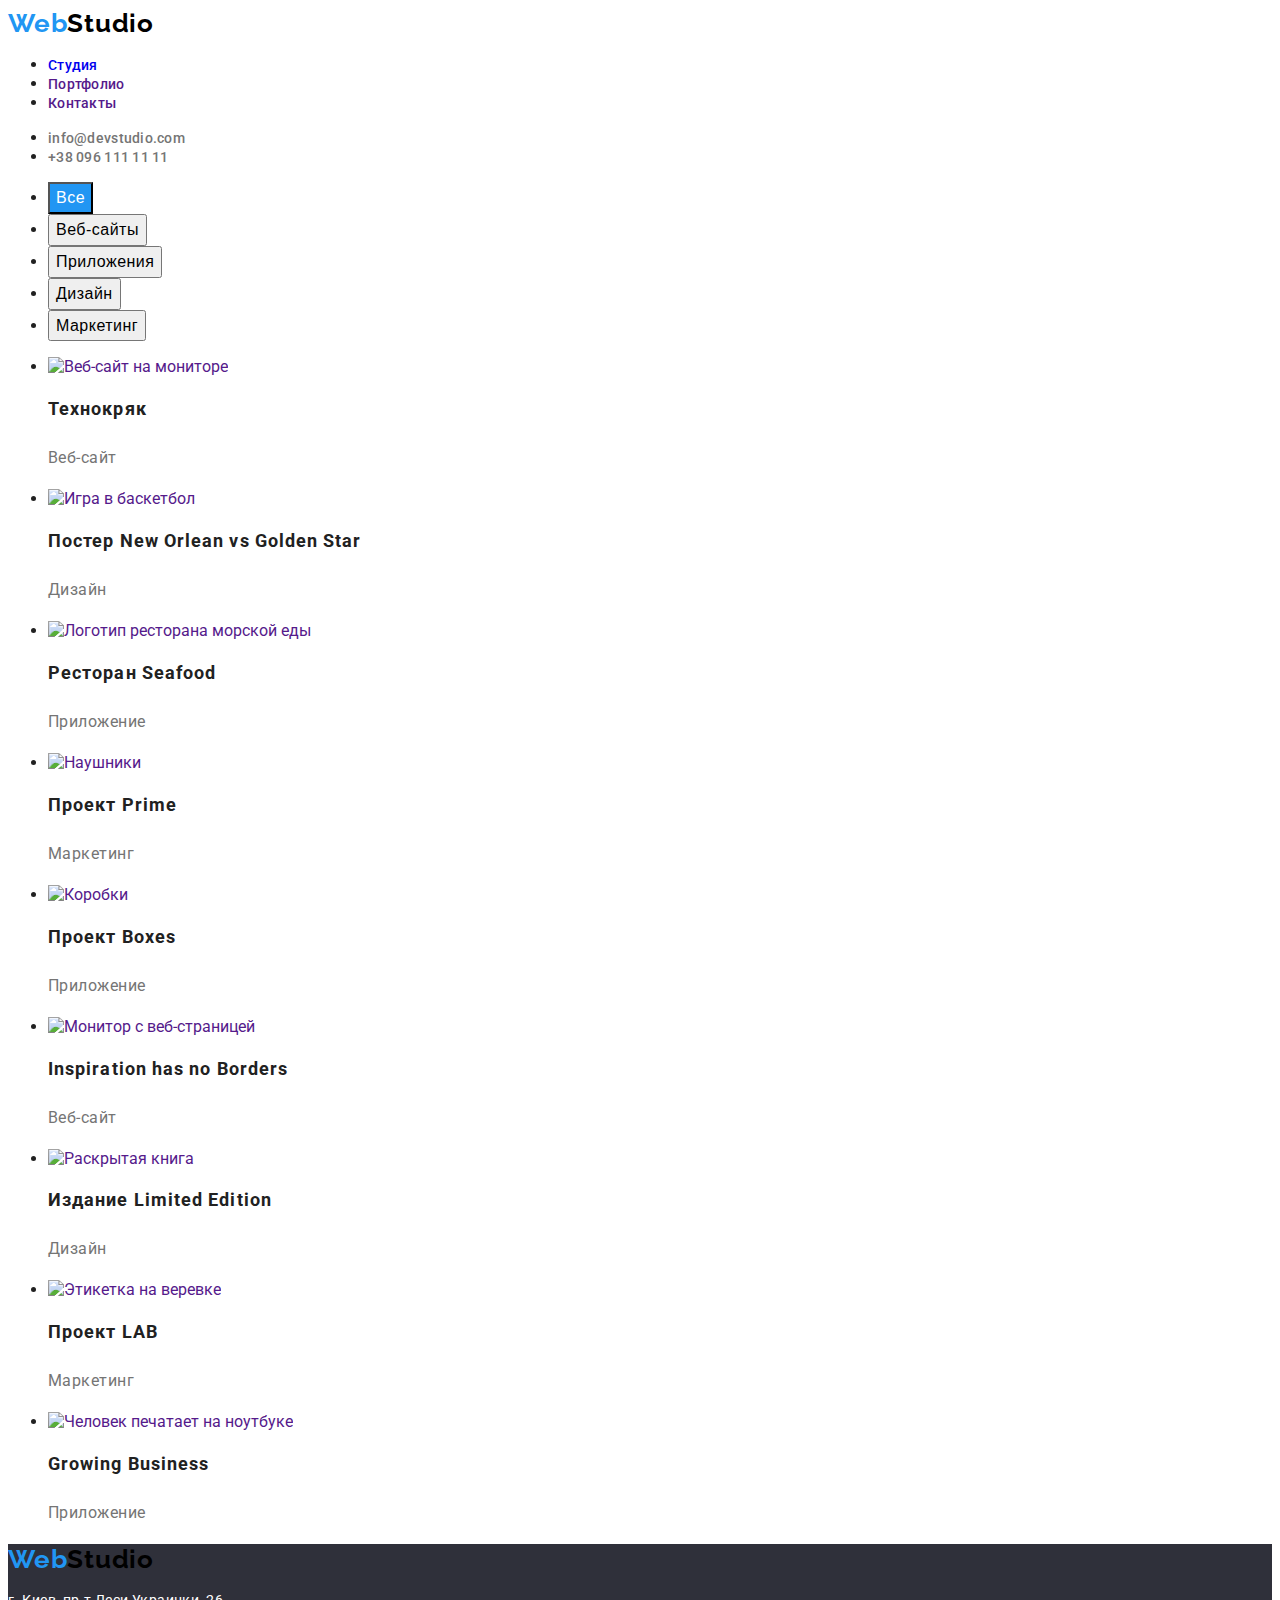
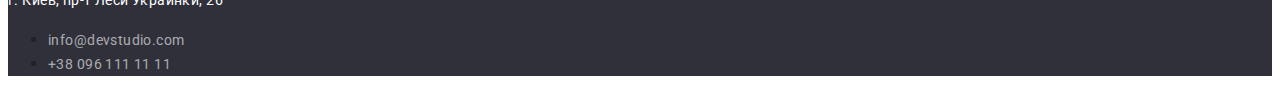
==== portfolio.html @ f1d62121 "all-good" ====
<!DOCTYPE html>
<html lang="ru">
<head>
    <meta charset="UTF-8">
    <meta http-equiv="X-UA-Compatible" content="IE=edge">
    <meta name="viewport" content="width=device-width, initial-scale=1.0">
    <link rel="stylesheet" href="./css/style.css">
    <link href="https://fonts.googleapis.com/css?family=Roboto:regular,500,700,900" rel="stylesheet" />
    <link href="https://fonts.googleapis.com/css?family=Raleway:700" rel="stylesheet" />
    <title>Portfolio</title>
</head>
<body>
    <header class="header">
        <a href="" class="header__logo logo">
            <span>Web</span>Studio
        </a>
        <nav class="header__menu menu">
            <ul class="menu__list">
                <li class="menu__item"><a href="./index.html" class="menu__link">Студия</a></li>
                <li class="menu__item"><a href="" class="menu__link">Портфолио</a></li>
                <li class="menu__item"><a href="" class="menu__link">Контакты</a></li>
            </ul>
        </nav>
    
        <ul class="header__contacts contacts-header">
            <li class="contacts-header__item"><a href="mailto:info@devstudio.com"
                    class="contacts-header__link">info@devstudio.com</a></li>
            <li class="contacts-header__item"><a href="tel:+380961111111" class="contacts-header__link">+38 096 111 11
                    11</a></li>
        </ul>
    </header>
    
    <main>
        <section class="portfolio">
            <nav class="portfolio__filter filter">
                <ul class="filter__list">
                    <li class="filter__item active">
                        <button type="button">Все</button>
                    </li>
                    <li class="filter__item">
                        <button type="button">Веб-сайты</button>
                    </li>
                    <li class="filter__item">
                        <button type="button">Приложения</button>
                    </li>
                    <li class="filter__item">
                        <button type="button">Дизайн</button>
                    </li>
                    <li class="filter__item">
                        <button type="button">Маркетинг</button>
                    </li>
                </ul>
            
            </nav>
            <ul class="portfolio__cards">
                <li class="portfolio__card card-portfolio">
                    <a href="" class="card-portfolio__link">
                        <img src="./img/portfolio/1.jpg" alt="Веб-сайт на мониторе" width="370" />
                        <h2 class="card-portfolio__title">Технокряк</h2>
                        <p class="card-portfolio__text">Веб-сайт</p>
                    </a>
                </li>
                <li class="portfolio__card card-portfolio">
                    <a href="" class="card-portfolio__link">
                        <img src="./img/portfolio/2.jpg" alt="Игра в баскетбол" width="370" />
                        <h2 class="card-portfolio__title">Постер New Orlean vs Golden Star</h2>
                        <p class="card-portfolio__text">Дизайн</p>
                    </a>
                </li>
                <li class="portfolio__card card-portfolio">
                    <a href="" class="card-portfolio__link">
                        <img src="./img/portfolio/3.jpg" alt="Логотип ресторана морской еды" width="370" />
                        <h2 class="card-portfolio__title">Ресторан Seafood</h2>
                        <p class="card-portfolio__text">Приложение</p>
                    </a>
                </li>
                <li class="portfolio__card card-portfolio">
                    <a href="" class="card-portfolio__link">
                        <img src="./img/portfolio/4.jpg" alt="Наушники" width="370" />
                        <h2 class="card-portfolio__title">Проект Prime</h2>
                        <p class="card-portfolio__text">Маркетинг</p>
                    </a>
                </li>
                <li class="portfolio__card card-portfolio">
                    <a href="" class="card-portfolio__link">
                        <img src="./img/portfolio/5.jpg" alt="Коробки" width="370" />
                        <h2 class="card-portfolio__title">Проект Boxes</h2>
                        <p class="card-portfolio__text">Приложение</p>
                    </a>
                </li>
                <li class="portfolio__card card-portfolio">
                    <a href="" class="card-portfolio__link">
                        <img src="./img/portfolio/6.jpg" alt="Монитор с веб-страницей" width="370" />
                        <h2 class="card-portfolio__title">Inspiration has no Borders</h2>
                        <p class="card-portfolio__text">Веб-сайт</p>
                    </a>
                </li>
                <li class="portfolio__card card-portfolio">
                    <a href="" class="card-portfolio__link">
                        <img src="./img/portfolio/7.jpg" alt="Раскрытая книга" width="370" />
                        <h2 class="card-portfolio__title">Издание Limited Edition</h2>
                        <p class="card-portfolio__text">Дизайн</p>
                    </a>
                </li>
                <li class="portfolio__card card-portfolio">
                    <a href="" class="card-portfolio__link">
                        <img src="./img/portfolio/8.jpg" alt="Этикетка на веревке" width="370" />
                        <h2 class="card-portfolio__title">Проект LAB</h2>
                        <p class="card-portfolio__text">Маркетинг</p>
                    </a>
                </li>
            <li class="portfolio__card card-portfolio">
                <a href="" class="card-portfolio__link">
                    <img src="./img/portfolio/9.jpg" alt="Человек печатает на ноутбуке" width="370" />
                    <h2 class="card-portfolio__title">Growing Business</h2>
                    <p class="card-portfolio__text">Приложение</p>
                </a>
            </li>
            </ul>
        </section>

    </main>

        <footer class="footer">
            <a href="" class="footer__logo logo">
                <span>Web</span>Studio
            </a>
        
            <address class="footer__address">
                <p>г. Киев, пр-т Леси Украинки, 26</p>
                <ul class="footer__contacts contacts-footer">
                    <li class="contacts-footer__item"><a href="mailto:info@devstudio.com"
                            class="contacts-footer__link">info@devstudio.com</a></li>
                    <li class="contacts-footer__item"><a href="tel:+380961111111" class="contacts-footer__link">+38 096 111 11
                            11</a></li>
                </ul>
            </address>
        
        </footer>
</body>
</html>
---- css/style.css ----
/* Не использованные классы так или иначе помогут мне при верстке в будущем,не пугайтесь */


body{
    font-family: Roboto;
    color: var(--bold-text-color);
}
:root{
    --active-color:#2196F3;
    --bold-text-color:#212121;
    --grey-text-color:#757575;
}


.header {
}
.header__logo {
}
.logo {
font-family: Raleway;
font-style: normal;
font-weight: bold;
font-size: 26px;
line-height: 1.19;
letter-spacing: 0.03em;
color: black;
text-decoration: none;

}
.logo span{
    color: var(--active-color);
}
.header__menu {
}
.menu {
}
.menu__list {
}
.menu__item {
}
.menu__link {
font-style: normal;
font-weight: 500;
font-size: 14px;
line-height: 1.14;
letter-spacing: 0.02em;
text-decoration: none;
}
.menu__link:hover,.menu__link:focus{
    color: var(--active-color);
}
.header__contacts {
}
.contacts-header {
}
.contacts-header__item {
}
.contacts-header__link {
font-style: normal;
font-weight: 500;
font-size: 14px;
line-height: 1.14;
letter-spacing: 0.02em;
color: var(--grey-text-color);
text-decoration: none;
}
.contacts-header__link:hover,.contacts-header__link:focus{
    color: var(--active-color);
}
.order {
    background-color:#2F303A ;
    text-align: center;
}
.order__title {
font-style: normal;
font-weight: 900;
font-size: 44px;
line-height: 1.36;
text-align: center;
letter-spacing: 0.06em;
text-transform: uppercase;
color: white;

}
.order__button {
cursor: pointer;
font-style: normal;
font-weight: bold;
font-size: 16px;
line-height: 1.87;
text-align: center;
letter-spacing: 0.06em;
}
.peculiarities {
}
.peculiarities__list {
}
.peculiarities__item {
}
.item-peculiarities {
}
.item-peculiarities__title {
font-style: normal;
font-weight: bold;
font-size: 14px;
line-height: 1.14;
letter-spacing: 0.03em;
text-transform: uppercase;
}
.item-peculiarities__text {
font-style: normal;
font-weight: normal;
font-size: 14px;
line-height: 1.7;
letter-spacing: 0.03em;
color: var(--grey-text-color);
}
.occupation {
}
.occupation__title {
font-style: normal;
font-weight: bold;
font-size: 36px;
line-height: 1.17;
text-align: center;
letter-spacing: 0.03em;
}
.occupation__list {
}
.occupation__item {
}
.team {

}
.team__title {
font-style: normal;
font-weight: bold;
font-size: 36px;
line-height: 1.17;
text-align: center;
letter-spacing: 0.03em;
}
.team__cards {

}
.card-team {
}
.card-team__item {
}
.card-team__title {
font-style: normal;
font-weight: 500;
font-size: 16px;
line-height: 1.19;
letter-spacing: 0.03em;

}
.card-team__text {
font-style: normal;
font-weight: normal;
font-size: 16px;
line-height: 1.19;
letter-spacing: 0.03em;
color: var(--grey-text-color);
}
.footer {
   background-color:#2F303A ;
}
.footer__logo {
}
.footer__address {

}
.footer__address p {
font-style: normal;
font-weight: normal;
font-size: 14px;
line-height: 1.7;
letter-spacing: 0.03em;
color: white;
}
.footer__contacts {
}
.contacts-footer {
}
.contacts-footer__item {
}
.contacts-footer__link{
font-style: normal;
font-weight: normal;
font-size: 14px;
line-height: 1.7;
letter-spacing: 0.03em;
color: rgba(255, 255, 255, 0.6);
text-decoration: none;
}
.contacts-footer__link:hover,.contacts-footer__link:focus{
    color: var(--active-color);
}


/* ================Portfolio============================== */

.portfolio {
}
.portfolio__filter {
}
.filter {
}
.filter__list {
}
.filter__item {
    
}
.filter__item button {
cursor: pointer;
font-style: normal;
font-weight: 500;
font-size: 16px;
line-height: 1.62;
text-align: center;
letter-spacing: 0.03em;
}
.filter__item.active button {
font-style: normal;
font-weight: 500;
font-size: 16px;
line-height: 1.62;
text-align: center;
letter-spacing: 0.03em;
color: white;
background-color: var(--active-color);
}

.portfolio__cards {
}
.portfolio__card {
}
.card-portfolio {
}
.card-portfolio__link {
    text-decoration: none;
}
.card-portfolio__title {
font-style: normal;
font-weight: bold;
font-size: 18px;
line-height: 2;
letter-spacing: 0.06em;
color: var(--bold-text-color);

}
.card-portfolio__text {
font-style: normal;
font-weight: normal;
font-size: 16px;
line-height: 1.87;
letter-spacing: 0.03em;
color: var(--grey-text-color);
}
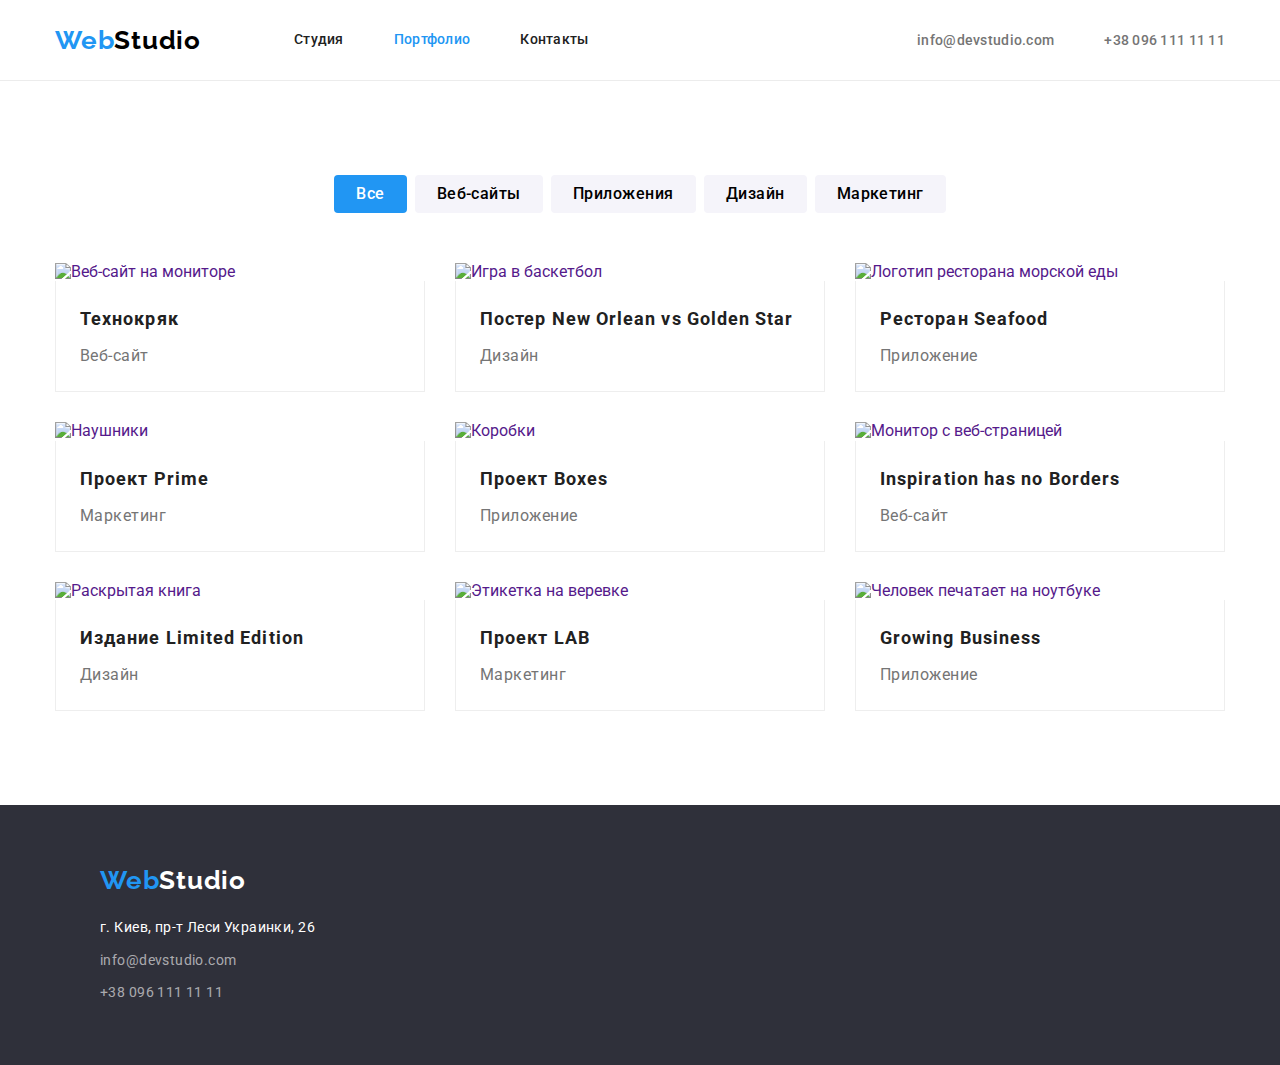
==== commit 87a3d9e5: "fix-1" ====
--- a/portfolio.html
+++ b/portfolio.html
@@ -4,138 +4,166 @@
     <meta charset="UTF-8">
     <meta http-equiv="X-UA-Compatible" content="IE=edge">
     <meta name="viewport" content="width=device-width, initial-scale=1.0">
+    <link rel="stylesheet" href="https://cdnjs.cloudflare.com/ajax/libs/modern-normalize/1.1.0/modern-normalize.min.css">
     <link rel="stylesheet" href="./css/style.css">
-    <link href="https://fonts.googleapis.com/css?family=Roboto:regular,500,700,900" rel="stylesheet" />
-    <link href="https://fonts.googleapis.com/css?family=Raleway:700" rel="stylesheet" />
+    <link href="https://fonts.googleapis.com/css2?family=Raleway:wght@700&family=Roboto:wght@400;500;700;900&display=swap"rel="stylesheet">
     <title>Portfolio</title>
 </head>
 <body>
     <header class="header">
-        <a href="" class="header__logo logo">
-            <span>Web</span>Studio
-        </a>
-        <nav class="header__menu menu">
-            <ul class="menu__list">
-                <li class="menu__item"><a href="./index.html" class="menu__link">Студия</a></li>
-                <li class="menu__item"><a href="" class="menu__link">Портфолио</a></li>
-                <li class="menu__item"><a href="" class="menu__link">Контакты</a></li>
+        <div class="header__container container">
+            <a href="" class="header__logo logo">
+                <span>Web</span>Studio
+            </a>
+            <nav class="header__menu menu">
+                <ul class="menu__list">
+                    <li class="menu__item"><a href="./index.html" class="menu__link">Студия</a></li>
+                    <li class="menu__item"><a href="" class="menu__link  active">Портфолио</a></li>
+                    <li class="menu__item"><a href="" class="menu__link">Контакты</a></li>
+                </ul>
+            </nav>
+    
+            <ul class="header__contacts contacts-header">
+                <li class="contacts-header__item"><a href="mailto:info@devstudio.com"
+                        class="contacts-header__link">info@devstudio.com</a></li>
+                <li class="contacts-header__item"><a href="tel:+380961111111" class="contacts-header__link">+38 096 111 11
+                        11</a>
+                </li>
             </ul>
-        </nav>
-    
-        <ul class="header__contacts contacts-header">
-            <li class="contacts-header__item"><a href="mailto:info@devstudio.com"
-                    class="contacts-header__link">info@devstudio.com</a></li>
-            <li class="contacts-header__item"><a href="tel:+380961111111" class="contacts-header__link">+38 096 111 11
-                    11</a></li>
-        </ul>
+        </div>
     </header>
     
-    <main>
-        <section class="portfolio">
-            <nav class="portfolio__filter filter">
-                <ul class="filter__list">
-                    <li class="filter__item active">
-                        <button type="button">Все</button>
+    <main >
+        <section class="section">
+            <div class="container">
+                    <ul class="filter__list">
+                        <li class="filter__item active">
+                            <button type="button">Все</button>
+                        </li>
+                        <li class="filter__item">
+                            <button type="button">Веб-сайты</button>
+                        </li>
+                        <li class="filter__item">
+                            <button type="button">Приложения</button>
+                        </li>
+                        <li class="filter__item">
+                            <button type="button">Дизайн</button>
+                        </li>
+                        <li class="filter__item">
+                            <button type="button">Маркетинг</button>
+                        </li>
+                    </ul>
+                <ul class="portfolio__cards">
+                    <li class="portfolio__card card-portfolio">
+                        <a href="" class="card-portfolio__link">
+                            <img src="./img/portfolio/1.jpg" alt="Веб-сайт на мониторе" width="370" />
+                            <div class="card-portfolio__content">
+                                <h2 class="card-portfolio__title">Технокряк</h2>
+                                <p class="card-portfolio__text">Веб-сайт</p>
+                            </div>
+                            
+                        </a>
                     </li>
-                    <li class="filter__item">
-                        <button type="button">Веб-сайты</button>
+                    <li class="portfolio__card card-portfolio">
+                        <a href="" class="card-portfolio__link">
+                            <img src="./img/portfolio/2.jpg" alt="Игра в баскетбол" width="370" />
+                            <div class="card-portfolio__content">
+                                <h2 class="card-portfolio__title">Постер New Orlean vs Golden Star</h2>
+                                <p class="card-portfolio__text">Дизайн</p>
+                            </div>
+                            
+                        </a>
                     </li>
-                    <li class="filter__item">
-                        <button type="button">Приложения</button>
+                    <li class="portfolio__card card-portfolio">
+                        <a href="" class="card-portfolio__link">
+                            <img src="./img/portfolio/3.jpg" alt="Логотип ресторана морской еды" width="370" />
+                            <div class="card-portfolio__content">
+                                <h2 class="card-portfolio__title">Ресторан Seafood</h2>
+                                <p class="card-portfolio__text">Приложение</p>
+                            </div>
+                            
+                        </a>
                     </li>
-                    <li class="filter__item">
-                        <button type="button">Дизайн</button>
+                    <li class="portfolio__card card-portfolio">
+                        <a href="" class="card-portfolio__link">
+                            <img src="./img/portfolio/4.jpg" alt="Наушники" width="370" />
+                            <div class="card-portfolio__content">
+                                <h2 class="card-portfolio__title">Проект Prime</h2>
+                                <p class="card-portfolio__text">Маркетинг</p>
+                            </div>
+                        </a>
                     </li>
-                    <li class="filter__item">
-                        <button type="button">Маркетинг</button>
+                    <li class="portfolio__card card-portfolio">
+                        <a href="" class="card-portfolio__link">
+                            <img src="./img/portfolio/5.jpg" alt="Коробки" width="370" />
+                            <div class="card-portfolio__content">
+                                <h2 class="card-portfolio__title">Проект Boxes</h2>
+                                <p class="card-portfolio__text">Приложение</p>
+                            </div>  
+                        </a>
+                    </li>
+                    <li class="portfolio__card card-portfolio">
+                        <a href="" class="card-portfolio__link">
+                            <img src="./img/portfolio/6.jpg" alt="Монитор с веб-страницей" width="370" />
+                            <div class="card-portfolio__content">
+                                <h2 class="card-portfolio__title">Inspiration has no Borders</h2>
+                                <p class="card-portfolio__text">Веб-сайт</p>
+                            </div>                           
+                        </a>
+                    </li>
+                    <li class="portfolio__card card-portfolio">
+                        <a href="" class="card-portfolio__link">
+                            <img src="./img/portfolio/7.jpg" alt="Раскрытая книга" width="370" />
+                            <div class="card-portfolio__content">
+                                <h2 class="card-portfolio__title">Издание Limited Edition</h2>
+                                <p class="card-portfolio__text">Дизайн</p>
+                            </div>
+                            
+                        </a>
+                    </li>
+                    <li class="portfolio__card card-portfolio">
+                        <a href="" class="card-portfolio__link">
+                            <img src="./img/portfolio/8.jpg" alt="Этикетка на веревке" width="370" />
+                            <div class="card-portfolio__content">
+                                <h2 class="card-portfolio__title">Проект LAB</h2>
+                                <p class="card-portfolio__text">Маркетинг</p>
+                            </div>
+                            
+                        </a>
+                    </li>
+                    <li class="portfolio__card card-portfolio">
+                        <a href="" class="card-portfolio__link">
+                            <img src="./img/portfolio/9.jpg" alt="Человек печатает на ноутбуке" width="370" />
+                            <div class="card-portfolio__content">
+                                <h2 class="card-portfolio__title">Growing Business</h2>
+                                <p class="card-portfolio__text">Приложение</p>
+                            </div>
+                        </a>
                     </li>
                 </ul>
-            
-            </nav>
-            <ul class="portfolio__cards">
-                <li class="portfolio__card card-portfolio">
-                    <a href="" class="card-portfolio__link">
-                        <img src="./img/portfolio/1.jpg" alt="Веб-сайт на мониторе" width="370" />
-                        <h2 class="card-portfolio__title">Технокряк</h2>
-                        <p class="card-portfolio__text">Веб-сайт</p>
-                    </a>
-                </li>
-                <li class="portfolio__card card-portfolio">
-                    <a href="" class="card-portfolio__link">
-                        <img src="./img/portfolio/2.jpg" alt="Игра в баскетбол" width="370" />
-                        <h2 class="card-portfolio__title">Постер New Orlean vs Golden Star</h2>
-                        <p class="card-portfolio__text">Дизайн</p>
-                    </a>
-                </li>
-                <li class="portfolio__card card-portfolio">
-                    <a href="" class="card-portfolio__link">
-                        <img src="./img/portfolio/3.jpg" alt="Логотип ресторана морской еды" width="370" />
-                        <h2 class="card-portfolio__title">Ресторан Seafood</h2>
-                        <p class="card-portfolio__text">Приложение</p>
-                    </a>
-                </li>
-                <li class="portfolio__card card-portfolio">
-                    <a href="" class="card-portfolio__link">
-                        <img src="./img/portfolio/4.jpg" alt="Наушники" width="370" />
-                        <h2 class="card-portfolio__title">Проект Prime</h2>
-                        <p class="card-portfolio__text">Маркетинг</p>
-                    </a>
-                </li>
-                <li class="portfolio__card card-portfolio">
-                    <a href="" class="card-portfolio__link">
-                        <img src="./img/portfolio/5.jpg" alt="Коробки" width="370" />
-                        <h2 class="card-portfolio__title">Проект Boxes</h2>
-                        <p class="card-portfolio__text">Приложение</p>
-                    </a>
-                </li>
-                <li class="portfolio__card card-portfolio">
-                    <a href="" class="card-portfolio__link">
-                        <img src="./img/portfolio/6.jpg" alt="Монитор с веб-страницей" width="370" />
-                        <h2 class="card-portfolio__title">Inspiration has no Borders</h2>
-                        <p class="card-portfolio__text">Веб-сайт</p>
-                    </a>
-                </li>
-                <li class="portfolio__card card-portfolio">
-                    <a href="" class="card-portfolio__link">
-                        <img src="./img/portfolio/7.jpg" alt="Раскрытая книга" width="370" />
-                        <h2 class="card-portfolio__title">Издание Limited Edition</h2>
-                        <p class="card-portfolio__text">Дизайн</p>
-                    </a>
-                </li>
-                <li class="portfolio__card card-portfolio">
-                    <a href="" class="card-portfolio__link">
-                        <img src="./img/portfolio/8.jpg" alt="Этикетка на веревке" width="370" />
-                        <h2 class="card-portfolio__title">Проект LAB</h2>
-                        <p class="card-portfolio__text">Маркетинг</p>
-                    </a>
-                </li>
-            <li class="portfolio__card card-portfolio">
-                <a href="" class="card-portfolio__link">
-                    <img src="./img/portfolio/9.jpg" alt="Человек печатает на ноутбуке" width="370" />
-                    <h2 class="card-portfolio__title">Growing Business</h2>
-                    <p class="card-portfolio__text">Приложение</p>
-                </a>
-            </li>
-            </ul>
+            </div>
         </section>
 
     </main>
 
         <footer class="footer">
-            <a href="" class="footer__logo logo">
-                <span>Web</span>Studio
-            </a>
-        
-            <address class="footer__address">
-                <p>г. Киев, пр-т Леси Украинки, 26</p>
-                <ul class="footer__contacts contacts-footer">
-                    <li class="contacts-footer__item"><a href="mailto:info@devstudio.com"
-                            class="contacts-footer__link">info@devstudio.com</a></li>
-                    <li class="contacts-footer__item"><a href="tel:+380961111111" class="contacts-footer__link">+38 096 111 11
-                            11</a></li>
-                </ul>
-            </address>
-        
+            <div class="footer__container container">
+                <a href="" class="footer__logo logo">
+                    <span>Web</span>Studio
+                </a>
+                <address class="footer__address">
+                    <div class="footer__street">
+                        <p>г. Киев, пр-т Леси Украинки, 26</p>
+                    </div>
+                    <ul class="footer__contacts contacts-footer">
+                        <li class="contacts-footer__item"><a href="mailto:info@devstudio.com"
+                                class="contacts-footer__link">info@devstudio.com</a></li>
+                        <li class="contacts-footer__item"><a href="tel:+380961111111" class="contacts-footer__link">+38 096 111
+                                11
+                                11</a></li>
+                    </ul>
+                </address>
+            </div>
         </footer>
 </body>
 </html>--- a/css/style.css
+++ b/css/style.css
@@ -2,7 +2,7 @@
 
 
 body{
-    font-family: Roboto;
+    font-family: Roboto,sans-serif;
     color: var(--bold-text-color);
 }
 :root{
@@ -10,20 +10,67 @@
     --bold-text-color:#212121;
     --grey-text-color:#757575;
 }
+/* ==================================Обнуление=============================== */
+* {
+  border: 0;
+}
+p{
+    margin: 0;
+    padding: 0;
+}
+ul{
+    margin: 0;
+    padding: 0;
+}
+ul li {
+  list-style: none;
+  margin: 0;
+padding: 0;
+}
+h1,
+h2,
+h3,
+h4,
+h5,
+h6 {
+  font-size: inherit;
+  font-weight: inherit;
+  margin: 0;
+    padding: 0;
+}
+img{
+    display: block;
+}
+/* ==================================</Обнуление>=============================== */
+.container{
+    max-width: 1200px;
+    padding: 0 15px;
+    margin: 0 auto;
+}
+.section{
+    padding: 94px 0;
+}
 
 
 .header {
+    border-bottom: 1px solid #ECECEC;
+}
+.header__container{
+    display: flex;
+    align-items: center;
+
 }
 .header__logo {
+    color: black;
+    margin-right: 93px;
 }
 .logo {
-font-family: Raleway;
+font-family: Raleway,sans-serif;
 font-style: normal;
 font-weight: bold;
 font-size: 26px;
 line-height: 1.19;
 letter-spacing: 0.03em;
-color: black;
 text-decoration: none;
 
 }
@@ -31,29 +78,55 @@
     color: var(--active-color);
 }
 .header__menu {
+    display: flex;
+    flex:1 1 auto ;
 }
 .menu {
 }
 .menu__list {
-}
+display: flex;
+flex-wrap: wrap;
+}
+.menu__list li  {
+    margin-right:50px ;
+    
+}
+.menu__list li:last-child  {
+    margin-right:0px ;
+}
+
+
 .menu__item {
 }
 .menu__link {
+display: block;
+padding: 32px 0;
 font-style: normal;
 font-weight: 500;
 font-size: 14px;
 line-height: 1.14;
 letter-spacing: 0.02em;
 text-decoration: none;
+color: var(--bold-text-color);
 }
 .menu__link:hover,.menu__link:focus{
     color: var(--active-color);
 }
+.menu__link.active{
+    color: var(--active-color);
+}
+
 .header__contacts {
+    display: flex;
+
 }
 .contacts-header {
 }
 .contacts-header__item {
+   margin-right: 50px;
+}
+.contacts-header__item:last-child{
+    margin-right: 0px;
 }
 .contacts-header__link {
 font-style: normal;
@@ -70,7 +143,14 @@
 .order {
     background-color:#2F303A ;
     text-align: center;
-}
+    padding: 200px 0;
+}
+
+.order__container{
+   
+
+}
+
 .order__title {
 font-style: normal;
 font-weight: 900;
@@ -80,7 +160,7 @@
 letter-spacing: 0.06em;
 text-transform: uppercase;
 color: white;
-
+margin-bottom: 40px;
 }
 .order__button {
 cursor: pointer;
@@ -90,13 +170,29 @@
 line-height: 1.87;
 text-align: center;
 letter-spacing: 0.06em;
+background-color: var(--active-color);
+color: white;
+width: 200px;
+height: 50px;
+border-radius: 5px;
+}
+.order__button:hover{
+background-color: #188CE8;
 }
 .peculiarities {
 }
 .peculiarities__list {
+    display: flex;
+
 }
 .peculiarities__item {
-}
+    width: 270px;
+    margin-right: 30px;
+}
+.peculiarities__item:last-child {
+    margin-right: 0px;
+}
+
 .item-peculiarities {
 }
 .item-peculiarities__title {
@@ -106,6 +202,7 @@
 line-height: 1.14;
 letter-spacing: 0.03em;
 text-transform: uppercase;
+margin-bottom: 10px;
 }
 .item-peculiarities__text {
 font-style: normal;
@@ -116,6 +213,9 @@
 color: var(--grey-text-color);
 }
 .occupation {
+}
+.occupation__section{
+    padding: 0 0 94px 0;
 }
 .occupation__title {
 font-style: normal;
@@ -124,13 +224,23 @@
 line-height: 1.17;
 text-align: center;
 letter-spacing: 0.03em;
+margin-bottom: 50px;
 }
 .occupation__list {
+    display: flex;
 }
 .occupation__item {
-}
-.team {
-
+margin-right: 30px;
+width: 370px;
+}
+
+.occupation__item:last-child {
+margin-right: 0px;
+}
+
+.team__section{
+    padding: 94px 0;
+    background-color: #F5F4FA;
 }
 .team__title {
 font-style: normal;
@@ -139,13 +249,28 @@
 line-height: 1.17;
 text-align: center;
 letter-spacing: 0.03em;
+margin-bottom: 50px;
 }
 .team__cards {
-
-}
+display: flex;
+
+}
+
 .card-team {
 }
 .card-team__item {
+    width: 270px;
+    margin-right: 30px;
+    background-color: #fff;
+    box-shadow: 0px 1px 3px rgba(0, 0, 0, 0.12), 0px 1px 1px rgba(0, 0, 0, 0.14), 0px 2px 1px rgba(0, 0, 0, 0.2);
+    border-radius: 0px 0px 4px 4px;
+
+}
+.card-team__item:last-child {
+    margin-right: 0px;
+}
+.card-team__content{
+    margin: 30px 59px;
 }
 .card-team__title {
 font-style: normal;
@@ -153,9 +278,11 @@
 font-size: 16px;
 line-height: 1.19;
 letter-spacing: 0.03em;
-
+text-align: center;
+margin-bottom:10px ;
 }
 .card-team__text {
+text-align: center;
 font-style: normal;
 font-weight: normal;
 font-size: 16px;
@@ -166,11 +293,19 @@
 .footer {
    background-color:#2F303A ;
 }
+.footer__container{
+  padding: 60px;
+    
+}
 .footer__logo {
-}
-.footer__address {
-
-}
+display: block;
+color: white;
+margin-bottom: 20px;
+}
+.footer__address p{
+margin-bottom: 9px;
+}
+
 .footer__address p {
 font-style: normal;
 font-weight: normal;
@@ -184,6 +319,10 @@
 .contacts-footer {
 }
 .contacts-footer__item {
+    margin-bottom: 9px;
+}
+.contacts-footer__item:last-child {
+    margin-bottom: 0;
 }
 .contacts-footer__link{
 font-style: normal;
@@ -202,17 +341,25 @@
 /* ================Portfolio============================== */
 
 .portfolio {
+    
 }
 .portfolio__filter {
 }
-.filter {
-}
+
 .filter__list {
+    display: flex;
+    justify-content: center;
+    align-items: center;
+    margin-bottom: 50px;
 }
 .filter__item {
-    
+    margin-right: 8px;
+}
+.filter__item:last-child {
+    margin-right: 0px;
 }
 .filter__item button {
+height: 38px;
 cursor: pointer;
 font-style: normal;
 font-weight: 500;
@@ -220,34 +367,60 @@
 line-height: 1.62;
 text-align: center;
 letter-spacing: 0.03em;
+background-color: #F5F4FA;
+ border-radius: 4px;
+padding: 6px 22px;
+}
+.filter__item button:hover {
+    background-color: var(--active-color);
+    color: white;
+    box-shadow: 0px 3px 1px rgba(0, 0, 0, 0.1), 0px 1px 2px rgba(0, 0, 0, 0.08), 0px 2px 2px rgba(0, 0, 0, 0.12);
+   
 }
 .filter__item.active button {
-font-style: normal;
-font-weight: 500;
-font-size: 16px;
-line-height: 1.62;
-text-align: center;
-letter-spacing: 0.03em;
 color: white;
 background-color: var(--active-color);
+
 }
 
 .portfolio__cards {
+    display: flex;
+    flex-wrap: wrap;
+    margin-bottom: -30px;
 }
 .portfolio__card {
-}
-.card-portfolio {
-}
+    margin-bottom: 30px;
+    margin-right: 30px;
+    width: 370px;
+}
+
+
+.portfolio__card:nth-child(3n+3) {
+    margin-right: 0px;
+}
+
+
+.card-portfolio__content {
+border-bottom: 1px solid #EEEEEE;
+border-right: 1px solid #EEEEEE;
+border-left: 1px solid #EEEEEE;
+padding: 20px 24px;
+
+}
+
 .card-portfolio__link {
-    text-decoration: none;
+text-decoration: none;
+
 }
 .card-portfolio__title {
+ display: block;
 font-style: normal;
 font-weight: bold;
 font-size: 18px;
 line-height: 2;
 letter-spacing: 0.06em;
 color: var(--bold-text-color);
+margin-bottom: 4px;
 
 }
 .card-portfolio__text {
@@ -257,4 +430,6 @@
 line-height: 1.87;
 letter-spacing: 0.03em;
 color: var(--grey-text-color);
-}
+
+
+}
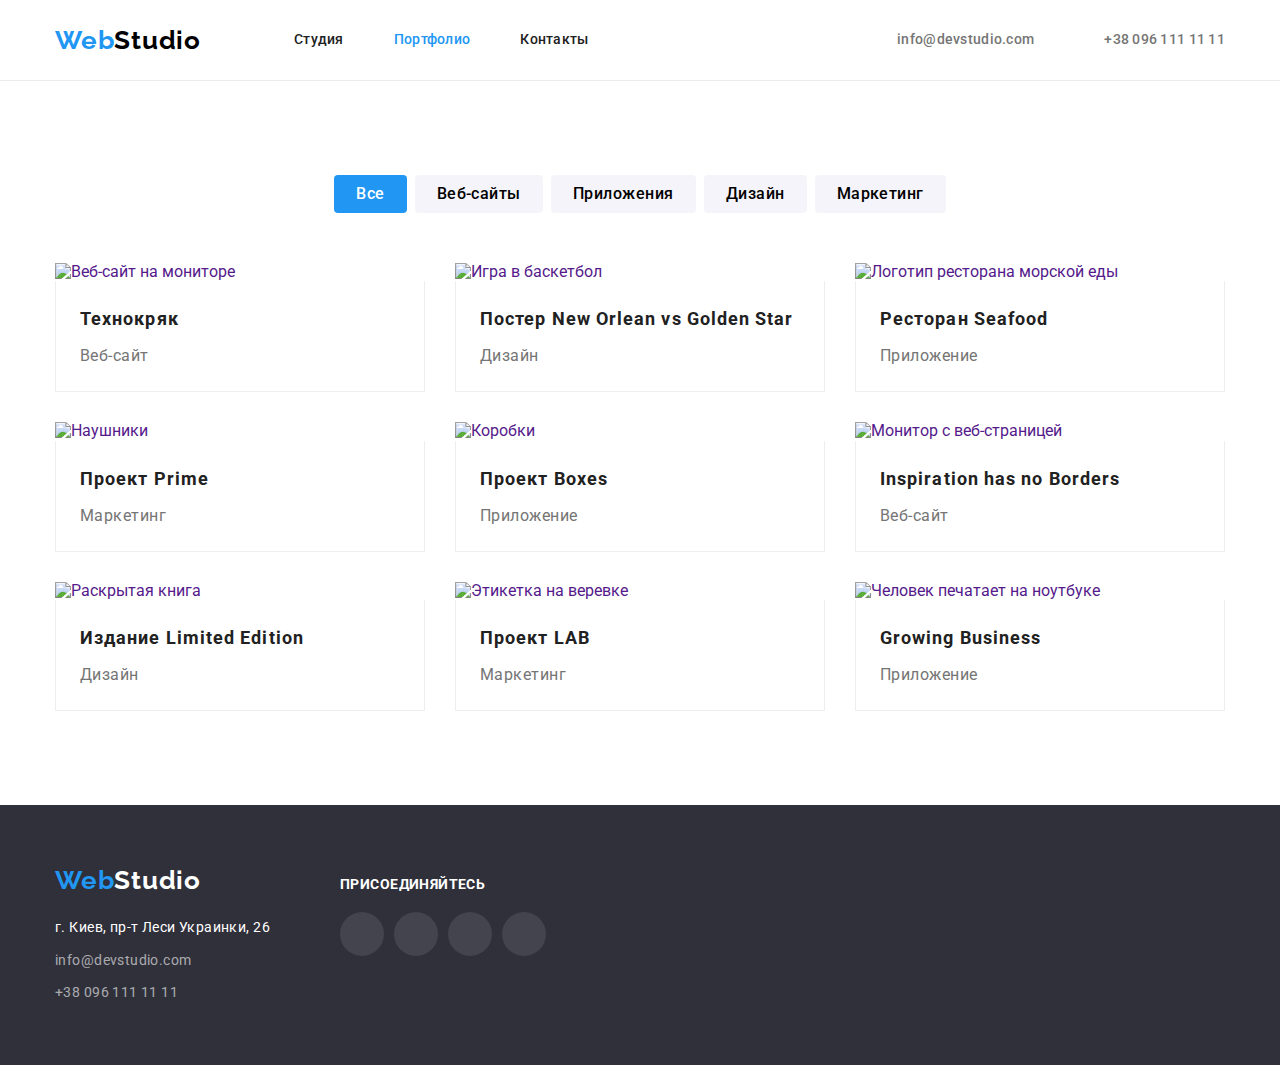
==== commit 150a5aa1: "resub-2" ====
--- a/portfolio.html
+++ b/portfolio.html
@@ -24,10 +24,21 @@
             </nav>
     
             <ul class="header__contacts contacts-header">
-                <li class="contacts-header__item"><a href="mailto:info@devstudio.com"
-                        class="contacts-header__link">info@devstudio.com</a></li>
-                <li class="contacts-header__item"><a href="tel:+380961111111" class="contacts-header__link">+38 096 111 11
-                        11</a>
+                <li class="contacts-header__item">
+                    <a href="mailto:info@devstudio.com" class="contacts-header__link">
+                        <svg style=" width:16px; height:12px;">
+                            <use href="./img/icons.svg#icon-envelope"></use>
+                        </svg>
+                        <span>info@devstudio.com</span>
+                    </a>
+                </li>
+                <li class="contacts-header__item">
+                    <a href="tel:+380961111111" class="contacts-header__link">
+                        <svg style=" width:10px; height:16px;">
+                            <use href="./img/icons.svg#icon-smartphone"></use>
+                        </svg>
+                        <span>+38 096 111 11 11</span>
+                    </a>
                 </li>
             </ul>
         </div>
@@ -146,24 +157,58 @@
 
     </main>
 
-        <footer class="footer">
-            <div class="footer__container container">
+    <footer class="footer">
+        <div class="footer__container container">
+            <div class="footer__column">
                 <a href="" class="footer__logo logo">
                     <span>Web</span>Studio
                 </a>
                 <address class="footer__address">
-                    <div class="footer__street">
-                        <p>г. Киев, пр-т Леси Украинки, 26</p>
-                    </div>
+                    <p>г. Киев, пр-т Леси Украинки, 26</p>
                     <ul class="footer__contacts contacts-footer">
                         <li class="contacts-footer__item"><a href="mailto:info@devstudio.com"
                                 class="contacts-footer__link">info@devstudio.com</a></li>
-                        <li class="contacts-footer__item"><a href="tel:+380961111111" class="contacts-footer__link">+38 096 111
-                                11
+                        <li class="contacts-footer__item"><a href="tel:+380961111111" class="contacts-footer__link">+38 096
+                                111 11
                                 11</a></li>
                     </ul>
                 </address>
             </div>
-        </footer>
+            <div class="footer__column">
+                <h3 class="footer__join">присоединяйтесь</h3>
+                <ul class="footer__icons">
+                    <li>
+                        <a href="" class="footer__links">
+                            <svg style="width:20px; height:20px;">
+                                <use href="./img/icons.svg#icon-instagram-2"></use>
+                            </svg>
+                        </a>
+                    </li>
+                    <li>
+                        <a href="" class="footer__links">
+                            <svg style="width:20px; height:20px;">
+                                <use href="./img/icons.svg#icon-twitter-1"></use>
+                            </svg>
+                        </a>
+                    </li>
+                    <li>
+                        <a href="" class="footer__links">
+                            <svg style="width:20px; height:20px;">
+                                <use href="./img/icons.svg#icon-facebook-1"></use>
+                            </svg>
+                        </a>
+                    </li>
+                    <li>
+                        <a href="" class="footer__links">
+                            <svg style="width:20px; height:20px;">
+                                <use href="./img/icons.svg#icon-linkedin-1"></use>
+                            </svg>
+                        </a>
+    
+                    </li>
+                </ul>
+            </div>
+        </div>
+    </footer>
 </body>
 </html>--- a/css/style.css
+++ b/css/style.css
@@ -13,6 +13,7 @@
 /* ==================================Обнуление=============================== */
 * {
   border: 0;
+  
 }
 p{
     margin: 0;
@@ -129,25 +130,36 @@
     margin-right: 0px;
 }
 .contacts-header__link {
+text-decoration: none;
+display: flex;
+align-items: center;
 font-style: normal;
 font-weight: 500;
 font-size: 14px;
 line-height: 1.14;
 letter-spacing: 0.02em;
 color: var(--grey-text-color);
-text-decoration: none;
+fill: #757575;
+}
+.contacts-header__link span{
+padding: 0 0 0 10px;
 }
 .contacts-header__link:hover,.contacts-header__link:focus{
     color: var(--active-color);
-}
+    fill: var(--active-color);
+}
+
 .order {
-    background-color:#2F303A ;
+    background-image: linear-gradient( rgba(47, 48, 58, 0.4),rgba(47, 48, 58, 0.4)), url('../img/bg-1.jpg');
+    background-repeat: no-repeat;
+    max-width: 1600px;
     text-align: center;
     padding: 200px 0;
-}
-
-.order__container{
-   
+    margin: 0 auto;
+}
+
+
+.order__container{ 
 
 }
 
@@ -160,7 +172,7 @@
 letter-spacing: 0.06em;
 text-transform: uppercase;
 color: white;
-margin-bottom: 40px;
+margin-bottom: 30px;
 }
 .order__button {
 cursor: pointer;
@@ -195,6 +207,15 @@
 
 .item-peculiarities {
 }
+.item-peculiarities__image{
+    height: 120px;
+    text-align: center;
+    display: flex;
+    justify-content: center;
+    align-items: center;
+    margin-bottom: 30px;
+    background-color: #F5F4FA;
+}
 .item-peculiarities__title {
 font-style: normal;
 font-weight: bold;
@@ -214,10 +235,8 @@
 }
 .occupation {
 }
-.occupation__section{
-    padding: 0 0 94px 0;
-}
-.occupation__title {
+
+.title{
 font-style: normal;
 font-weight: bold;
 font-size: 36px;
@@ -226,6 +245,13 @@
 letter-spacing: 0.03em;
 margin-bottom: 50px;
 }
+
+.occupation__section{
+    padding: 0 0 94px 0;
+}
+.occupation__title {
+
+}
 .occupation__list {
     display: flex;
 }
@@ -243,13 +269,7 @@
     background-color: #F5F4FA;
 }
 .team__title {
-font-style: normal;
-font-weight: bold;
-font-size: 36px;
-line-height: 1.17;
-text-align: center;
-letter-spacing: 0.03em;
-margin-bottom: 50px;
+
 }
 .team__cards {
 display: flex;
@@ -270,7 +290,8 @@
     margin-right: 0px;
 }
 .card-team__content{
-    margin: 30px 59px;
+    padding: 30px 50px 20px 50px;
+    
 }
 .card-team__title {
 font-style: normal;
@@ -282,6 +303,7 @@
 margin-bottom:10px ;
 }
 .card-team__text {
+margin:0 0 14px 0;
 text-align: center;
 font-style: normal;
 font-weight: normal;
@@ -290,12 +312,113 @@
 letter-spacing: 0.03em;
 color: var(--grey-text-color);
 }
+.card-team__links{
+    width: 44px;
+    height: 44px;
+    display: flex;
+    justify-content: center;
+    align-items: center;
+    fill: #AFB1B8;
+}
+.card-team__icons{
+    display: flex;
+    justify-content: center;
+    align-items: center;
+}
+ .card-team__icons li{
+    margin-right: 10px;
+} 
+ .card-team__icons li:last-child{
+    margin: 0;
+} 
+
+.card-team__links:hover,.card-team__links:focus{
+    fill: white;
+    background-color: var(--active-color);
+    width: 44px;
+    height: 44px;
+    border-radius: 50%;
+
+}
+.clients__links{
+fill: #AFB1B8;
+width: 170px;
+height: 92px;
+display: flex;
+justify-content: center;
+align-items: center;
+}
+.clients__list{
+display: flex;
+text-align: center;
+
+}
+.clients__list li{
+width: 170px;
+border: 1px solid #AFB1B8;
+border-radius: 5px;
+margin-right: 30px;
+
+}
+.clients__list li:last-child{
+    margin-right: 0;
+}
+.clients__links:hover,.clients__links:focus{
+fill: var(--active-color);
+border: 1px solid var(--active-color);
+
+}
 .footer {
    background-color:#2F303A ;
+   padding: 60px 0;
 }
 .footer__container{
-  padding: 60px;
-    
+display: flex;
+align-items: baseline;
+}
+.footer__column{
+margin-right: 70px;
+text-align: left;
+}
+.footer__column:last-child{
+margin-right: 0px;
+}
+.footer__join{
+margin-bottom: 20px;
+font-style: normal;
+font-weight: bold;
+font-size: 14px;
+line-height: 16px;
+letter-spacing: 0.03em;
+text-transform: uppercase;
+color: #fff;
+}
+.footer__icons{
+    display: flex;
+}
+.footer__links{
+    width: 44px;
+    height: 44px;
+    display: flex;
+    justify-content: center;
+    align-items: center;
+    fill: white;
+
+}
+ .footer__icons li{
+    margin-right: 10px;
+    border-radius: 50%;
+    background-color: #43444d;
+
+} 
+
+.footer__links:hover,.footer__links:focus{
+    fill: white;
+    background-color: var(--active-color);
+    width: 44px;
+    height: 44px;
+    border-radius: 50%;
+
 }
 .footer__logo {
 display: block;
@@ -394,7 +517,6 @@
     width: 370px;
 }
 
-
 .portfolio__card:nth-child(3n+3) {
     margin-right: 0px;
 }
@@ -409,8 +531,11 @@
 }
 
 .card-portfolio__link {
+display: inline-block;
 text-decoration: none;
-
+}
+.card-portfolio__link:hover,.card-portfolio__link:focus {
+    box-shadow: 0px 1px 1px rgba(0, 0, 0, 0.12), 0px 4px 4px rgba(0, 0, 0, 0.06), 1px 4px 6px rgba(0, 0, 0, 0.16);
 }
 .card-portfolio__title {
  display: block;
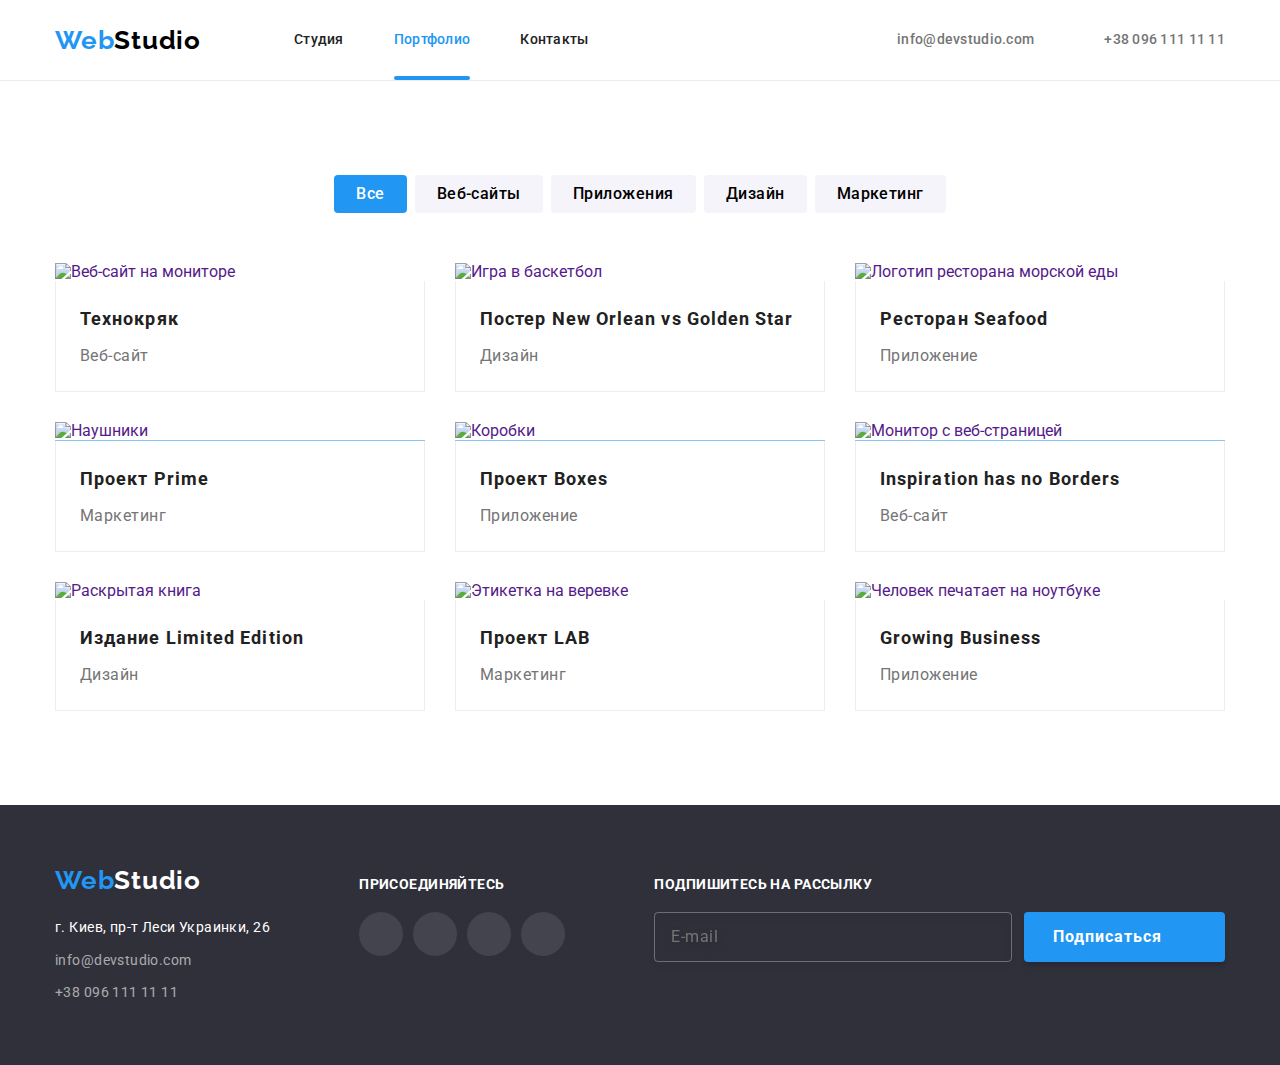
==== commit e23cfc94: "burger-starts" ====
--- a/portfolio.html
+++ b/portfolio.html
@@ -5,210 +5,297 @@
     <meta http-equiv="X-UA-Compatible" content="IE=edge">
     <meta name="viewport" content="width=device-width, initial-scale=1.0">
     <link rel="stylesheet" href="https://cdnjs.cloudflare.com/ajax/libs/modern-normalize/1.1.0/modern-normalize.min.css">
-    <link rel="stylesheet" href="./css/style.css">
+    <link rel="stylesheet" href="./css/main.min.css">
     <link href="https://fonts.googleapis.com/css2?family=Raleway:wght@700&family=Roboto:wght@400;500;700;900&display=swap"rel="stylesheet">
     <title>Portfolio</title>
 </head>
 <body>
-    <header class="header">
-        <div class="header__container container">
-            <a href="" class="header__logo logo">
-                <span>Web</span>Studio
-            </a>
-            <nav class="header__menu menu">
-                <ul class="menu__list">
-                    <li class="menu__item"><a href="./index.html" class="menu__link">Студия</a></li>
-                    <li class="menu__item"><a href="" class="menu__link  active">Портфолио</a></li>
-                    <li class="menu__item"><a href="" class="menu__link">Контакты</a></li>
-                </ul>
-            </nav>
-    
-            <ul class="header__contacts contacts-header">
-                <li class="contacts-header__item">
-                    <a href="mailto:info@devstudio.com" class="contacts-header__link">
-                        <svg style=" width:16px; height:12px;">
-                            <use href="./img/icons.svg#icon-envelope"></use>
-                        </svg>
-                        <span>info@devstudio.com</span>
-                    </a>
-                </li>
-                <li class="contacts-header__item">
-                    <a href="tel:+380961111111" class="contacts-header__link">
-                        <svg style=" width:10px; height:16px;">
-                            <use href="./img/icons.svg#icon-smartphone"></use>
-                        </svg>
-                        <span>+38 096 111 11 11</span>
-                    </a>
-                </li>
-            </ul>
-        </div>
-    </header>
-    
-    <main >
-        <section class="section">
-            <div class="container">
-                    <ul class="filter__list">
-                        <li class="filter__item active">
-                            <button type="button">Все</button>
-                        </li>
-                        <li class="filter__item">
-                            <button type="button">Веб-сайты</button>
-                        </li>
-                        <li class="filter__item">
-                            <button type="button">Приложения</button>
-                        </li>
-                        <li class="filter__item">
-                            <button type="button">Дизайн</button>
-                        </li>
-                        <li class="filter__item">
-                            <button type="button">Маркетинг</button>
-                        </li>
+ <div class="wrapper">
+        <header class="header">
+            <div class="header__container container">
+                <a href="" class="header__logo logo">
+                    <span>Web</span>Studio
+                </a>
+                <nav class="header__menu menu">
+                    <ul class="menu__list">
+                        <li class="menu__item"><a href="./index.html" class="menu__link">Студия</a></li>
+                        <li class="menu__item"><a href="" class="menu__link  active">Портфолио</a></li>
+                        <li class="menu__item"><a href="" class="menu__link">Контакты</a></li>
                     </ul>
-                <ul class="portfolio__cards">
-                    <li class="portfolio__card card-portfolio">
-                        <a href="" class="card-portfolio__link">
-                            <img src="./img/portfolio/1.jpg" alt="Веб-сайт на мониторе" width="370" />
-                            <div class="card-portfolio__content">
-                                <h2 class="card-portfolio__title">Технокряк</h2>
-                                <p class="card-portfolio__text">Веб-сайт</p>
-                            </div>
-                            
+                </nav>
+        
+                <ul class="header__contacts contacts-header">
+                    <li class="contacts-header__item">
+                        <a href="mailto:info@devstudio.com" class="contacts-header__link">
+                            <svg style=" width:16px; height:12px;">
+                                <use href="./img/icons.svg#icon-envelope"></use>
+                            </svg>
+                            <span>info@devstudio.com</span>
                         </a>
                     </li>
-                    <li class="portfolio__card card-portfolio">
-                        <a href="" class="card-portfolio__link">
-                            <img src="./img/portfolio/2.jpg" alt="Игра в баскетбол" width="370" />
-                            <div class="card-portfolio__content">
-                                <h2 class="card-portfolio__title">Постер New Orlean vs Golden Star</h2>
-                                <p class="card-portfolio__text">Дизайн</p>
-                            </div>
-                            
-                        </a>
-                    </li>
-                    <li class="portfolio__card card-portfolio">
-                        <a href="" class="card-portfolio__link">
-                            <img src="./img/portfolio/3.jpg" alt="Логотип ресторана морской еды" width="370" />
-                            <div class="card-portfolio__content">
-                                <h2 class="card-portfolio__title">Ресторан Seafood</h2>
-                                <p class="card-portfolio__text">Приложение</p>
-                            </div>
-                            
-                        </a>
-                    </li>
-                    <li class="portfolio__card card-portfolio">
-                        <a href="" class="card-portfolio__link">
-                            <img src="./img/portfolio/4.jpg" alt="Наушники" width="370" />
-                            <div class="card-portfolio__content">
-                                <h2 class="card-portfolio__title">Проект Prime</h2>
-                                <p class="card-portfolio__text">Маркетинг</p>
-                            </div>
-                        </a>
-                    </li>
-                    <li class="portfolio__card card-portfolio">
-                        <a href="" class="card-portfolio__link">
-                            <img src="./img/portfolio/5.jpg" alt="Коробки" width="370" />
-                            <div class="card-portfolio__content">
-                                <h2 class="card-portfolio__title">Проект Boxes</h2>
-                                <p class="card-portfolio__text">Приложение</p>
-                            </div>  
-                        </a>
-                    </li>
-                    <li class="portfolio__card card-portfolio">
-                        <a href="" class="card-portfolio__link">
-                            <img src="./img/portfolio/6.jpg" alt="Монитор с веб-страницей" width="370" />
-                            <div class="card-portfolio__content">
-                                <h2 class="card-portfolio__title">Inspiration has no Borders</h2>
-                                <p class="card-portfolio__text">Веб-сайт</p>
-                            </div>                           
-                        </a>
-                    </li>
-                    <li class="portfolio__card card-portfolio">
-                        <a href="" class="card-portfolio__link">
-                            <img src="./img/portfolio/7.jpg" alt="Раскрытая книга" width="370" />
-                            <div class="card-portfolio__content">
-                                <h2 class="card-portfolio__title">Издание Limited Edition</h2>
-                                <p class="card-portfolio__text">Дизайн</p>
-                            </div>
-                            
-                        </a>
-                    </li>
-                    <li class="portfolio__card card-portfolio">
-                        <a href="" class="card-portfolio__link">
-                            <img src="./img/portfolio/8.jpg" alt="Этикетка на веревке" width="370" />
-                            <div class="card-portfolio__content">
-                                <h2 class="card-portfolio__title">Проект LAB</h2>
-                                <p class="card-portfolio__text">Маркетинг</p>
-                            </div>
-                            
-                        </a>
-                    </li>
-                    <li class="portfolio__card card-portfolio">
-                        <a href="" class="card-portfolio__link">
-                            <img src="./img/portfolio/9.jpg" alt="Человек печатает на ноутбуке" width="370" />
-                            <div class="card-portfolio__content">
-                                <h2 class="card-portfolio__title">Growing Business</h2>
-                                <p class="card-portfolio__text">Приложение</p>
-                            </div>
+                    <li class="contacts-header__item">
+                        <a href="tel:+380961111111" class="contacts-header__link">
+                            <svg style=" width:10px; height:16px;">
+                                <use href="./img/icons.svg#icon-smartphone"></use>
+                            </svg>
+                            <span>+38 096 111 11 11</span>
                         </a>
                     </li>
                 </ul>
             </div>
-        </section>
-
-    </main>
-
-    <footer class="footer">
-        <div class="footer__container container">
-            <div class="footer__column">
-                <a href="" class="footer__logo logo">
-                    <span>Web</span>Studio
-                </a>
-                <address class="footer__address">
-                    <p>г. Киев, пр-т Леси Украинки, 26</p>
-                    <ul class="footer__contacts contacts-footer">
-                        <li class="contacts-footer__item"><a href="mailto:info@devstudio.com"
-                                class="contacts-footer__link">info@devstudio.com</a></li>
-                        <li class="contacts-footer__item"><a href="tel:+380961111111" class="contacts-footer__link">+38 096
-                                111 11
-                                11</a></li>
+        </header>
+        
+        <main class="page">
+            <section class="section">
+                <div class="container">
+                    <ul class="filter__list">
+                        <li class="filter__item active">
+                            <button type="button">Все</button>
+                        </li>
+                        <li class="filter__item">
+                            <button type="button">Веб-сайты</button>
+                        </li>
+                        <li class="filter__item">
+                            <button type="button">Приложения</button>
+                        </li>
+                        <li class="filter__item">
+                            <button type="button">Дизайн</button>
+                        </li>
+                        <li class="filter__item">
+                            <button type="button">Маркетинг</button>
+                        </li>
                     </ul>
-                </address>
+                    <ul class="portfolio__cards">
+                        <li class="portfolio__card card-portfolio">
+                            <a href="" class="card-portfolio__link">
+                                <div class="card-portfolio__image">
+                                    <img src="./img/portfolio/1.jpg" alt="Веб-сайт на мониторе" width="370" />
+                                    <div class="card-portfolio__hover">
+                                        <p>Технокряк это современная площадка распространения коронавируса. Компании используют
+                                            эту платформу для цифрового
+                                            шпионажа и атак на защищённые сервера конкурентов.</p>
+                                    </div>
+                                </div>
+                                <div class="card-portfolio__content">
+                                    <h2 class="card-portfolio__title">Технокряк</h2>
+                                    <p class="card-portfolio__text">Веб-сайт</p>
+                                </div>
+        
+                            </a>
+                        </li>
+                        <li class="portfolio__card card-portfolio">
+                            <a href="" class="card-portfolio__link">
+                                <div class="card-portfolio__image">
+                                    <img src="./img/portfolio/2.jpg" alt="Игра в баскетбол" width="370" />
+                                    <div class="card-portfolio__hover">
+                                        <p>Технокряк это современная площадка распространения коронавируса. Компании используют
+                                            эту платформу для
+                                            цифрового
+                                            шпионажа и атак на защищённые сервера конкурентов.</p>
+                                    </div>
+                                </div>
+                                <div class="card-portfolio__content">
+                                    <h2 class="card-portfolio__title">Постер New Orlean vs Golden Star</h2>
+                                    <p class="card-portfolio__text">Дизайн</p>
+                                </div>
+        
+                            </a>
+                        </li>
+                        <li class="portfolio__card card-portfolio">
+                            <a href="" class="card-portfolio__link">
+                                <div class="card-portfolio__image">
+                                    <img src="./img/portfolio/3.jpg" alt="Логотип ресторана морской еды" width="370" />
+                                    <div class="card-portfolio__hover">
+                                        <p>Технокряк это современная площадка распространения коронавируса. Компании используют
+                                            эту платформу для
+                                            цифрового
+                                            шпионажа и атак на защищённые сервера конкурентов.</p>
+                                    </div>
+                                </div>
+                                <div class="card-portfolio__content">
+                                    <h2 class="card-portfolio__title">Ресторан Seafood</h2>
+                                    <p class="card-portfolio__text">Приложение</p>
+                                </div>
+        
+                            </a>
+                        </li>
+                        <li class="portfolio__card card-portfolio">
+                            <a href="" class="card-portfolio__link">
+                                <div class="card-portfolio__image">
+                                    <img src="./img/portfolio/4.jpg" alt="Наушники" width="370" />
+                                    <div class="card-portfolio__hover">
+                                        <p>Технокряк это современная площадка распространения коронавируса. Компании используют
+                                            эту платформу для
+                                            цифрового
+                                            шпионажа и атак на защищённые сервера конкурентов.</p>
+                                    </div>
+                                </div>
+                                <div class="card-portfolio__content">
+                                    <h2 class="card-portfolio__title">Проект Prime</h2>
+                                    <p class="card-portfolio__text">Маркетинг</p>
+                                </div>
+                            </a>
+                        </li>
+                        <li class="portfolio__card card-portfolio">
+                            <a href="" class="card-portfolio__link">
+                                <div class="card-portfolio__image">
+                                    <img src="./img/portfolio/5.jpg" alt="Коробки" width="370" />
+                                    <div class="card-portfolio__hover">
+                                        <p>Технокряк это современная площадка распространения коронавируса. Компании используют
+                                            эту платформу для
+                                            цифрового
+                                            шпионажа и атак на защищённые сервера конкурентов.</p>
+                                    </div>
+                                </div>
+                                <div class="card-portfolio__content">
+                                    <h2 class="card-portfolio__title">Проект Boxes</h2>
+                                    <p class="card-portfolio__text">Приложение</p>
+                                </div>
+                            </a>
+                        </li>
+                        <li class="portfolio__card card-portfolio">
+                            <a href="" class="card-portfolio__link">
+                                <div class="card-portfolio__image">
+                                    <img src="./img/portfolio/6.jpg" alt="Монитор с веб-страницей" width="370" />
+                                    <div class="card-portfolio__hover">
+                                        <p>Технокряк это современная площадка распространения коронавируса. Компании используют
+                                            эту платформу для
+                                            цифрового
+                                            шпионажа и атак на защищённые сервера конкурентов.</p>
+                                    </div>
+                                </div>
+                                <div class="card-portfolio__content">
+                                    <h2 class="card-portfolio__title">Inspiration has no Borders</h2>
+                                    <p class="card-portfolio__text">Веб-сайт</p>
+                                </div>
+                            </a>
+                        </li>
+                        <li class="portfolio__card card-portfolio">
+                            <a href="" class="card-portfolio__link">
+                                <div class="card-portfolio__image">
+                                    <img src="./img/portfolio/7.jpg" alt="Раскрытая книга" width="370" />
+                                    <div class="card-portfolio__hover">
+                                        <p>Технокряк это современная площадка распространения коронавируса. Компании используют
+                                            эту платформу для
+                                            цифрового
+                                            шпионажа и атак на защищённые сервера конкурентов.</p>
+                                    </div>
+                                </div>
+                                <div class="card-portfolio__content">
+                                    <h2 class="card-portfolio__title">Издание Limited Edition</h2>
+                                    <p class="card-portfolio__text">Дизайн</p>
+                                </div>
+        
+                            </a>
+                        </li>
+                        <li class="portfolio__card card-portfolio">
+                            <a href="" class="card-portfolio__link">
+                                <div class="card-portfolio__image">
+                                    <img src="./img/portfolio/8.jpg" alt="Этикетка на веревке" width="370" />
+                                    <div class="card-portfolio__hover">
+                                        <p>Технокряк это современная площадка распространения коронавируса. Компании используют
+                                            эту платформу для
+                                            цифрового
+                                            шпионажа и атак на защищённые сервера конкурентов.</p>
+                                    </div>
+                                </div>
+                                <div class="card-portfolio__content">
+                                    <h2 class="card-portfolio__title">Проект LAB</h2>
+                                    <p class="card-portfolio__text">Маркетинг</p>
+                                </div>
+        
+                            </a>
+                        </li>
+                        <li class="portfolio__card card-portfolio">
+                            <a href="" class="card-portfolio__link">
+                                <div class="card-portfolio__image">
+                                    <img src="./img/portfolio/9.jpg" alt="Человек печатает на ноутбуке" width="370" />
+                                    <div class="card-portfolio__hover">
+                                        <p>Технокряк это современная площадка распространения коронавируса. Компании используют
+                                            эту платформу для
+                                            цифрового
+                                            шпионажа и атак на защищённые сервера конкурентов.</p>
+                                    </div>
+                                </div>
+                                <div class="card-portfolio__content">
+                                    <h2 class="card-portfolio__title">Growing Business</h2>
+                                    <p class="card-portfolio__text">Приложение</p>
+                                </div>
+                            </a>
+                        </li>
+                    </ul>
+                </div>
+            </section>
+        
+        </main>
+        
+        <footer class="footer">
+            <div class="footer__container container">
+                <div class="footer__column">
+                    <a href="" class="footer__logo logo">
+                        <span>Web</span>Studio
+                    </a>
+                    <address class="footer__address">
+                        <p>г. Киев, пр-т Леси Украинки, 26</p>
+                        <ul class="footer__contacts contacts-footer">
+                            <li class="contacts-footer__item"><a href="mailto:info@devstudio.com"
+                                    class="contacts-footer__link">info@devstudio.com</a></li>
+                            <li class="contacts-footer__item"><a href="tel:+380961111111" class="contacts-footer__link">+38 096
+                                    111 11
+                                    11</a></li>
+                        </ul>
+                    </address>
+                </div>
+                <div class="footer__column">
+                    <h3 class="footer__join">присоединяйтесь</h3>
+                    <ul class="footer__icons">
+                        <li>
+                            <a href="" class="footer__links">
+                                <svg style="width:20px; height:20px;">
+                                    <use href="./img/icons.svg#icon-instagram-2"></use>
+                                </svg>
+                            </a>
+                        </li>
+                        <li>
+                            <a href="" class="footer__links">
+                                <svg style="width:20px; height:20px;">
+                                    <use href="./img/icons.svg#icon-twitter-1"></use>
+                                </svg>
+                            </a>
+                        </li>
+                        <li>
+                            <a href="" class="footer__links">
+                                <svg style="width:20px; height:20px;">
+                                    <use href="./img/icons.svg#icon-facebook-1"></use>
+                                </svg>
+                            </a>
+                        </li>
+                        <li>
+                            <a href="" class="footer__links">
+                                <svg style="width:20px; height:20px;">
+                                    <use href="./img/icons.svg#icon-linkedin-1"></use>
+                                </svg>
+                            </a>
+        
+                        </li>
+                    </ul>
+                </div>
+                <div class="footer__column">
+                    <div class="footer__form form-footer">
+                        <h3 class="form-footer__title">Подпишитесь на рассылку</h3>
+                        <form class="form-footer__form">
+                            <input class="form-footer__input" type="email" name="mail" id="mail" placeholder="E-mail">
+                            <button class="form-footer__button" type="submit">
+                                <span>Подписаться</span>
+                                <svg style="width: 24px; height:24px;">
+                                    <use href="./img/icons.svg#icon-send"></use>
+                                </svg>
+                            </button>
+                        </form>
+                    </div>
+                </div>
             </div>
-            <div class="footer__column">
-                <h3 class="footer__join">присоединяйтесь</h3>
-                <ul class="footer__icons">
-                    <li>
-                        <a href="" class="footer__links">
-                            <svg style="width:20px; height:20px;">
-                                <use href="./img/icons.svg#icon-instagram-2"></use>
-                            </svg>
-                        </a>
-                    </li>
-                    <li>
-                        <a href="" class="footer__links">
-                            <svg style="width:20px; height:20px;">
-                                <use href="./img/icons.svg#icon-twitter-1"></use>
-                            </svg>
-                        </a>
-                    </li>
-                    <li>
-                        <a href="" class="footer__links">
-                            <svg style="width:20px; height:20px;">
-                                <use href="./img/icons.svg#icon-facebook-1"></use>
-                            </svg>
-                        </a>
-                    </li>
-                    <li>
-                        <a href="" class="footer__links">
-                            <svg style="width:20px; height:20px;">
-                                <use href="./img/icons.svg#icon-linkedin-1"></use>
-                            </svg>
-                        </a>
-    
-                    </li>
-                </ul>
-            </div>
-        </div>
-    </footer>
+        </footer>
+ </div>
 </body>
 </html>--- a/css/main.min.css
+++ b/css/main.min.css
@@ -0,0 +1,2 @@
+:root{--main-font:Roboto,sans-serif;--active-color:#2196F3;--bold-text-color:#212121;--grey-text-color:#757575}*{border:0}p{margin:0;padding:0}ul{margin:0;padding:0}ul li{list-style:none;margin:0;padding:0}h1,h2,h3,h4,h5,h6{font-size:inherit;font-weight:inherit;margin:0;padding:0}img{display:block}body{font-family:var(--main-font);color:var(--bold-text-color);position:relative}.wrapper{position:relative;width:100%;display:flex;flex-direction:column;overflow:hidden;min-height:100%}.page{flex:1 1 auto}.container{max-width:1200px;padding:0 15px;margin:0 auto}.section{padding:94px 0}.logo{font-family:Raleway,sans-serif;font-style:normal;font-weight:bold;font-size:26px;line-height:1.19;letter-spacing:0.03em;text-decoration:none}.logo span{color:var(--active-color)}.title{font-style:normal;font-weight:bold;font-size:36px;line-height:1.17;text-align:center;letter-spacing:0.03em;margin-bottom:50px}.is-hidden{opacity:0;visibility:hidden;pointer-events:none;transition:transform 500ms cubic-bezier(0.4, 0, 0.2, 1),opacity 500ms cubic-bezier(0.4, 0, 0.2, 1),visibility 500ms cubic-bezier(0.4, 0, 0.2, 1)}.header{border-bottom:1px solid #ECECEC}.header__container{display:flex;align-items:center}.header__logo{color:black;margin-right:93px}@media (max-width: 768px){.header__logo{display:flex;flex:1 1 auto;padding:15px 0}}.header__menu{display:flex}@media (min-width: 768px){.header__menu{flex:1 1 auto}}@media (min-width: 768px){.menu__contacts{display:none}}@media (min-width: 768px){.menu__socials{display:none}}.menu__list{display:flex;flex-wrap:wrap}.menu__list li{margin-right:50px}.menu__list li:last-child{margin-right:0px}.menu__link{position:relative;display:block;padding:32px 0;font-style:normal;font-weight:500;font-size:14px;line-height:1.14;letter-spacing:0.02em;text-decoration:none;color:var(--bold-text-color);transition:color 250ms cubic-bezier(0.4, 0, 0.2, 1)}.menu__link:hover,.menu__link:focus{color:var(--active-color)}.menu__link.active{color:var(--active-color)}.menu__link.active:after{content:"";display:block;position:absolute;top:76px;background:var(--active-color);border-radius:2px;width:100%;height:4px}.header__contacts{display:none}@media (min-width: 768px){.header__contacts{display:flex;justify-content:flex-end;flex-direction:column}}@media (min-width: 1200px){.header__contacts{flex-direction:row}}.contacts-header__item{margin:0 0 30px 0}@media (min-width: 480px){.contacts-header__item{margin:0 0 10px 0}}@media (min-width: 1200px){.contacts-header__item{margin:0 50px 0px 0}}.contacts-header__item:last-child{margin:0px}.contacts-header__link{text-decoration:none;display:flex;align-items:center;font-style:normal;font-weight:500;font-size:14px;line-height:1.14;letter-spacing:0.02em;color:var(--grey-text-color);fill:#757575;transition:color 250ms cubic-bezier(0.4, 0, 0.2, 1),fill 250ms cubic-bezier(0.4, 0, 0.2, 1)}.contacts-header__link span{padding:0 0 0 10px}.contacts-header__link:hover,.contacts-header__link:focus{color:var(--active-color);fill:var(--active-color)}.order{background-image:linear-gradient(rgba(47,48,58,0.4), rgba(47,48,58,0.4)),url("../img/bg-1.jpg");background-repeat:no-repeat;max-width:1600px;text-align:center;padding:200px 0;margin:0 auto}.order__title{font-style:normal;font-weight:900;font-size:44px;line-height:1.36;text-align:center;letter-spacing:0.06em;text-transform:uppercase;color:white;margin-bottom:30px}.order__button{cursor:pointer;font-style:normal;font-weight:bold;font-size:16px;line-height:1.87;text-align:center;letter-spacing:0.06em;background-color:var(--active-color);color:white;width:200px;height:50px;border-radius:5px;transition:background-color 250ms cubic-bezier(0.4, 0, 0.2, 1)}.order__button:hover{background-color:#188CE8}.peculiarities__list{display:flex}.peculiarities__item{width:270px;margin-right:30px}.peculiarities__item:last-child{margin-right:0px}.item-peculiarities__image{height:120px;text-align:center;display:flex;justify-content:center;align-items:center;margin-bottom:30px;background-color:#F5F4FA}.item-peculiarities__title{font-style:normal;font-weight:bold;font-size:14px;line-height:1.14;letter-spacing:0.03em;text-transform:uppercase;margin-bottom:10px}.item-peculiarities__text{font-style:normal;font-weight:normal;font-size:14px;line-height:1.7;letter-spacing:0.03em;color:var(--grey-text-color)}.occupation__section{padding:0 0 94px 0}.occupation__list{display:flex}.occupation__item{position:relative;margin-right:30px;width:370px}.occupation__item:last-child{margin-right:0px}.occupation__text{position:absolute;width:100%;bottom:0;left:0;background-color:rgba(47,48,58,0.8);display:flex;justify-content:center;align-items:center}.occupation__text p{font-weight:bold;font-size:14px;line-height:16px;text-align:center;letter-spacing:0.03em;text-transform:uppercase;color:#FFFFFF;padding:27px 0}.team__section{padding:94px 0;background-color:#F5F4FA}.team__cards{display:flex}.card-team__item{width:270px;margin-right:30px;background-color:#fff;box-shadow:0px 1px 3px rgba(0,0,0,0.12),0px 1px 1px rgba(0,0,0,0.14),0px 2px 1px rgba(0,0,0,0.2);border-radius:0px 0px 4px 4px}.card-team__item:last-child{margin-right:0px}.card-team__content{padding:30px 32px 30px 32px}.card-team__title{font-style:normal;font-weight:500;font-size:16px;line-height:1.19;letter-spacing:0.03em;text-align:center;margin-bottom:10px}.card-team__text{margin:0 0 14px 0;text-align:center;font-style:normal;font-weight:normal;font-size:16px;line-height:1.19;letter-spacing:0.03em;color:var(--grey-text-color)}.card-team__links{border-radius:50%;width:44px;height:44px;display:flex;justify-content:center;align-items:center;fill:#AFB1B8;transition:background-color 250ms cubic-bezier(0.4, 0, 0.2, 1),fill 250ms cubic-bezier(0.4, 0, 0.2, 1)}.card-team__links:hover,.card-team__links:focus{fill:white;background-color:var(--active-color)}.card-team__icons{display:flex;justify-content:center;align-items:center}.card-team__icons li{margin-right:10px}.card-team__icons li:last-child{margin:0}.clients__links{fill:#AFB1B8;width:170px;height:92px;display:flex;justify-content:center;align-items:center;border:1px solid #AFB1B8;border-radius:5px;transition:fill 250ms cubic-bezier(0.4, 0, 0.2, 1),border 250ms cubic-bezier(0.4, 0, 0.2, 1)}.clients__links:hover,.clients__links:focus{fill:var(--active-color);border:1px solid var(--active-color)}.clients__list{display:flex;text-align:center}.clients__list li{width:170px;margin-right:30px}.clients__list li:last-child{margin-right:0}.footer{background-color:#2F303A;padding:60px 0}.footer__container{display:flex;justify-content:space-between;align-items:baseline}.footer__column{margin-right:70px;text-align:left}.footer__column:last-child{margin-right:0px}.footer__join{margin-bottom:20px;font-style:normal;font-weight:bold;font-size:14px;line-height:16px;letter-spacing:0.03em;text-transform:uppercase;color:#fff}.footer__icons{display:flex}.footer__icons li{margin-right:10px;border-radius:50%;background-color:#43444d}.footer__icons li:last-child{margin:0}.footer__links{width:44px;height:44px;display:flex;justify-content:center;align-items:center;fill:white;border-radius:50%;transition:background-color 250ms cubic-bezier(0.4, 0, 0.2, 1),fill 250ms cubic-bezier(0.4, 0, 0.2, 1)}.footer__links:hover,.footer__links:focus{fill:white;background-color:var(--active-color)}.footer__logo{display:block;color:white;margin-bottom:20px}.footer__address p{font-style:normal;font-weight:normal;font-size:14px;line-height:1.7;letter-spacing:0.03em;color:white;margin-bottom:9px}.contacts-footer__item{margin-bottom:9px}.contacts-footer__item:last-child{margin-bottom:0}.contacts-footer__link{font-style:normal;font-weight:normal;font-size:14px;line-height:1.7;letter-spacing:0.03em;color:rgba(255,255,255,0.6);text-decoration:none;transition:color 250ms cubic-bezier(0.4, 0, 0.2, 1)}.contacts-footer__link:hover,.contacts-footer__link:focus{color:var(--active-color)}.form-footer__title{font-weight:bold;font-size:14px;line-height:16px;letter-spacing:0.03em;text-transform:uppercase;color:#FFFFFF;margin-bottom:20px}.form-footer__input{padding:12px 16px;font-size:16px;line-height:20px;display:flex;align-items:center;letter-spacing:0.03em;color:rgba(255,255,255,0.6);width:358px;border:1px solid rgba(255,255,255,0.3);box-sizing:border-box;filter:drop-shadow(0px 4px 4px rgba(0,0,0,0.15));outline:none;border-radius:4px;background-color:transparent}.form-footer__form{display:flex}.form-footer__button{cursor:pointer;background-color:var(--active-color);margin-left:12px;display:flex;align-items:center;justify-content:center;padding:10px 29px;box-shadow:0px 4px 4px rgba(0,0,0,0.15);border-radius:4px}.form-footer__button span{display:inline-block;margin-right:10px;font-weight:bold;font-size:16px;line-height:30px;letter-spacing:0.06em;color:#FFFFFF}.backdrop{position:fixed;background-color:rgba(0,0,0,0.2);top:0;left:0;width:100%;height:100%}.backdrop.is-hidden .backdrop__modal{transform:scale(0)}.backdrop__modal{position:absolute;width:528px;height:581px;background-color:#fff;top:50%;left:50%;transform:scale(1) translate(-50%, -50%);transition:transform 500ms cubic-bezier(0.4, 0, 0.2, 1),opacity 500ms cubic-bezier(0.4, 0, 0.2, 1),visibility 500ms cubic-bezier(0.4, 0, 0.2, 1);transform-origin:0 -100%}.backdrop__close{cursor:pointer;position:absolute;top:8px;right:8px;border:1px solid rgba(0,0,0,0.1);border-radius:50%;width:30px;height:30px;background-color:#fff}.backdrop__close svg{position:absolute;top:50%;left:50%;transform:translate(-50%, -50%);width:11px;height:11px;fill:#212121;transition:fill 250ms cubic-bezier(0.4, 0, 0.2, 1)}.backdrop__close:hover svg{fill:var(--active-color)}.modal{padding:40px}.modal__title{font-weight:bold;font-size:20px;line-height:23px;text-align:center;letter-spacing:0.03em;color:#212121;margin-bottom:12px}.modal__item{display:inline-block;position:relative;margin-bottom:10px}.modal__lable{font-size:12px;line-height:14px;letter-spacing:0.01em;color:#757575;margin-bottom:4px}.modal__input{width:448px;height:40px;padding:12px 12px 12px 42px;border:1px solid rgba(33,33,33,0.2);border-radius:4px;outline:none;transition:border 250ms cubic-bezier(0.4, 0, 0.2, 1)}.modal__input:focus{border:1px solid #2196F3}.modal__input:focus ~ .modal__icon{fill:#2196F3}.modal__icon{fill:#212121;position:absolute;top:50%;left:3%;transition:fill 250ms cubic-bezier(0.4, 0, 0.2, 1)}.comment{margin-bottom:20px}.comment__label{display:block;font-size:12px;line-height:14px;letter-spacing:0.01em;color:#757575;margin-bottom:4px}.comment__input{padding:12px 16px;min-width:448px;height:120px;border:1px solid rgba(33,33,33,0.2);border-radius:4px;resize:none;transition:border 250ms cubic-bezier(0.4, 0, 0.2, 1);outline:none}.comment__input:focus{border:1px solid #2196F3}.modal__agreement{display:flex;justify-content:center;align-items:center}.modal__checkbox{position:absolute;width:1px;height:1px;margin:-1px;border:0;padding:0;clip:rect(0 0 0 0);overflow:hidden}.modal__checkbox:checked+.checkbox__icon{border-color:transparent;background-color:var(--active-color);background-image:url(../img/icon-check.svg);background-size:contain;background-origin:border-box;background-repeat:no-repeat}.checkbox__icon{display:inline-block;width:16px;height:15px;margin-right:5px;border:2px solid #212121;border-radius:3px;cursor:pointer;transition:all 250ms cubic-bezier(0.4, 0, 0.2, 1)}.modal__link{font-size:14px;line-height:24px;letter-spacing:0.03em;text-decoration-line:underline;color:#2196F3}.modal__text{font-size:14px;line-height:24px;letter-spacing:0.03em;color:#757575}.modal__send{margin-top:20px;display:flex;justify-content:center;align-items:center}.modal__button{padding:10px 55px;cursor:pointer;background-color:var(--active-color);font-weight:bold;font-size:16px;line-height:30px;display:flex;align-items:center;justify-content:center;letter-spacing:0.06em;color:#FFFFFF;box-shadow:0px 4px 4px rgba(0,0,0,0.15);border-radius:4px;transition:background-color 250ms cubic-bezier(0.4, 0, 0.2, 1)}.modal__button:hover,.modal__button:focus{background-color:#188CE8}.filter__list{display:flex;justify-content:center;align-items:center;margin-bottom:50px}.filter__item{margin-right:8px}.filter__item:last-child{margin-right:0px}.filter__item button{height:38px;cursor:pointer;font-style:normal;font-weight:500;font-size:16px;line-height:1.62;text-align:center;letter-spacing:0.03em;background-color:#F5F4FA;border-radius:4px;padding:6px 22px;transition:box-shadow 250ms cubic-bezier(0.4, 0, 0.2, 1),color 250ms cubic-bezier(0.4, 0, 0.2, 1),background-color 250ms cubic-bezier(0.4, 0, 0.2, 1)}.filter__item button:hover{background-color:var(--active-color);color:white;box-shadow:0px 3px 1px rgba(0,0,0,0.1),0px 1px 2px rgba(0,0,0,0.08),0px 2px 2px rgba(0,0,0,0.12)}.filter__item.active button{color:white;background-color:var(--active-color)}.portfolio__cards{display:flex;flex-wrap:wrap;margin-bottom:-30px}.portfolio__card{margin-bottom:30px;margin-right:30px;width:370px}.portfolio__card:nth-child(3n+3){margin-right:0px}.card-portfolio__content{border-bottom:1px solid #EEEEEE;border-right:1px solid #EEEEEE;border-left:1px solid #EEEEEE;padding:20px 24px}.card-portfolio__image{position:relative;overflow:hidden}.card-portfolio__hover{position:absolute;background-color:rgba(33,150,243,0.9);top:0;left:0;width:100%;height:100%;transform:translate(0, 100%);transition:transform 250ms cubic-bezier(0.4, 0, 0.2, 1)}.card-portfolio__hover p{padding:63px 24px;font-size:18px;line-height:28px;letter-spacing:0.03em;color:#FFFFFF}.card-portfolio__link{display:inline-block;text-decoration:none;transition:box-shadow 250ms cubic-bezier(0.4, 0, 0.2, 1)}.card-portfolio__link:hover,.card-portfolio__link:focus{box-shadow:0px 1px 1px rgba(0,0,0,0.12),0px 4px 4px rgba(0,0,0,0.06),1px 4px 6px rgba(0,0,0,0.16)}.card-portfolio__link:hover .card-portfolio__hover,.card-portfolio__link:focus .card-portfolio__hover{transform:translate(0, 0%)}.card-portfolio__title{display:block;font-style:normal;font-weight:bold;font-size:18px;line-height:2;letter-spacing:0.06em;color:var(--bold-text-color);margin-bottom:4px}.card-portfolio__text{font-style:normal;font-weight:normal;font-size:16px;line-height:1.87;letter-spacing:0.03em;color:var(--grey-text-color)}
+/*# sourceMappingURL=main.min.css.map */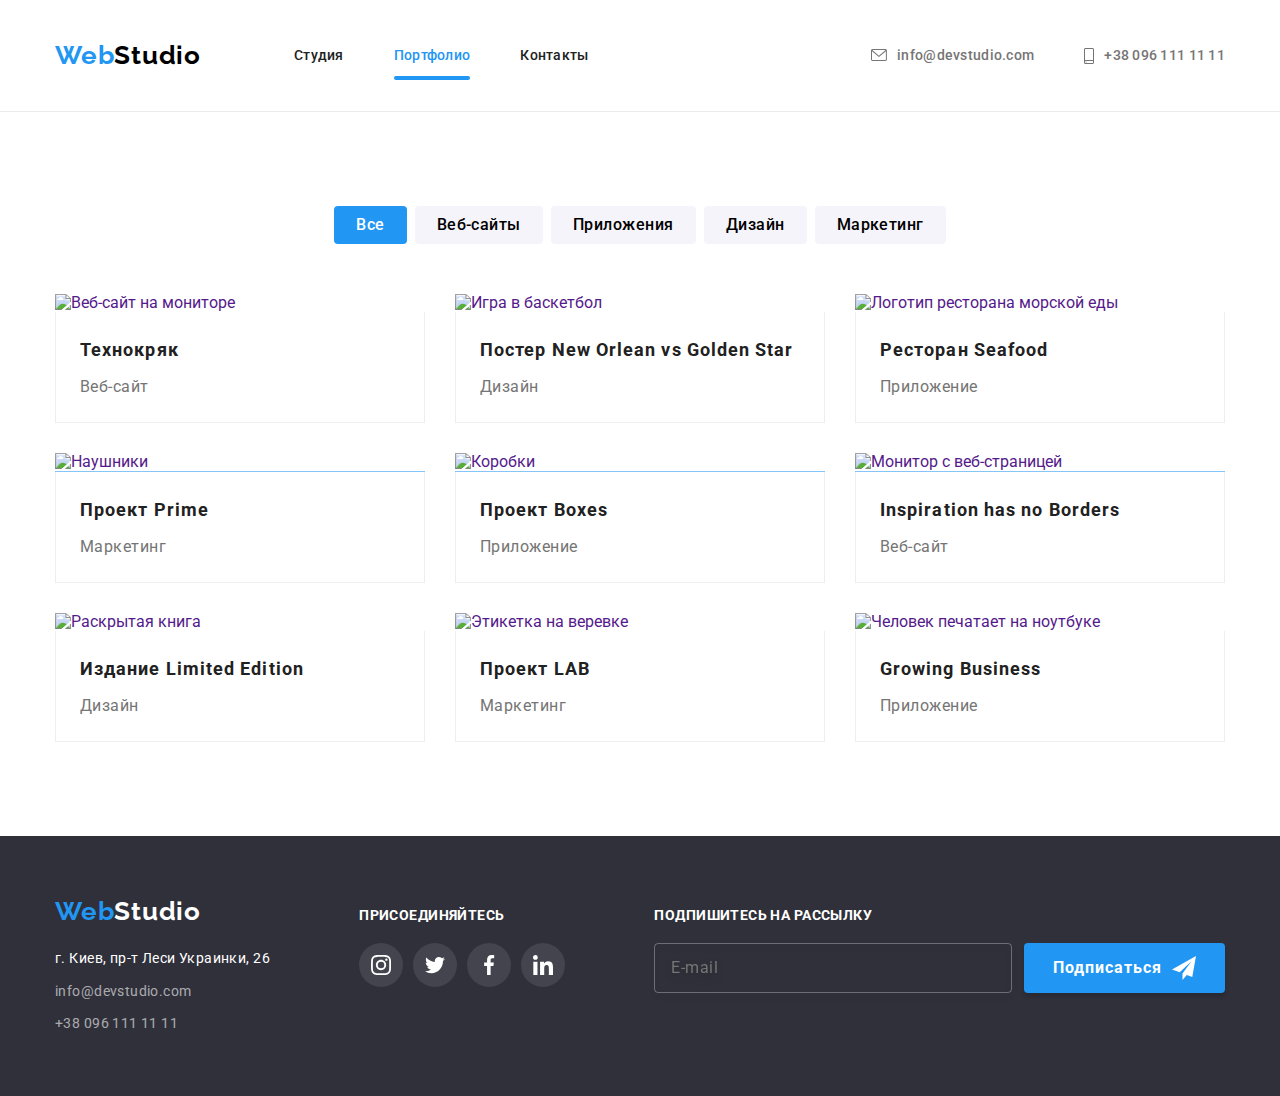
==== commit e34d3e7b: "body-overflow" ====
--- a/portfolio.html
+++ b/portfolio.html
@@ -16,12 +16,38 @@
                 <a href="" class="header__logo logo">
                     <span>Web</span>Studio
                 </a>
+                <button type="button" class="menu-burger" aria-expanded="false" aria-controls="menu-container" data-menu-button>
+                    <svg width="24" height="16" aria-label="Mеню">
+                        <use class="icon-cross" href="./img/icons.svg#icon-close-burger"></use>
+                        <use class="icon-menu" href="./img/icons.svg#icon-menu-burger"></use>
+                    </svg>
+                </button>
                 <nav class="header__menu menu">
-                    <ul class="menu__list">
-                        <li class="menu__item"><a href="./index.html" class="menu__link">Студия</a></li>
-                        <li class="menu__item"><a href="" class="menu__link  active">Портфолио</a></li>
-                        <li class="menu__item"><a href="" class="menu__link">Контакты</a></li>
-                    </ul>
+                    <div class="menu__body" data-menu>
+                        <ul class="menu__list">
+                            <li class="menu__item"><a href="./index.html" class="menu__link ">Студия</a></li>
+                            <li class="menu__item"><a href="" class="menu__link active">Портфолио</a></li>
+                            <li class="menu__item"><a href="" class="menu__link">Контакты</a></li>
+                        </ul>
+                        <ul class="menu__contacts">
+                            <li><a href="tel:+380961111111"><span>+38 096 111 11 11</span></a></li>
+                            <li><a href="mailto:info@devstudio.com">info@devstudio.com</a></li>
+                        </ul>
+                        <ul class="menu__socials">
+                            <li>
+                                <a href="">Instagram</a>
+                            </li>
+                            <li>
+                                <a href="">Twitter</a>
+                            </li>
+                            <li>
+                                <a href="">Facebook</a>
+                            </li>
+                            <li>
+                                <a href="">Linkedin</a>
+                            </li>
+                        </ul>
+                    </div>
                 </nav>
         
                 <ul class="header__contacts contacts-header">
@@ -297,5 +323,6 @@
             </div>
         </footer>
  </div>
+<script src="./js/script.js"></script>
 </body>
 </html>--- a/css/main.min.css
+++ b/css/main.min.css
@@ -1,2 +1,2 @@
-:root{--main-font:Roboto,sans-serif;--active-color:#2196F3;--bold-text-color:#212121;--grey-text-color:#757575}*{border:0}p{margin:0;padding:0}ul{margin:0;padding:0}ul li{list-style:none;margin:0;padding:0}h1,h2,h3,h4,h5,h6{font-size:inherit;font-weight:inherit;margin:0;padding:0}img{display:block}body{font-family:var(--main-font);color:var(--bold-text-color);position:relative}.wrapper{position:relative;width:100%;display:flex;flex-direction:column;overflow:hidden;min-height:100%}.page{flex:1 1 auto}.container{max-width:1200px;padding:0 15px;margin:0 auto}.section{padding:94px 0}.logo{font-family:Raleway,sans-serif;font-style:normal;font-weight:bold;font-size:26px;line-height:1.19;letter-spacing:0.03em;text-decoration:none}.logo span{color:var(--active-color)}.title{font-style:normal;font-weight:bold;font-size:36px;line-height:1.17;text-align:center;letter-spacing:0.03em;margin-bottom:50px}.is-hidden{opacity:0;visibility:hidden;pointer-events:none;transition:transform 500ms cubic-bezier(0.4, 0, 0.2, 1),opacity 500ms cubic-bezier(0.4, 0, 0.2, 1),visibility 500ms cubic-bezier(0.4, 0, 0.2, 1)}.header{border-bottom:1px solid #ECECEC}.header__container{display:flex;align-items:center}.header__logo{color:black;margin-right:93px}@media (max-width: 768px){.header__logo{display:flex;flex:1 1 auto;padding:15px 0}}.header__menu{display:flex}@media (min-width: 768px){.header__menu{flex:1 1 auto}}@media (min-width: 768px){.menu__contacts{display:none}}@media (min-width: 768px){.menu__socials{display:none}}.menu__list{display:flex;flex-wrap:wrap}.menu__list li{margin-right:50px}.menu__list li:last-child{margin-right:0px}.menu__link{position:relative;display:block;padding:32px 0;font-style:normal;font-weight:500;font-size:14px;line-height:1.14;letter-spacing:0.02em;text-decoration:none;color:var(--bold-text-color);transition:color 250ms cubic-bezier(0.4, 0, 0.2, 1)}.menu__link:hover,.menu__link:focus{color:var(--active-color)}.menu__link.active{color:var(--active-color)}.menu__link.active:after{content:"";display:block;position:absolute;top:76px;background:var(--active-color);border-radius:2px;width:100%;height:4px}.header__contacts{display:none}@media (min-width: 768px){.header__contacts{display:flex;justify-content:flex-end;flex-direction:column}}@media (min-width: 1200px){.header__contacts{flex-direction:row}}.contacts-header__item{margin:0 0 30px 0}@media (min-width: 480px){.contacts-header__item{margin:0 0 10px 0}}@media (min-width: 1200px){.contacts-header__item{margin:0 50px 0px 0}}.contacts-header__item:last-child{margin:0px}.contacts-header__link{text-decoration:none;display:flex;align-items:center;font-style:normal;font-weight:500;font-size:14px;line-height:1.14;letter-spacing:0.02em;color:var(--grey-text-color);fill:#757575;transition:color 250ms cubic-bezier(0.4, 0, 0.2, 1),fill 250ms cubic-bezier(0.4, 0, 0.2, 1)}.contacts-header__link span{padding:0 0 0 10px}.contacts-header__link:hover,.contacts-header__link:focus{color:var(--active-color);fill:var(--active-color)}.order{background-image:linear-gradient(rgba(47,48,58,0.4), rgba(47,48,58,0.4)),url("../img/bg-1.jpg");background-repeat:no-repeat;max-width:1600px;text-align:center;padding:200px 0;margin:0 auto}.order__title{font-style:normal;font-weight:900;font-size:44px;line-height:1.36;text-align:center;letter-spacing:0.06em;text-transform:uppercase;color:white;margin-bottom:30px}.order__button{cursor:pointer;font-style:normal;font-weight:bold;font-size:16px;line-height:1.87;text-align:center;letter-spacing:0.06em;background-color:var(--active-color);color:white;width:200px;height:50px;border-radius:5px;transition:background-color 250ms cubic-bezier(0.4, 0, 0.2, 1)}.order__button:hover{background-color:#188CE8}.peculiarities__list{display:flex}.peculiarities__item{width:270px;margin-right:30px}.peculiarities__item:last-child{margin-right:0px}.item-peculiarities__image{height:120px;text-align:center;display:flex;justify-content:center;align-items:center;margin-bottom:30px;background-color:#F5F4FA}.item-peculiarities__title{font-style:normal;font-weight:bold;font-size:14px;line-height:1.14;letter-spacing:0.03em;text-transform:uppercase;margin-bottom:10px}.item-peculiarities__text{font-style:normal;font-weight:normal;font-size:14px;line-height:1.7;letter-spacing:0.03em;color:var(--grey-text-color)}.occupation__section{padding:0 0 94px 0}.occupation__list{display:flex}.occupation__item{position:relative;margin-right:30px;width:370px}.occupation__item:last-child{margin-right:0px}.occupation__text{position:absolute;width:100%;bottom:0;left:0;background-color:rgba(47,48,58,0.8);display:flex;justify-content:center;align-items:center}.occupation__text p{font-weight:bold;font-size:14px;line-height:16px;text-align:center;letter-spacing:0.03em;text-transform:uppercase;color:#FFFFFF;padding:27px 0}.team__section{padding:94px 0;background-color:#F5F4FA}.team__cards{display:flex}.card-team__item{width:270px;margin-right:30px;background-color:#fff;box-shadow:0px 1px 3px rgba(0,0,0,0.12),0px 1px 1px rgba(0,0,0,0.14),0px 2px 1px rgba(0,0,0,0.2);border-radius:0px 0px 4px 4px}.card-team__item:last-child{margin-right:0px}.card-team__content{padding:30px 32px 30px 32px}.card-team__title{font-style:normal;font-weight:500;font-size:16px;line-height:1.19;letter-spacing:0.03em;text-align:center;margin-bottom:10px}.card-team__text{margin:0 0 14px 0;text-align:center;font-style:normal;font-weight:normal;font-size:16px;line-height:1.19;letter-spacing:0.03em;color:var(--grey-text-color)}.card-team__links{border-radius:50%;width:44px;height:44px;display:flex;justify-content:center;align-items:center;fill:#AFB1B8;transition:background-color 250ms cubic-bezier(0.4, 0, 0.2, 1),fill 250ms cubic-bezier(0.4, 0, 0.2, 1)}.card-team__links:hover,.card-team__links:focus{fill:white;background-color:var(--active-color)}.card-team__icons{display:flex;justify-content:center;align-items:center}.card-team__icons li{margin-right:10px}.card-team__icons li:last-child{margin:0}.clients__links{fill:#AFB1B8;width:170px;height:92px;display:flex;justify-content:center;align-items:center;border:1px solid #AFB1B8;border-radius:5px;transition:fill 250ms cubic-bezier(0.4, 0, 0.2, 1),border 250ms cubic-bezier(0.4, 0, 0.2, 1)}.clients__links:hover,.clients__links:focus{fill:var(--active-color);border:1px solid var(--active-color)}.clients__list{display:flex;text-align:center}.clients__list li{width:170px;margin-right:30px}.clients__list li:last-child{margin-right:0}.footer{background-color:#2F303A;padding:60px 0}.footer__container{display:flex;justify-content:space-between;align-items:baseline}.footer__column{margin-right:70px;text-align:left}.footer__column:last-child{margin-right:0px}.footer__join{margin-bottom:20px;font-style:normal;font-weight:bold;font-size:14px;line-height:16px;letter-spacing:0.03em;text-transform:uppercase;color:#fff}.footer__icons{display:flex}.footer__icons li{margin-right:10px;border-radius:50%;background-color:#43444d}.footer__icons li:last-child{margin:0}.footer__links{width:44px;height:44px;display:flex;justify-content:center;align-items:center;fill:white;border-radius:50%;transition:background-color 250ms cubic-bezier(0.4, 0, 0.2, 1),fill 250ms cubic-bezier(0.4, 0, 0.2, 1)}.footer__links:hover,.footer__links:focus{fill:white;background-color:var(--active-color)}.footer__logo{display:block;color:white;margin-bottom:20px}.footer__address p{font-style:normal;font-weight:normal;font-size:14px;line-height:1.7;letter-spacing:0.03em;color:white;margin-bottom:9px}.contacts-footer__item{margin-bottom:9px}.contacts-footer__item:last-child{margin-bottom:0}.contacts-footer__link{font-style:normal;font-weight:normal;font-size:14px;line-height:1.7;letter-spacing:0.03em;color:rgba(255,255,255,0.6);text-decoration:none;transition:color 250ms cubic-bezier(0.4, 0, 0.2, 1)}.contacts-footer__link:hover,.contacts-footer__link:focus{color:var(--active-color)}.form-footer__title{font-weight:bold;font-size:14px;line-height:16px;letter-spacing:0.03em;text-transform:uppercase;color:#FFFFFF;margin-bottom:20px}.form-footer__input{padding:12px 16px;font-size:16px;line-height:20px;display:flex;align-items:center;letter-spacing:0.03em;color:rgba(255,255,255,0.6);width:358px;border:1px solid rgba(255,255,255,0.3);box-sizing:border-box;filter:drop-shadow(0px 4px 4px rgba(0,0,0,0.15));outline:none;border-radius:4px;background-color:transparent}.form-footer__form{display:flex}.form-footer__button{cursor:pointer;background-color:var(--active-color);margin-left:12px;display:flex;align-items:center;justify-content:center;padding:10px 29px;box-shadow:0px 4px 4px rgba(0,0,0,0.15);border-radius:4px}.form-footer__button span{display:inline-block;margin-right:10px;font-weight:bold;font-size:16px;line-height:30px;letter-spacing:0.06em;color:#FFFFFF}.backdrop{position:fixed;background-color:rgba(0,0,0,0.2);top:0;left:0;width:100%;height:100%}.backdrop.is-hidden .backdrop__modal{transform:scale(0)}.backdrop__modal{position:absolute;width:528px;height:581px;background-color:#fff;top:50%;left:50%;transform:scale(1) translate(-50%, -50%);transition:transform 500ms cubic-bezier(0.4, 0, 0.2, 1),opacity 500ms cubic-bezier(0.4, 0, 0.2, 1),visibility 500ms cubic-bezier(0.4, 0, 0.2, 1);transform-origin:0 -100%}.backdrop__close{cursor:pointer;position:absolute;top:8px;right:8px;border:1px solid rgba(0,0,0,0.1);border-radius:50%;width:30px;height:30px;background-color:#fff}.backdrop__close svg{position:absolute;top:50%;left:50%;transform:translate(-50%, -50%);width:11px;height:11px;fill:#212121;transition:fill 250ms cubic-bezier(0.4, 0, 0.2, 1)}.backdrop__close:hover svg{fill:var(--active-color)}.modal{padding:40px}.modal__title{font-weight:bold;font-size:20px;line-height:23px;text-align:center;letter-spacing:0.03em;color:#212121;margin-bottom:12px}.modal__item{display:inline-block;position:relative;margin-bottom:10px}.modal__lable{font-size:12px;line-height:14px;letter-spacing:0.01em;color:#757575;margin-bottom:4px}.modal__input{width:448px;height:40px;padding:12px 12px 12px 42px;border:1px solid rgba(33,33,33,0.2);border-radius:4px;outline:none;transition:border 250ms cubic-bezier(0.4, 0, 0.2, 1)}.modal__input:focus{border:1px solid #2196F3}.modal__input:focus ~ .modal__icon{fill:#2196F3}.modal__icon{fill:#212121;position:absolute;top:50%;left:3%;transition:fill 250ms cubic-bezier(0.4, 0, 0.2, 1)}.comment{margin-bottom:20px}.comment__label{display:block;font-size:12px;line-height:14px;letter-spacing:0.01em;color:#757575;margin-bottom:4px}.comment__input{padding:12px 16px;min-width:448px;height:120px;border:1px solid rgba(33,33,33,0.2);border-radius:4px;resize:none;transition:border 250ms cubic-bezier(0.4, 0, 0.2, 1);outline:none}.comment__input:focus{border:1px solid #2196F3}.modal__agreement{display:flex;justify-content:center;align-items:center}.modal__checkbox{position:absolute;width:1px;height:1px;margin:-1px;border:0;padding:0;clip:rect(0 0 0 0);overflow:hidden}.modal__checkbox:checked+.checkbox__icon{border-color:transparent;background-color:var(--active-color);background-image:url(../img/icon-check.svg);background-size:contain;background-origin:border-box;background-repeat:no-repeat}.checkbox__icon{display:inline-block;width:16px;height:15px;margin-right:5px;border:2px solid #212121;border-radius:3px;cursor:pointer;transition:all 250ms cubic-bezier(0.4, 0, 0.2, 1)}.modal__link{font-size:14px;line-height:24px;letter-spacing:0.03em;text-decoration-line:underline;color:#2196F3}.modal__text{font-size:14px;line-height:24px;letter-spacing:0.03em;color:#757575}.modal__send{margin-top:20px;display:flex;justify-content:center;align-items:center}.modal__button{padding:10px 55px;cursor:pointer;background-color:var(--active-color);font-weight:bold;font-size:16px;line-height:30px;display:flex;align-items:center;justify-content:center;letter-spacing:0.06em;color:#FFFFFF;box-shadow:0px 4px 4px rgba(0,0,0,0.15);border-radius:4px;transition:background-color 250ms cubic-bezier(0.4, 0, 0.2, 1)}.modal__button:hover,.modal__button:focus{background-color:#188CE8}.filter__list{display:flex;justify-content:center;align-items:center;margin-bottom:50px}.filter__item{margin-right:8px}.filter__item:last-child{margin-right:0px}.filter__item button{height:38px;cursor:pointer;font-style:normal;font-weight:500;font-size:16px;line-height:1.62;text-align:center;letter-spacing:0.03em;background-color:#F5F4FA;border-radius:4px;padding:6px 22px;transition:box-shadow 250ms cubic-bezier(0.4, 0, 0.2, 1),color 250ms cubic-bezier(0.4, 0, 0.2, 1),background-color 250ms cubic-bezier(0.4, 0, 0.2, 1)}.filter__item button:hover{background-color:var(--active-color);color:white;box-shadow:0px 3px 1px rgba(0,0,0,0.1),0px 1px 2px rgba(0,0,0,0.08),0px 2px 2px rgba(0,0,0,0.12)}.filter__item.active button{color:white;background-color:var(--active-color)}.portfolio__cards{display:flex;flex-wrap:wrap;margin-bottom:-30px}.portfolio__card{margin-bottom:30px;margin-right:30px;width:370px}.portfolio__card:nth-child(3n+3){margin-right:0px}.card-portfolio__content{border-bottom:1px solid #EEEEEE;border-right:1px solid #EEEEEE;border-left:1px solid #EEEEEE;padding:20px 24px}.card-portfolio__image{position:relative;overflow:hidden}.card-portfolio__hover{position:absolute;background-color:rgba(33,150,243,0.9);top:0;left:0;width:100%;height:100%;transform:translate(0, 100%);transition:transform 250ms cubic-bezier(0.4, 0, 0.2, 1)}.card-portfolio__hover p{padding:63px 24px;font-size:18px;line-height:28px;letter-spacing:0.03em;color:#FFFFFF}.card-portfolio__link{display:inline-block;text-decoration:none;transition:box-shadow 250ms cubic-bezier(0.4, 0, 0.2, 1)}.card-portfolio__link:hover,.card-portfolio__link:focus{box-shadow:0px 1px 1px rgba(0,0,0,0.12),0px 4px 4px rgba(0,0,0,0.06),1px 4px 6px rgba(0,0,0,0.16)}.card-portfolio__link:hover .card-portfolio__hover,.card-portfolio__link:focus .card-portfolio__hover{transform:translate(0, 0%)}.card-portfolio__title{display:block;font-style:normal;font-weight:bold;font-size:18px;line-height:2;letter-spacing:0.06em;color:var(--bold-text-color);margin-bottom:4px}.card-portfolio__text{font-style:normal;font-weight:normal;font-size:16px;line-height:1.87;letter-spacing:0.03em;color:var(--grey-text-color)}
+:root{--main-font:Roboto,sans-serif;--active-color:#2196F3;--bold-text-color:#212121;--grey-text-color:#757575}*{border:0}p{margin:0;padding:0}ul{margin:0;padding:0}ul li{list-style:none;margin:0;padding:0}h1,h2,h3,h4,h5,h6{font-size:inherit;font-weight:inherit;margin:0;padding:0}img{display:block}body{font-family:var(--main-font);color:var(--bold-text-color);position:relative}body.overflowed{overflow:hidden}.wrapper{position:relative;width:100%;display:flex;flex-direction:column;overflow:hidden;min-height:100%}.page{flex:1 1 auto}.container{max-width:1200px;padding:0 15px;margin:0 auto}.section{padding:94px 0}.logo{font-family:Raleway,sans-serif;font-style:normal;font-weight:bold;font-size:26px;line-height:1.19;letter-spacing:0.03em;text-decoration:none}.logo span{color:var(--active-color)}.title{font-style:normal;font-weight:bold;font-size:36px;line-height:1.17;text-align:center;letter-spacing:0.03em;margin-bottom:50px}.is-hidden{opacity:0;visibility:hidden;pointer-events:none;transition:transform 500ms cubic-bezier(0.4, 0, 0.2, 1),opacity 500ms cubic-bezier(0.4, 0, 0.2, 1),visibility 500ms cubic-bezier(0.4, 0, 0.2, 1)}.header{border-bottom:1px solid #ECECEC;position:relative}.header__container{display:flex;align-items:center}.header__logo{color:black;margin-right:93px}@media (max-width: 768px){.header__logo{display:flex;flex:1 1 auto;padding:15px 0}}.header__menu{display:flex}@media (min-width: 768px){.header__menu{flex:1 1 auto}}@media (max-width: 768px){.menu__body{position:fixed;padding:40px;top:-120%;left:0;width:100%;height:100%;background-color:white;transition:all 0.3s ease 0s;z-index:7;overflow:auto}.menu__body.is-open{top:0%;display:flex;flex-direction:column}}.menu__contacts{margin-bottom:64px}.menu__contacts li{margin:0 0 30px 0}.menu__contacts li:last-child{margin:0}.menu__contacts li a{text-decoration:none;font-weight:500;font-size:24px;line-height:28px;letter-spacing:0.02em;color:var(--grey-text-color)}.menu__contacts li a span{font-weight:500;font-size:34px;line-height:40px;letter-spacing:0.02em;color:var(--active-color)}@media (min-width: 768px){.menu__contacts{display:none}}.menu__socials{display:flex;align-items:center}.menu__socials li{display:inline-block;margin:0 10px 0 0}.menu__socials li a{text-decoration:none;font-weight:500;font-size:18px;line-height:22px;letter-spacing:0.02em;color:var(--active-color)}.menu__socials li:not(:last-child):after{content:'';width:22px;height:0px;border:1px solid rgba(33,33,33,0.2);transform:rotate(90deg);margin:0 0 0 10px}@media (min-width: 768px){.menu__socials{display:none}}.menu-burger{outline:none}@media screen and (max-width: 767px){.menu-burger{display:inline-flex;margin:0;padding:0;border:0;fill:var(--bold-text-color);background-color:transparent;z-index:1000}.menu-burger .icon-cross{display:none}.menu-burger .icon-cross:hover,.menu-burger .icon-cross:focus{fill:var(--active-color)}.menu-burger .icon-menu:hover,.menu-burger .icon-menu:focus{fill:var(--active-color)}.menu-burger.is-open .icon-cross{display:block;width:19px;height:19px}.menu-burger.is-open .icon-menu{display:none}}@media screen and (min-width: 768px){.menu-burger{display:none}}.menu__list{display:flex}@media (max-width: 768px){.menu__list{flex-direction:column;flex:1 1 auto}}.menu__list li{margin:0 0 35px 0}.menu__list li:last-child{margin:0px}@media (min-width: 768px){.menu__list{flex-wrap:wrap}.menu__list li{margin:0 50px 0 0}.menu__list li:last-child{margin:0px}}.menu__link{font-weight:500;font-size:40px;line-height:47px;text-align:center;letter-spacing:0.02em;text-decoration:none;color:var(--bold-text-color);transition:color 250ms cubic-bezier(0.4, 0, 0.2, 1)}.menu__link:hover,.menu__link:focus{color:var(--active-color)}.menu__link.active{color:var(--active-color)}@media (min-width: 768px){.menu__link.active:after{content:"";display:block;position:absolute;top:76px;background:var(--active-color);border-radius:2px;width:100%;height:4px}}@media (min-width: 768px){.menu__link{position:relative;display:block;padding:32px 0;font-style:normal;font-weight:500;font-size:14px}}.header__contacts{display:none}@media (min-width: 768px){.header__contacts{display:flex;justify-content:flex-end;flex-direction:column}}@media (min-width: 1200px){.header__contacts{flex-direction:row}}.contacts-header__item{margin:0 0 30px 0}@media (min-width: 480px){.contacts-header__item{margin:0 0 10px 0}}@media (min-width: 1200px){.contacts-header__item{margin:0 50px 0px 0}}.contacts-header__item:last-child{margin:0px}.contacts-header__link{text-decoration:none;display:flex;align-items:center;font-style:normal;font-weight:500;font-size:14px;line-height:1.14;letter-spacing:0.02em;color:var(--grey-text-color);fill:#757575;transition:color 250ms cubic-bezier(0.4, 0, 0.2, 1),fill 250ms cubic-bezier(0.4, 0, 0.2, 1)}.contacts-header__link span{padding:0 0 0 10px}.contacts-header__link:hover,.contacts-header__link:focus{color:var(--active-color);fill:var(--active-color)}.order{background-image:linear-gradient(rgba(47,48,58,0.4), rgba(47,48,58,0.4)),url("../img/bg-1.jpg");background-repeat:no-repeat;max-width:1600px;text-align:center;padding:200px 0;margin:0 auto}.order__title{font-style:normal;font-weight:900;font-size:44px;line-height:1.36;text-align:center;letter-spacing:0.06em;text-transform:uppercase;color:white;margin-bottom:30px}.order__button{cursor:pointer;font-style:normal;font-weight:bold;font-size:16px;line-height:1.87;text-align:center;letter-spacing:0.06em;background-color:var(--active-color);color:white;width:200px;height:50px;border-radius:5px;transition:background-color 250ms cubic-bezier(0.4, 0, 0.2, 1)}.order__button:hover{background-color:#188CE8}.peculiarities__list{display:flex}.peculiarities__item{width:270px;margin-right:30px}.peculiarities__item:last-child{margin-right:0px}.item-peculiarities__image{height:120px;text-align:center;display:flex;justify-content:center;align-items:center;margin-bottom:30px;background-color:#F5F4FA}.item-peculiarities__title{font-style:normal;font-weight:bold;font-size:14px;line-height:1.14;letter-spacing:0.03em;text-transform:uppercase;margin-bottom:10px}.item-peculiarities__text{font-style:normal;font-weight:normal;font-size:14px;line-height:1.7;letter-spacing:0.03em;color:var(--grey-text-color)}.occupation__section{padding:0 0 94px 0}.occupation__list{display:flex}.occupation__item{position:relative;margin-right:30px;width:370px}.occupation__item:last-child{margin-right:0px}.occupation__text{position:absolute;width:100%;bottom:0;left:0;background-color:rgba(47,48,58,0.8);display:flex;justify-content:center;align-items:center}.occupation__text p{font-weight:bold;font-size:14px;line-height:16px;text-align:center;letter-spacing:0.03em;text-transform:uppercase;color:#FFFFFF;padding:27px 0}.team__section{padding:94px 0;background-color:#F5F4FA}.team__cards{display:flex}.card-team__item{width:270px;margin-right:30px;background-color:#fff;box-shadow:0px 1px 3px rgba(0,0,0,0.12),0px 1px 1px rgba(0,0,0,0.14),0px 2px 1px rgba(0,0,0,0.2);border-radius:0px 0px 4px 4px}.card-team__item:last-child{margin-right:0px}.card-team__content{padding:30px 32px 30px 32px}.card-team__title{font-style:normal;font-weight:500;font-size:16px;line-height:1.19;letter-spacing:0.03em;text-align:center;margin-bottom:10px}.card-team__text{margin:0 0 14px 0;text-align:center;font-style:normal;font-weight:normal;font-size:16px;line-height:1.19;letter-spacing:0.03em;color:var(--grey-text-color)}.card-team__links{border-radius:50%;width:44px;height:44px;display:flex;justify-content:center;align-items:center;fill:#AFB1B8;transition:background-color 250ms cubic-bezier(0.4, 0, 0.2, 1),fill 250ms cubic-bezier(0.4, 0, 0.2, 1)}.card-team__links:hover,.card-team__links:focus{fill:white;background-color:var(--active-color)}.card-team__icons{display:flex;justify-content:center;align-items:center}.card-team__icons li{margin-right:10px}.card-team__icons li:last-child{margin:0}.clients__links{fill:#AFB1B8;width:170px;height:92px;display:flex;justify-content:center;align-items:center;border:1px solid #AFB1B8;border-radius:5px;transition:fill 250ms cubic-bezier(0.4, 0, 0.2, 1),border 250ms cubic-bezier(0.4, 0, 0.2, 1)}.clients__links:hover,.clients__links:focus{fill:var(--active-color);border:1px solid var(--active-color)}.clients__list{display:flex;text-align:center}.clients__list li{width:170px;margin-right:30px}.clients__list li:last-child{margin-right:0}.footer{background-color:#2F303A;padding:60px 0}.footer__container{display:flex;justify-content:space-between;align-items:baseline}.footer__column{margin-right:70px;text-align:left}.footer__column:last-child{margin-right:0px}.footer__join{margin-bottom:20px;font-style:normal;font-weight:bold;font-size:14px;line-height:16px;letter-spacing:0.03em;text-transform:uppercase;color:#fff}.footer__icons{display:flex}.footer__icons li{margin-right:10px;border-radius:50%;background-color:#43444d}.footer__icons li:last-child{margin:0}.footer__links{width:44px;height:44px;display:flex;justify-content:center;align-items:center;fill:white;border-radius:50%;transition:background-color 250ms cubic-bezier(0.4, 0, 0.2, 1),fill 250ms cubic-bezier(0.4, 0, 0.2, 1)}.footer__links:hover,.footer__links:focus{fill:white;background-color:var(--active-color)}.footer__logo{display:block;color:white;margin-bottom:20px}.footer__address p{font-style:normal;font-weight:normal;font-size:14px;line-height:1.7;letter-spacing:0.03em;color:white;margin-bottom:9px}.contacts-footer__item{margin-bottom:9px}.contacts-footer__item:last-child{margin-bottom:0}.contacts-footer__link{font-style:normal;font-weight:normal;font-size:14px;line-height:1.7;letter-spacing:0.03em;color:rgba(255,255,255,0.6);text-decoration:none;transition:color 250ms cubic-bezier(0.4, 0, 0.2, 1)}.contacts-footer__link:hover,.contacts-footer__link:focus{color:var(--active-color)}.form-footer__title{font-weight:bold;font-size:14px;line-height:16px;letter-spacing:0.03em;text-transform:uppercase;color:#FFFFFF;margin-bottom:20px}.form-footer__input{padding:12px 16px;font-size:16px;line-height:20px;display:flex;align-items:center;letter-spacing:0.03em;color:rgba(255,255,255,0.6);width:358px;border:1px solid rgba(255,255,255,0.3);box-sizing:border-box;filter:drop-shadow(0px 4px 4px rgba(0,0,0,0.15));outline:none;border-radius:4px;background-color:transparent}.form-footer__form{display:flex}.form-footer__button{cursor:pointer;background-color:var(--active-color);margin-left:12px;display:flex;align-items:center;justify-content:center;padding:10px 29px;box-shadow:0px 4px 4px rgba(0,0,0,0.15);border-radius:4px}.form-footer__button span{display:inline-block;margin-right:10px;font-weight:bold;font-size:16px;line-height:30px;letter-spacing:0.06em;color:#FFFFFF}.backdrop{position:fixed;background-color:rgba(0,0,0,0.2);top:0;left:0;width:100%;height:100%}.backdrop.is-hidden .backdrop__modal{transform:scale(0)}.backdrop__modal{position:absolute;width:528px;height:581px;background-color:#fff;top:50%;left:50%;transform:scale(1) translate(-50%, -50%);transition:transform 500ms cubic-bezier(0.4, 0, 0.2, 1),opacity 500ms cubic-bezier(0.4, 0, 0.2, 1),visibility 500ms cubic-bezier(0.4, 0, 0.2, 1);transform-origin:0 -100%}.backdrop__close{cursor:pointer;position:absolute;top:8px;right:8px;border:1px solid rgba(0,0,0,0.1);border-radius:50%;width:30px;height:30px;background-color:#fff}.backdrop__close svg{position:absolute;top:50%;left:50%;transform:translate(-50%, -50%);width:11px;height:11px;fill:#212121;transition:fill 250ms cubic-bezier(0.4, 0, 0.2, 1)}.backdrop__close:hover svg{fill:var(--active-color)}.modal{padding:40px}.modal__title{font-weight:bold;font-size:20px;line-height:23px;text-align:center;letter-spacing:0.03em;color:#212121;margin-bottom:12px}.modal__item{display:inline-block;position:relative;margin-bottom:10px}.modal__lable{font-size:12px;line-height:14px;letter-spacing:0.01em;color:#757575;margin-bottom:4px}.modal__input{width:448px;height:40px;padding:12px 12px 12px 42px;border:1px solid rgba(33,33,33,0.2);border-radius:4px;outline:none;transition:border 250ms cubic-bezier(0.4, 0, 0.2, 1)}.modal__input:focus{border:1px solid #2196F3}.modal__input:focus ~ .modal__icon{fill:#2196F3}.modal__icon{fill:#212121;position:absolute;top:50%;left:3%;transition:fill 250ms cubic-bezier(0.4, 0, 0.2, 1)}.comment{margin-bottom:20px}.comment__label{display:block;font-size:12px;line-height:14px;letter-spacing:0.01em;color:#757575;margin-bottom:4px}.comment__input{padding:12px 16px;min-width:448px;height:120px;border:1px solid rgba(33,33,33,0.2);border-radius:4px;resize:none;transition:border 250ms cubic-bezier(0.4, 0, 0.2, 1);outline:none}.comment__input:focus{border:1px solid #2196F3}.modal__agreement{display:flex;justify-content:center;align-items:center}.modal__checkbox{position:absolute;width:1px;height:1px;margin:-1px;border:0;padding:0;clip:rect(0 0 0 0);overflow:hidden}.modal__checkbox:checked+.checkbox__icon{border-color:transparent;background-color:var(--active-color);background-image:url(../img/icon-check.svg);background-size:contain;background-origin:border-box;background-repeat:no-repeat}.checkbox__icon{display:inline-block;width:16px;height:15px;margin-right:5px;border:2px solid #212121;border-radius:3px;cursor:pointer;transition:all 250ms cubic-bezier(0.4, 0, 0.2, 1)}.modal__link{font-size:14px;line-height:24px;letter-spacing:0.03em;text-decoration-line:underline;color:#2196F3}.modal__text{font-size:14px;line-height:24px;letter-spacing:0.03em;color:#757575}.modal__send{margin-top:20px;display:flex;justify-content:center;align-items:center}.modal__button{padding:10px 55px;cursor:pointer;background-color:var(--active-color);font-weight:bold;font-size:16px;line-height:30px;display:flex;align-items:center;justify-content:center;letter-spacing:0.06em;color:#FFFFFF;box-shadow:0px 4px 4px rgba(0,0,0,0.15);border-radius:4px;transition:background-color 250ms cubic-bezier(0.4, 0, 0.2, 1)}.modal__button:hover,.modal__button:focus{background-color:#188CE8}.filter__list{display:flex;justify-content:center;align-items:center;margin-bottom:50px}.filter__item{margin-right:8px}.filter__item:last-child{margin-right:0px}.filter__item button{height:38px;cursor:pointer;font-style:normal;font-weight:500;font-size:16px;line-height:1.62;text-align:center;letter-spacing:0.03em;background-color:#F5F4FA;border-radius:4px;padding:6px 22px;transition:box-shadow 250ms cubic-bezier(0.4, 0, 0.2, 1),color 250ms cubic-bezier(0.4, 0, 0.2, 1),background-color 250ms cubic-bezier(0.4, 0, 0.2, 1)}.filter__item button:hover{background-color:var(--active-color);color:white;box-shadow:0px 3px 1px rgba(0,0,0,0.1),0px 1px 2px rgba(0,0,0,0.08),0px 2px 2px rgba(0,0,0,0.12)}.filter__item.active button{color:white;background-color:var(--active-color)}.portfolio__cards{display:flex;flex-wrap:wrap;margin-bottom:-30px}.portfolio__card{margin-bottom:30px;margin-right:30px;width:370px}.portfolio__card:nth-child(3n+3){margin-right:0px}.card-portfolio__content{border-bottom:1px solid #EEEEEE;border-right:1px solid #EEEEEE;border-left:1px solid #EEEEEE;padding:20px 24px}.card-portfolio__image{position:relative;overflow:hidden}.card-portfolio__hover{position:absolute;background-color:rgba(33,150,243,0.9);top:0;left:0;width:100%;height:100%;transform:translate(0, 100%);transition:transform 250ms cubic-bezier(0.4, 0, 0.2, 1)}.card-portfolio__hover p{padding:63px 24px;font-size:18px;line-height:28px;letter-spacing:0.03em;color:#FFFFFF}.card-portfolio__link{display:inline-block;text-decoration:none;transition:box-shadow 250ms cubic-bezier(0.4, 0, 0.2, 1)}.card-portfolio__link:hover,.card-portfolio__link:focus{box-shadow:0px 1px 1px rgba(0,0,0,0.12),0px 4px 4px rgba(0,0,0,0.06),1px 4px 6px rgba(0,0,0,0.16)}.card-portfolio__link:hover .card-portfolio__hover,.card-portfolio__link:focus .card-portfolio__hover{transform:translate(0, 0%)}.card-portfolio__title{display:block;font-style:normal;font-weight:bold;font-size:18px;line-height:2;letter-spacing:0.06em;color:var(--bold-text-color);margin-bottom:4px}.card-portfolio__text{font-style:normal;font-weight:normal;font-size:16px;line-height:1.87;letter-spacing:0.03em;color:var(--grey-text-color)}
 /*# sourceMappingURL=main.min.css.map */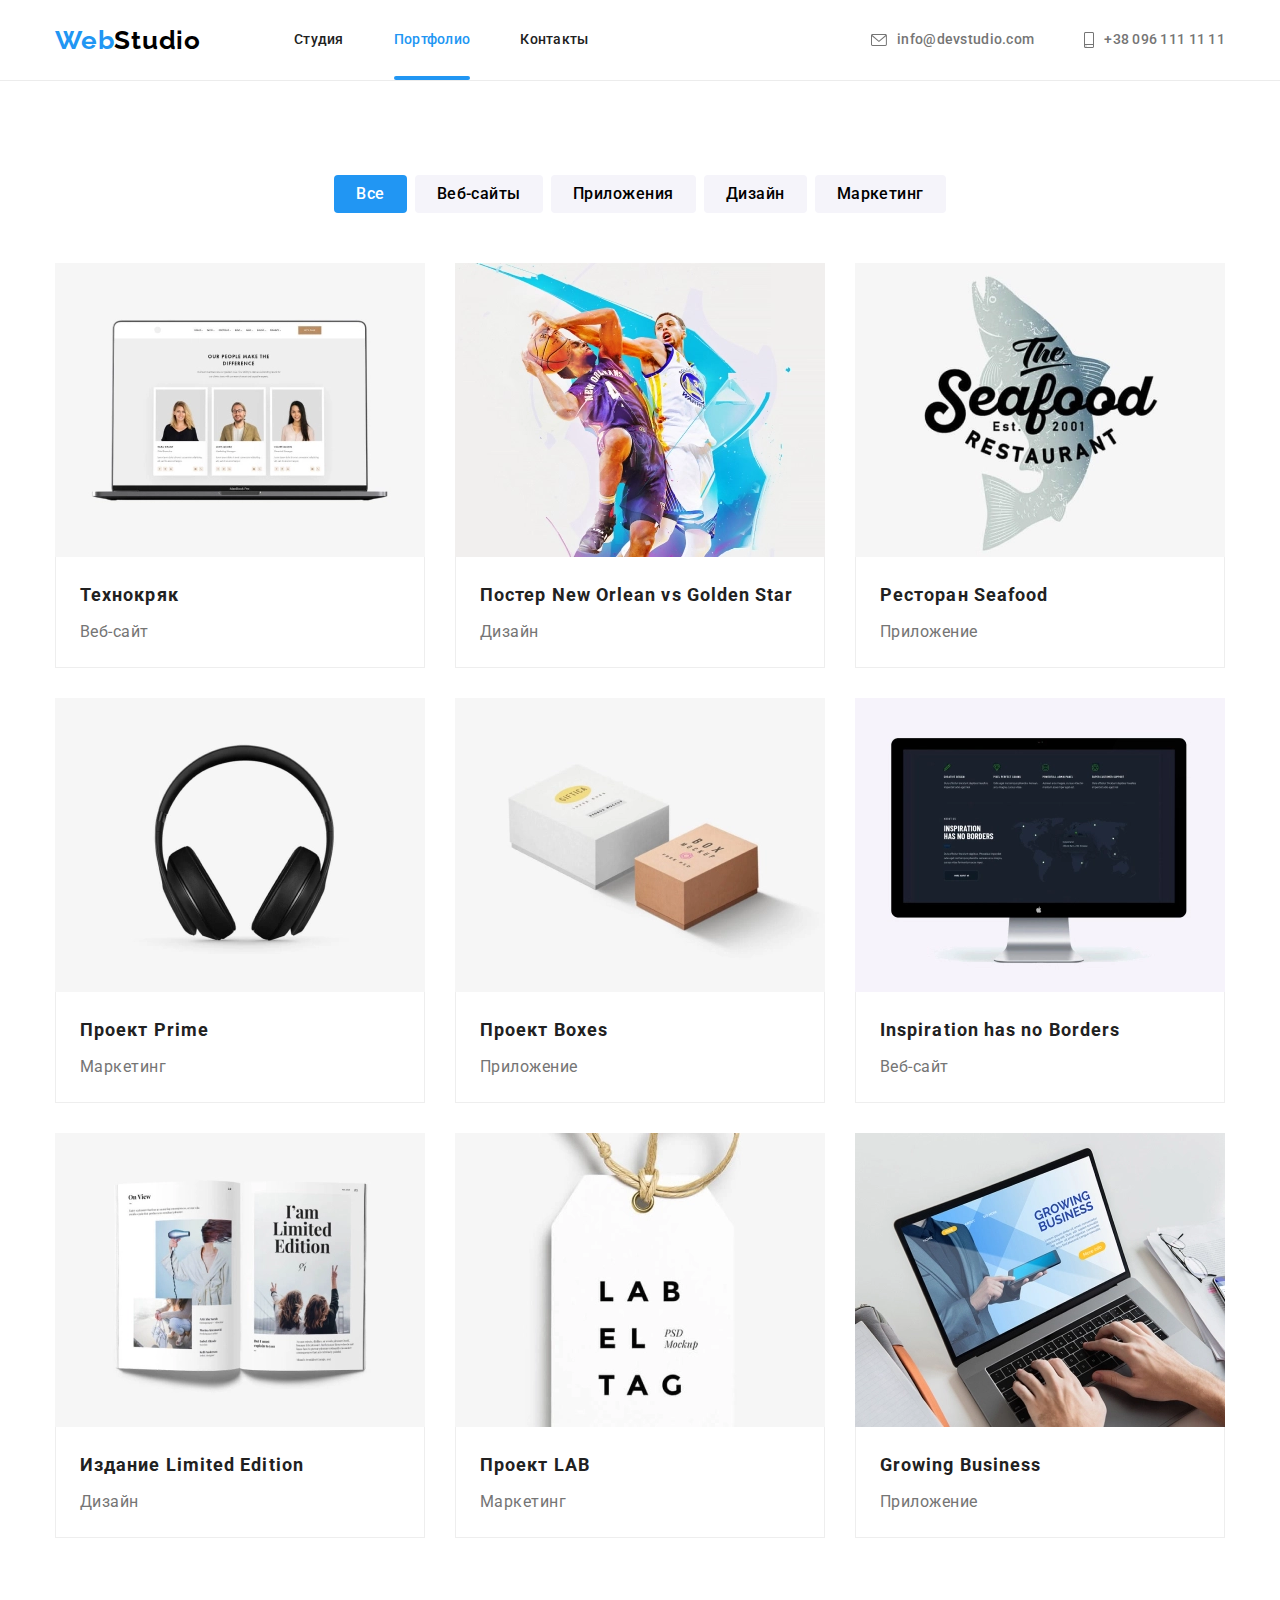
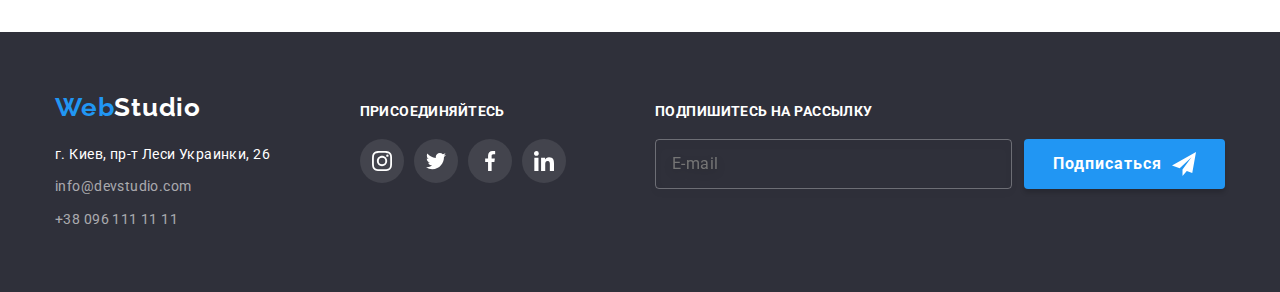
==== commit d9d4ab00: "image-added" ====
--- a/portfolio.html
+++ b/portfolio.html
@@ -95,7 +95,15 @@
                         <li class="portfolio__card card-portfolio">
                             <a href="" class="card-portfolio__link">
                                 <div class="card-portfolio__image">
-                                    <img src="./img/portfolio/1.jpg" alt="Веб-сайт на мониторе" width="370" />
+                                    <picture>
+                                        <source srcset="./img/portfolio/desctop/p1x.webp 1x, ./img/portfolio/desctop/p12x.webp 2x" media="(min-width: 1200px)" type="image/webp">
+                                        <source srcset="./img/portfolio/desctop/p1.jpg 1x, ./img/portfolio/desctop/p12.jpg 2x" media="(min-width: 1200px)">
+                                        <source srcset="./img/portfolio/tablet/t1x.webp 1x, ./img/portfolio/tablet/t12x.webp 2x" media="(min-width: 768px)" type="image/webp">
+                                        <source srcset="./img/portfolio/tablet/t1.jpg 1x, ./img/portfolio/tablet/t12.jpg 2x" media="(min-width: 768px)">
+                                        <source srcset="./img/portfolio/mobile/m1x.webp 1x, ./img/portfolio/mobile/m12x.webp 2x" media="(min-width: 480px)" type="image/webp">
+                                        <source srcset="./img/portfolio/mobile/m1.jpg 1x, ./img/portfolio/mobile/m12.jpg 2x" media="(min-width: 480px)">
+                                        <img src="./img/portfolio/mobile/m1.jpg" alt="Технокряк" />
+                                    </picture>
                                     <div class="card-portfolio__hover">
                                         <p>Технокряк это современная площадка распространения коронавируса. Компании используют
                                             эту платформу для цифрового
@@ -112,7 +120,15 @@
                         <li class="portfolio__card card-portfolio">
                             <a href="" class="card-portfolio__link">
                                 <div class="card-portfolio__image">
-                                    <img src="./img/portfolio/2.jpg" alt="Игра в баскетбол" width="370" />
+                                    <picture>
+                                        <source srcset="./img/portfolio/desctop/p2x.webp 1x, ./img/portfolio/desctop/p22x.webp 2x" media="(min-width: 1200px)" type="image/webp">
+                                        <source srcset="./img/portfolio/desctop/p2.jpg 1x, ./img/portfolio/desctop/p22.jpg 2x" media="(min-width: 1200px)">
+                                        <source srcset="./img/portfolio/tablet/t2x.webp 1x, ./img/portfolio/tablet/t22x.webp 2x" media="(min-width: 768px)" type="image/webp">
+                                        <source srcset="./img/portfolio/tablet/t2.jpg 1x, ./img/portfolio/tablet/t22.jpg 2x" media="(min-width: 768px)">
+                                        <source srcset="./img/portfolio/mobile/m2x.webp 1x, ./img/portfolio/mobile/m22x.webp 2x" media="(min-width: 480px)" type="image/webp">
+                                        <source srcset="./img/portfolio/mobile/m2.jpg 1x, ./img/portfolio/mobile/m22.jpg 2x" media="(min-width: 480px)">
+                                        <img src="./img/portfolio/mobile/m2.jpg" alt="Технокряк" />
+                                    </picture>
                                     <div class="card-portfolio__hover">
                                         <p>Технокряк это современная площадка распространения коронавируса. Компании используют
                                             эту платформу для
@@ -130,7 +146,15 @@
                         <li class="portfolio__card card-portfolio">
                             <a href="" class="card-portfolio__link">
                                 <div class="card-portfolio__image">
-                                    <img src="./img/portfolio/3.jpg" alt="Логотип ресторана морской еды" width="370" />
+                                    <picture>
+                                        <source srcset="./img/portfolio/desctop/p3x.webp 1x, ./img/portfolio/desctop/p32x.webp 2x"  media="(min-width: 1200px)" type="image/webp">
+                                        <source srcset="./img/portfolio/desctop/p3.jpg 1x, ./img/portfolio/desctop/p32.jpg 2x" media="(min-width: 1200px)">
+                                        <source srcset="./img/portfolio/tablet/t3x.webp 1x, ./img/portfolio/tablet/t32x.webp 2x" media="(min-width: 768px)"  type="image/webp">
+                                        <source srcset="./img/portfolio/tablet/t3.jpg 1x, ./img/portfolio/tablet/t32.jpg 2x" media="(min-width: 768px)">
+                                        <source srcset="./img/portfolio/mobile/m3x.webp 1x, ./img/portfolio/mobile/m32x.webp 2x" media="(min-width: 480px)" type="image/webp">
+                                        <source srcset="./img/portfolio/mobile/m3.jpg 1x, ./img/portfolio/mobile/m32.jpg 2x" media="(min-width: 480px)">
+                                        <img src="./img/portfolio/mobile/m3.jpg" alt="Технокряк" />
+                                    </picture>
                                     <div class="card-portfolio__hover">
                                         <p>Технокряк это современная площадка распространения коронавируса. Компании используют
                                             эту платформу для
@@ -148,7 +172,15 @@
                         <li class="portfolio__card card-portfolio">
                             <a href="" class="card-portfolio__link">
                                 <div class="card-portfolio__image">
-                                    <img src="./img/portfolio/4.jpg" alt="Наушники" width="370" />
+                                    <picture>
+                                        <source srcset="./img/portfolio/desctop/p4x.webp 1x, ./img/portfolio/desctop/p42x.webp 2x"  media="(min-width: 1200px)" type="image/webp">
+                                        <source srcset="./img/portfolio/desctop/p4.jpg 1x, ./img/portfolio/desctop/p42.jpg 2x" media="(min-width: 1200px)">
+                                        <source srcset="./img/portfolio/tablet/t4x.webp 1x, ./img/portfolio/tablet/t42x.webp 2x" media="(min-width: 768px)"  type="image/webp">
+                                        <source srcset="./img/portfolio/tablet/t4.jpg 1x, ./img/portfolio/tablet/t42.jpg 2x" media="(min-width: 768px)">
+                                        <source srcset="./img/portfolio/mobile/m4x.webp 1x, ./img/portfolio/mobile/m42x.webp 2x" media="(min-width: 480px)" type="image/webp">
+                                        <source srcset="./img/portfolio/mobile/m4.jpg 1x, ./img/portfolio/mobile/m42.jpg 2x" media="(min-width: 480px)">
+                                        <img src="./img/portfolio/mobile/m4.jpg" alt="Технокряк" />
+                                    </picture>
                                     <div class="card-portfolio__hover">
                                         <p>Технокряк это современная площадка распространения коронавируса. Компании используют
                                             эту платформу для
@@ -165,7 +197,15 @@
                         <li class="portfolio__card card-portfolio">
                             <a href="" class="card-portfolio__link">
                                 <div class="card-portfolio__image">
-                                    <img src="./img/portfolio/5.jpg" alt="Коробки" width="370" />
+                                    <picture>
+                                        <source srcset="./img/portfolio/desctop/p5x.webp 1x, ./img/portfolio/desctop/p52x.webp 2x"  media="(min-width: 1200px)" type="image/webp">
+                                        <source srcset="./img/portfolio/desctop/p5.jpg 1x, ./img/portfolio/desctop/p52.jpg 2x" media="(min-width: 1200px)">
+                                        <source srcset="./img/portfolio/tablet/t5x.webp 1x, ./img/portfolio/tablet/t52x.webp 2x" media="(min-width: 768px)" type="image/webp">
+                                        <source srcset="./img/portfolio/tablet/t5.jpg 1x, ./img/portfolio/tablet/t52.jpg 2x" media="(min-width: 768px)">
+                                        <source srcset="./img/portfolio/mobile/m5x.webp 1x, ./img/portfolio/mobile/m52x.webp 2x" media="(min-width: 480px)" type="image/webp">
+                                        <source srcset="./img/portfolio/mobile/m5.jpg 1x, ./img/portfolio/mobile/m52.jpg 2x" media="(min-width: 480px)">
+                                        <img src="./img/portfolio/mobile/m5.jpg" alt="Технокряк" />
+                                    </picture>
                                     <div class="card-portfolio__hover">
                                         <p>Технокряк это современная площадка распространения коронавируса. Компании используют
                                             эту платформу для
@@ -182,7 +222,15 @@
                         <li class="portfolio__card card-portfolio">
                             <a href="" class="card-portfolio__link">
                                 <div class="card-portfolio__image">
-                                    <img src="./img/portfolio/6.jpg" alt="Монитор с веб-страницей" width="370" />
+                                    <picture>
+                                        <source srcset="./img/portfolio/desctop/p6x.webp 1x, ./img/portfolio/desctop/p62x.webp 2x" media="(min-width: 1200px)" type="image/webp">
+                                        <source srcset="./img/portfolio/desctop/p6.jpg 1x, ./img/portfolio/desctop/p62.jpg 2x" media="(min-width: 1200px)">
+                                        <source srcset="./img/portfolio/tablet/t6x.webp 1x, ./img/portfolio/tablet/t62x.webp 2x" media="(min-width: 768px)" type="image/webp">
+                                        <source srcset="./img/portfolio/tablet/t6.jpg 1x, ./img/portfolio/tablet/t62.jpg 2x" media="(min-width: 768px)">
+                                        <source srcset="./img/portfolio/mobile/m6x.webp 1x, ./img/portfolio/mobile/m62x.webp 2x" media="(min-width: 480px)"  type="image/webp">
+                                        <source srcset="./img/portfolio/mobile/m6.jpg 1x, ./img/portfolio/mobile/m62.jpg 2x" media="(min-width: 480px)">
+                                        <img src="./img/portfolio/mobile/m6.jpg" alt="Технокряк" />
+                                    </picture>
                                     <div class="card-portfolio__hover">
                                         <p>Технокряк это современная площадка распространения коронавируса. Компании используют
                                             эту платформу для
@@ -199,7 +247,15 @@
                         <li class="portfolio__card card-portfolio">
                             <a href="" class="card-portfolio__link">
                                 <div class="card-portfolio__image">
-                                    <img src="./img/portfolio/7.jpg" alt="Раскрытая книга" width="370" />
+                                    <picture>
+                                        <source srcset="./img/portfolio/desctop/p7x.webp 1x, ./img/portfolio/desctop/p72x.webp 2x" media="(min-width: 1200px)" type="image/webp">
+                                        <source srcset="./img/portfolio/desctop/p7.jpg 1x, ./img/portfolio/desctop/p72.jpg 2x" media="(min-width: 1200px)">
+                                        <source srcset="./img/portfolio/tablet/t7x.webp 1x, ./img/portfolio/tablet/t72x.webp 2x" media="(min-width: 768px)" type="image/webp">
+                                        <source srcset="./img/portfolio/tablet/t7.jpg 1x, ./img/portfolio/tablet/t72.jpg 2x" media="(min-width: 768px)">
+                                        <source srcset="./img/portfolio/mobile/m7x.webp 1x, ./img/portfolio/mobile/m72x.webp 2x" media="(min-width: 480px)" type="image/webp">
+                                        <source srcset="./img/portfolio/mobile/m7.jpg 1x, ./img/portfolio/mobile/m72.jpg 2x" media="(min-width: 480px)">
+                                        <img src="./img/portfolio/mobile/m7.jpg" alt="Технокряк" />
+                                    </picture>
                                     <div class="card-portfolio__hover">
                                         <p>Технокряк это современная площадка распространения коронавируса. Компании используют
                                             эту платформу для
@@ -217,7 +273,15 @@
                         <li class="portfolio__card card-portfolio">
                             <a href="" class="card-portfolio__link">
                                 <div class="card-portfolio__image">
-                                    <img src="./img/portfolio/8.jpg" alt="Этикетка на веревке" width="370" />
+                                    <picture>
+                                        <source srcset="./img/portfolio/desctop/p8x.webp 1x, ./img/portfolio/desctop/p82x.webp 2x"  media="(min-width: 1200px)" type="image/webp">
+                                        <source srcset="./img/portfolio/desctop/p8.jpg 1x, ./img/portfolio/desctop/p82.jpg 2x" media="(min-width: 1200px)">
+                                        <source srcset="./img/portfolio/tablet/t8x.webp 1x, ./img/portfolio/tablet/t82x.webp 2x" media="(min-width: 768px)" type="image/webp">
+                                        <source srcset="./img/portfolio/tablet/t8.jpg 1x, ./img/portfolio/tablet/t82.jpg 2x" media="(min-width: 768px)">
+                                        <source srcset="./img/portfolio/mobile/m8x.webp 1x, ./img/portfolio/mobile/m82x.webp 2x" media="(min-width: 480px)"  type="image/webp">
+                                        <source srcset="./img/portfolio/mobile/m8.jpg 1x, ./img/portfolio/mobile/m82.jpg 2x" media="(min-width: 480px)">
+                                        <img src="./img/portfolio/mobile/m8.jpg" alt="Технокряк" />
+                                    </picture>
                                     <div class="card-portfolio__hover">
                                         <p>Технокряк это современная площадка распространения коронавируса. Компании используют
                                             эту платформу для
@@ -235,7 +299,15 @@
                         <li class="portfolio__card card-portfolio">
                             <a href="" class="card-portfolio__link">
                                 <div class="card-portfolio__image">
-                                    <img src="./img/portfolio/9.jpg" alt="Человек печатает на ноутбуке" width="370" />
+                                    <picture>
+                                        <source srcset="./img/portfolio/desctop/p9x.webp 1x, ./img/portfolio/desctop/p92x.webp 2x"  media="(min-width: 1200px)" type="image/webp">
+                                        <source srcset="./img/portfolio/desctop/p9.jpg 1x, ./img/portfolio/desctop/p92.jpg 2x" media="(min-width: 1200px)">
+                                        <source srcset="./img/portfolio/tablet/t9x.webp 1x, ./img/portfolio/tablet/t92x.webp 2x" media="(min-width: 768px)"   type="image/webp">
+                                        <source srcset="./img/portfolio/tablet/t9.jpg 1x, ./img/portfolio/tablet/t92.jpg 2x" media="(min-width: 768px)">
+                                        <source srcset="./img/portfolio/mobile/m9x.webp 1x, ./img/portfolio/mobile/m92x.webp 2x" media="(min-width: 480px)"  type="image/webp">
+                                        <source srcset="./img/portfolio/mobile/m9.jpg 1x, ./img/portfolio/mobile/m92.jpg 2x" media="(min-width: 480px)">
+                                        <img src="./img/portfolio/mobile/m9.jpg" alt="Технокряк" />
+                                    </picture>
                                     <div class="card-portfolio__hover">
                                         <p>Технокряк это современная площадка распространения коронавируса. Компании используют
                                             эту платформу для
--- a/css/main.min.css
+++ b/css/main.min.css
@@ -1,2 +1,2 @@
-:root{--main-font:Roboto,sans-serif;--active-color:#2196F3;--bold-text-color:#212121;--grey-text-color:#757575}*{border:0}p{margin:0;padding:0}ul{margin:0;padding:0}ul li{list-style:none;margin:0;padding:0}h1,h2,h3,h4,h5,h6{font-size:inherit;font-weight:inherit;margin:0;padding:0}img{display:block}body{font-family:var(--main-font);color:var(--bold-text-color);position:relative}body.overflowed{overflow:hidden}.wrapper{position:relative;width:100%;display:flex;flex-direction:column;overflow:hidden;min-height:100%}.page{flex:1 1 auto}.container{max-width:1200px;padding:0 15px;margin:0 auto}.section{padding:94px 0}.logo{font-family:Raleway,sans-serif;font-style:normal;font-weight:bold;font-size:26px;line-height:1.19;letter-spacing:0.03em;text-decoration:none}.logo span{color:var(--active-color)}.title{font-style:normal;font-weight:bold;font-size:36px;line-height:1.17;text-align:center;letter-spacing:0.03em;margin-bottom:50px}.is-hidden{opacity:0;visibility:hidden;pointer-events:none;transition:transform 500ms cubic-bezier(0.4, 0, 0.2, 1),opacity 500ms cubic-bezier(0.4, 0, 0.2, 1),visibility 500ms cubic-bezier(0.4, 0, 0.2, 1)}.header{border-bottom:1px solid #ECECEC;position:relative}.header__container{display:flex;align-items:center}.header__logo{color:black;margin-right:93px}@media (max-width: 768px){.header__logo{display:flex;flex:1 1 auto;padding:15px 0}}.header__menu{display:flex}@media (min-width: 768px){.header__menu{flex:1 1 auto}}@media (max-width: 768px){.menu__body{position:fixed;padding:40px;top:-120%;left:0;width:100%;height:100%;background-color:white;transition:all 0.3s ease 0s;z-index:7;overflow:auto}.menu__body.is-open{top:0%;display:flex;flex-direction:column}}.menu__contacts{margin-bottom:64px}.menu__contacts li{margin:0 0 30px 0}.menu__contacts li:last-child{margin:0}.menu__contacts li a{text-decoration:none;font-weight:500;font-size:24px;line-height:28px;letter-spacing:0.02em;color:var(--grey-text-color)}.menu__contacts li a span{font-weight:500;font-size:34px;line-height:40px;letter-spacing:0.02em;color:var(--active-color)}@media (min-width: 768px){.menu__contacts{display:none}}.menu__socials{display:flex;align-items:center}.menu__socials li{display:inline-block;margin:0 10px 0 0}.menu__socials li a{text-decoration:none;font-weight:500;font-size:18px;line-height:22px;letter-spacing:0.02em;color:var(--active-color)}.menu__socials li:not(:last-child):after{content:'';width:22px;height:0px;border:1px solid rgba(33,33,33,0.2);transform:rotate(90deg);margin:0 0 0 10px}@media (min-width: 768px){.menu__socials{display:none}}.menu-burger{outline:none}@media screen and (max-width: 767px){.menu-burger{display:inline-flex;margin:0;padding:0;border:0;fill:var(--bold-text-color);background-color:transparent;z-index:1000}.menu-burger .icon-cross{display:none}.menu-burger .icon-cross:hover,.menu-burger .icon-cross:focus{fill:var(--active-color)}.menu-burger .icon-menu:hover,.menu-burger .icon-menu:focus{fill:var(--active-color)}.menu-burger.is-open .icon-cross{display:block;width:19px;height:19px}.menu-burger.is-open .icon-menu{display:none}}@media screen and (min-width: 768px){.menu-burger{display:none}}.menu__list{display:flex}@media (max-width: 768px){.menu__list{flex-direction:column;flex:1 1 auto}}.menu__list li{margin:0 0 35px 0}.menu__list li:last-child{margin:0px}@media (min-width: 768px){.menu__list{flex-wrap:wrap}.menu__list li{margin:0 50px 0 0}.menu__list li:last-child{margin:0px}}.menu__link{font-weight:500;font-size:40px;line-height:47px;text-align:center;letter-spacing:0.02em;text-decoration:none;color:var(--bold-text-color);transition:color 250ms cubic-bezier(0.4, 0, 0.2, 1)}.menu__link:hover,.menu__link:focus{color:var(--active-color)}.menu__link.active{color:var(--active-color)}@media (min-width: 768px){.menu__link.active:after{content:"";display:block;position:absolute;top:76px;background:var(--active-color);border-radius:2px;width:100%;height:4px}}@media (min-width: 768px){.menu__link{position:relative;display:block;padding:32px 0;font-style:normal;font-weight:500;font-size:14px}}.header__contacts{display:none}@media (min-width: 768px){.header__contacts{display:flex;justify-content:flex-end;flex-direction:column}}@media (min-width: 1200px){.header__contacts{flex-direction:row}}.contacts-header__item{margin:0 0 30px 0}@media (min-width: 480px){.contacts-header__item{margin:0 0 10px 0}}@media (min-width: 1200px){.contacts-header__item{margin:0 50px 0px 0}}.contacts-header__item:last-child{margin:0px}.contacts-header__link{text-decoration:none;display:flex;align-items:center;font-style:normal;font-weight:500;font-size:14px;line-height:1.14;letter-spacing:0.02em;color:var(--grey-text-color);fill:#757575;transition:color 250ms cubic-bezier(0.4, 0, 0.2, 1),fill 250ms cubic-bezier(0.4, 0, 0.2, 1)}.contacts-header__link span{padding:0 0 0 10px}.contacts-header__link:hover,.contacts-header__link:focus{color:var(--active-color);fill:var(--active-color)}.order{background-image:linear-gradient(rgba(47,48,58,0.4), rgba(47,48,58,0.4)),url("../img/bg-1.jpg");background-repeat:no-repeat;max-width:1600px;text-align:center;padding:200px 0;margin:0 auto}.order__title{font-style:normal;font-weight:900;font-size:44px;line-height:1.36;text-align:center;letter-spacing:0.06em;text-transform:uppercase;color:white;margin-bottom:30px}.order__button{cursor:pointer;font-style:normal;font-weight:bold;font-size:16px;line-height:1.87;text-align:center;letter-spacing:0.06em;background-color:var(--active-color);color:white;width:200px;height:50px;border-radius:5px;transition:background-color 250ms cubic-bezier(0.4, 0, 0.2, 1)}.order__button:hover{background-color:#188CE8}.peculiarities__list{display:flex}.peculiarities__item{width:270px;margin-right:30px}.peculiarities__item:last-child{margin-right:0px}.item-peculiarities__image{height:120px;text-align:center;display:flex;justify-content:center;align-items:center;margin-bottom:30px;background-color:#F5F4FA}.item-peculiarities__title{font-style:normal;font-weight:bold;font-size:14px;line-height:1.14;letter-spacing:0.03em;text-transform:uppercase;margin-bottom:10px}.item-peculiarities__text{font-style:normal;font-weight:normal;font-size:14px;line-height:1.7;letter-spacing:0.03em;color:var(--grey-text-color)}.occupation__section{padding:0 0 94px 0}.occupation__list{display:flex}.occupation__item{position:relative;margin-right:30px;width:370px}.occupation__item:last-child{margin-right:0px}.occupation__text{position:absolute;width:100%;bottom:0;left:0;background-color:rgba(47,48,58,0.8);display:flex;justify-content:center;align-items:center}.occupation__text p{font-weight:bold;font-size:14px;line-height:16px;text-align:center;letter-spacing:0.03em;text-transform:uppercase;color:#FFFFFF;padding:27px 0}.team__section{padding:94px 0;background-color:#F5F4FA}.team__cards{display:flex}.card-team__item{width:270px;margin-right:30px;background-color:#fff;box-shadow:0px 1px 3px rgba(0,0,0,0.12),0px 1px 1px rgba(0,0,0,0.14),0px 2px 1px rgba(0,0,0,0.2);border-radius:0px 0px 4px 4px}.card-team__item:last-child{margin-right:0px}.card-team__content{padding:30px 32px 30px 32px}.card-team__title{font-style:normal;font-weight:500;font-size:16px;line-height:1.19;letter-spacing:0.03em;text-align:center;margin-bottom:10px}.card-team__text{margin:0 0 14px 0;text-align:center;font-style:normal;font-weight:normal;font-size:16px;line-height:1.19;letter-spacing:0.03em;color:var(--grey-text-color)}.card-team__links{border-radius:50%;width:44px;height:44px;display:flex;justify-content:center;align-items:center;fill:#AFB1B8;transition:background-color 250ms cubic-bezier(0.4, 0, 0.2, 1),fill 250ms cubic-bezier(0.4, 0, 0.2, 1)}.card-team__links:hover,.card-team__links:focus{fill:white;background-color:var(--active-color)}.card-team__icons{display:flex;justify-content:center;align-items:center}.card-team__icons li{margin-right:10px}.card-team__icons li:last-child{margin:0}.clients__links{fill:#AFB1B8;width:170px;height:92px;display:flex;justify-content:center;align-items:center;border:1px solid #AFB1B8;border-radius:5px;transition:fill 250ms cubic-bezier(0.4, 0, 0.2, 1),border 250ms cubic-bezier(0.4, 0, 0.2, 1)}.clients__links:hover,.clients__links:focus{fill:var(--active-color);border:1px solid var(--active-color)}.clients__list{display:flex;text-align:center}.clients__list li{width:170px;margin-right:30px}.clients__list li:last-child{margin-right:0}.footer{background-color:#2F303A;padding:60px 0}.footer__container{display:flex;justify-content:space-between;align-items:baseline}.footer__column{margin-right:70px;text-align:left}.footer__column:last-child{margin-right:0px}.footer__join{margin-bottom:20px;font-style:normal;font-weight:bold;font-size:14px;line-height:16px;letter-spacing:0.03em;text-transform:uppercase;color:#fff}.footer__icons{display:flex}.footer__icons li{margin-right:10px;border-radius:50%;background-color:#43444d}.footer__icons li:last-child{margin:0}.footer__links{width:44px;height:44px;display:flex;justify-content:center;align-items:center;fill:white;border-radius:50%;transition:background-color 250ms cubic-bezier(0.4, 0, 0.2, 1),fill 250ms cubic-bezier(0.4, 0, 0.2, 1)}.footer__links:hover,.footer__links:focus{fill:white;background-color:var(--active-color)}.footer__logo{display:block;color:white;margin-bottom:20px}.footer__address p{font-style:normal;font-weight:normal;font-size:14px;line-height:1.7;letter-spacing:0.03em;color:white;margin-bottom:9px}.contacts-footer__item{margin-bottom:9px}.contacts-footer__item:last-child{margin-bottom:0}.contacts-footer__link{font-style:normal;font-weight:normal;font-size:14px;line-height:1.7;letter-spacing:0.03em;color:rgba(255,255,255,0.6);text-decoration:none;transition:color 250ms cubic-bezier(0.4, 0, 0.2, 1)}.contacts-footer__link:hover,.contacts-footer__link:focus{color:var(--active-color)}.form-footer__title{font-weight:bold;font-size:14px;line-height:16px;letter-spacing:0.03em;text-transform:uppercase;color:#FFFFFF;margin-bottom:20px}.form-footer__input{padding:12px 16px;font-size:16px;line-height:20px;display:flex;align-items:center;letter-spacing:0.03em;color:rgba(255,255,255,0.6);width:358px;border:1px solid rgba(255,255,255,0.3);box-sizing:border-box;filter:drop-shadow(0px 4px 4px rgba(0,0,0,0.15));outline:none;border-radius:4px;background-color:transparent}.form-footer__form{display:flex}.form-footer__button{cursor:pointer;background-color:var(--active-color);margin-left:12px;display:flex;align-items:center;justify-content:center;padding:10px 29px;box-shadow:0px 4px 4px rgba(0,0,0,0.15);border-radius:4px}.form-footer__button span{display:inline-block;margin-right:10px;font-weight:bold;font-size:16px;line-height:30px;letter-spacing:0.06em;color:#FFFFFF}.backdrop{position:fixed;background-color:rgba(0,0,0,0.2);top:0;left:0;width:100%;height:100%}.backdrop.is-hidden .backdrop__modal{transform:scale(0)}.backdrop__modal{position:absolute;width:528px;height:581px;background-color:#fff;top:50%;left:50%;transform:scale(1) translate(-50%, -50%);transition:transform 500ms cubic-bezier(0.4, 0, 0.2, 1),opacity 500ms cubic-bezier(0.4, 0, 0.2, 1),visibility 500ms cubic-bezier(0.4, 0, 0.2, 1);transform-origin:0 -100%}.backdrop__close{cursor:pointer;position:absolute;top:8px;right:8px;border:1px solid rgba(0,0,0,0.1);border-radius:50%;width:30px;height:30px;background-color:#fff}.backdrop__close svg{position:absolute;top:50%;left:50%;transform:translate(-50%, -50%);width:11px;height:11px;fill:#212121;transition:fill 250ms cubic-bezier(0.4, 0, 0.2, 1)}.backdrop__close:hover svg{fill:var(--active-color)}.modal{padding:40px}.modal__title{font-weight:bold;font-size:20px;line-height:23px;text-align:center;letter-spacing:0.03em;color:#212121;margin-bottom:12px}.modal__item{display:inline-block;position:relative;margin-bottom:10px}.modal__lable{font-size:12px;line-height:14px;letter-spacing:0.01em;color:#757575;margin-bottom:4px}.modal__input{width:448px;height:40px;padding:12px 12px 12px 42px;border:1px solid rgba(33,33,33,0.2);border-radius:4px;outline:none;transition:border 250ms cubic-bezier(0.4, 0, 0.2, 1)}.modal__input:focus{border:1px solid #2196F3}.modal__input:focus ~ .modal__icon{fill:#2196F3}.modal__icon{fill:#212121;position:absolute;top:50%;left:3%;transition:fill 250ms cubic-bezier(0.4, 0, 0.2, 1)}.comment{margin-bottom:20px}.comment__label{display:block;font-size:12px;line-height:14px;letter-spacing:0.01em;color:#757575;margin-bottom:4px}.comment__input{padding:12px 16px;min-width:448px;height:120px;border:1px solid rgba(33,33,33,0.2);border-radius:4px;resize:none;transition:border 250ms cubic-bezier(0.4, 0, 0.2, 1);outline:none}.comment__input:focus{border:1px solid #2196F3}.modal__agreement{display:flex;justify-content:center;align-items:center}.modal__checkbox{position:absolute;width:1px;height:1px;margin:-1px;border:0;padding:0;clip:rect(0 0 0 0);overflow:hidden}.modal__checkbox:checked+.checkbox__icon{border-color:transparent;background-color:var(--active-color);background-image:url(../img/icon-check.svg);background-size:contain;background-origin:border-box;background-repeat:no-repeat}.checkbox__icon{display:inline-block;width:16px;height:15px;margin-right:5px;border:2px solid #212121;border-radius:3px;cursor:pointer;transition:all 250ms cubic-bezier(0.4, 0, 0.2, 1)}.modal__link{font-size:14px;line-height:24px;letter-spacing:0.03em;text-decoration-line:underline;color:#2196F3}.modal__text{font-size:14px;line-height:24px;letter-spacing:0.03em;color:#757575}.modal__send{margin-top:20px;display:flex;justify-content:center;align-items:center}.modal__button{padding:10px 55px;cursor:pointer;background-color:var(--active-color);font-weight:bold;font-size:16px;line-height:30px;display:flex;align-items:center;justify-content:center;letter-spacing:0.06em;color:#FFFFFF;box-shadow:0px 4px 4px rgba(0,0,0,0.15);border-radius:4px;transition:background-color 250ms cubic-bezier(0.4, 0, 0.2, 1)}.modal__button:hover,.modal__button:focus{background-color:#188CE8}.filter__list{display:flex;justify-content:center;align-items:center;margin-bottom:50px}.filter__item{margin-right:8px}.filter__item:last-child{margin-right:0px}.filter__item button{height:38px;cursor:pointer;font-style:normal;font-weight:500;font-size:16px;line-height:1.62;text-align:center;letter-spacing:0.03em;background-color:#F5F4FA;border-radius:4px;padding:6px 22px;transition:box-shadow 250ms cubic-bezier(0.4, 0, 0.2, 1),color 250ms cubic-bezier(0.4, 0, 0.2, 1),background-color 250ms cubic-bezier(0.4, 0, 0.2, 1)}.filter__item button:hover{background-color:var(--active-color);color:white;box-shadow:0px 3px 1px rgba(0,0,0,0.1),0px 1px 2px rgba(0,0,0,0.08),0px 2px 2px rgba(0,0,0,0.12)}.filter__item.active button{color:white;background-color:var(--active-color)}.portfolio__cards{display:flex;flex-wrap:wrap;margin-bottom:-30px}.portfolio__card{margin-bottom:30px;margin-right:30px;width:370px}.portfolio__card:nth-child(3n+3){margin-right:0px}.card-portfolio__content{border-bottom:1px solid #EEEEEE;border-right:1px solid #EEEEEE;border-left:1px solid #EEEEEE;padding:20px 24px}.card-portfolio__image{position:relative;overflow:hidden}.card-portfolio__hover{position:absolute;background-color:rgba(33,150,243,0.9);top:0;left:0;width:100%;height:100%;transform:translate(0, 100%);transition:transform 250ms cubic-bezier(0.4, 0, 0.2, 1)}.card-portfolio__hover p{padding:63px 24px;font-size:18px;line-height:28px;letter-spacing:0.03em;color:#FFFFFF}.card-portfolio__link{display:inline-block;text-decoration:none;transition:box-shadow 250ms cubic-bezier(0.4, 0, 0.2, 1)}.card-portfolio__link:hover,.card-portfolio__link:focus{box-shadow:0px 1px 1px rgba(0,0,0,0.12),0px 4px 4px rgba(0,0,0,0.06),1px 4px 6px rgba(0,0,0,0.16)}.card-portfolio__link:hover .card-portfolio__hover,.card-portfolio__link:focus .card-portfolio__hover{transform:translate(0, 0%)}.card-portfolio__title{display:block;font-style:normal;font-weight:bold;font-size:18px;line-height:2;letter-spacing:0.06em;color:var(--bold-text-color);margin-bottom:4px}.card-portfolio__text{font-style:normal;font-weight:normal;font-size:16px;line-height:1.87;letter-spacing:0.03em;color:var(--grey-text-color)}
+:root{--main-font:Roboto,sans-serif;--active-color:#2196F3;--bold-text-color:#212121;--grey-text-color:#757575}*{border:0}p{margin:0;padding:0}ul{margin:0;padding:0}ul li{list-style:none;margin:0;padding:0}h1,h2,h3,h4,h5,h6{font-size:inherit;font-weight:inherit;margin:0;padding:0}img{display:block}body{font-family:var(--main-font);color:var(--bold-text-color);position:relative}body.overflowed{overflow:hidden}.wrapper{position:relative;width:100%;display:flex;flex-direction:column;overflow:hidden;min-height:100%}.page{flex:1 1 auto}.container{max-width:1200px;padding:0 15px;margin:0 auto}@media screen and (max-width: 480px){.section{padding:60px 0}}@media screen and (min-width: 480px){.section{padding:60px 0}}@media screen and (min-width: 1200px){.section{padding:94px 0}}.logo{font-family:Raleway,sans-serif;font-style:normal;font-weight:bold;font-size:26px;line-height:1.19;letter-spacing:0.03em;text-decoration:none}.logo span{color:var(--active-color)}.title{font-style:normal;font-weight:bold;font-size:36px;line-height:1.17;text-align:center;letter-spacing:0.03em;margin-bottom:50px}.is-hidden{opacity:0;visibility:hidden;pointer-events:none;transition:transform 500ms cubic-bezier(0.4, 0, 0.2, 1),opacity 500ms cubic-bezier(0.4, 0, 0.2, 1),visibility 500ms cubic-bezier(0.4, 0, 0.2, 1)}img{display:block;width:100%;height:auto}.header{border-bottom:1px solid #ECECEC;position:relative}.header__container{display:flex;align-items:center}.header__logo{color:black;margin-right:93px}@media (max-width: 768px){.header__logo{display:flex;flex:1 1 auto;padding:15px 0}}.header__menu{display:flex}@media (min-width: 768px){.header__menu{flex:1 1 auto}}@media (max-width: 768px){.menu__body{position:fixed;padding:40px;top:-120%;left:0;width:100%;height:100%;background-color:white;transition:all 0.3s ease 0s;z-index:7;overflow:auto}.menu__body.is-open{top:0%;display:flex;flex-direction:column}}.menu__contacts{margin-top:30px;margin-bottom:64px}.menu__contacts li{margin:0 0 30px 0}.menu__contacts li:last-child{margin:0}.menu__contacts li a{text-decoration:none;font-weight:500;font-size:24px;line-height:28px;letter-spacing:0.02em;color:var(--grey-text-color)}.menu__contacts li a span{font-weight:500;font-size:34px;line-height:40px;letter-spacing:0.02em;color:var(--active-color)}@media (min-width: 768px){.menu__contacts{display:none}}.menu__socials{display:flex;align-items:center;flex-wrap:wrap}.menu__socials li{display:inline-block;margin:0 10px 0 0}.menu__socials li a{text-decoration:none;font-weight:500;font-size:18px;line-height:2;letter-spacing:0.02em;color:var(--active-color)}.menu__socials li:not(:last-child):after{content:'';width:22px;height:0px;border:1px solid rgba(33,33,33,0.2);transform:rotate(90deg);margin:0 0 0 10px}@media (min-width: 768px){.menu__socials{display:none}}.menu-burger{outline:none}@media screen and (max-width: 767px){.menu-burger{display:inline-flex;margin:0;padding:0;border:0;fill:var(--bold-text-color);background-color:transparent;z-index:1000}.menu-burger .icon-cross{display:none}.menu-burger .icon-cross:hover,.menu-burger .icon-cross:focus{fill:var(--active-color)}.menu-burger .icon-menu:hover,.menu-burger .icon-menu:focus{fill:var(--active-color)}.menu-burger.is-open .icon-cross{display:block;width:19px;height:19px}.menu-burger.is-open .icon-menu{display:none}}@media screen and (min-width: 768px){.menu-burger{display:none}}.menu__list{display:flex}@media (max-width: 768px){.menu__list{flex-direction:column;flex:1 1 auto}}.menu__list li{margin:0 0 35px 0}.menu__list li:last-child{margin:0px}@media (min-width: 768px){.menu__list{flex-wrap:wrap}.menu__list li{margin:0 50px 0 0}.menu__list li:last-child{margin:0px}}.menu__link{font-weight:500;font-size:40px;line-height:1.14;text-align:center;letter-spacing:0.02em;text-decoration:none;color:var(--bold-text-color);transition:color 250ms cubic-bezier(0.4, 0, 0.2, 1)}.menu__link:hover,.menu__link:focus{color:var(--active-color)}.menu__link.active{color:var(--active-color)}@media (min-width: 768px){.menu__link.active:after{content:"";display:block;position:absolute;top:76px;background:var(--active-color);border-radius:2px;width:100%;height:4px}}@media (min-width: 768px){.menu__link{position:relative;display:block;padding:32px 0;font-style:normal;font-weight:500;font-size:14px}}.header__contacts{display:none}@media (min-width: 768px){.header__contacts{display:flex;justify-content:flex-end;flex-direction:column}}@media (min-width: 1200px){.header__contacts{flex-direction:row}}.contacts-header__item{margin:0 0 30px 0}@media (min-width: 480px){.contacts-header__item{margin:0 0 10px 0}}@media (min-width: 1200px){.contacts-header__item{margin:0 50px 0px 0}}.contacts-header__item:last-child{margin:0px}.contacts-header__link{text-decoration:none;display:flex;align-items:center;font-style:normal;font-weight:500;font-size:14px;line-height:1.14;letter-spacing:0.02em;color:var(--grey-text-color);fill:#757575;transition:color 250ms cubic-bezier(0.4, 0, 0.2, 1),fill 250ms cubic-bezier(0.4, 0, 0.2, 1)}.contacts-header__link span{padding:0 0 0 10px}.contacts-header__link:hover,.contacts-header__link:focus{color:var(--active-color);fill:var(--active-color)}.order{max-width:1600px;text-align:center;padding:200px 0;margin:0 auto;background-image:linear-gradient(rgba(47,48,58,0.6), rgba(47,48,58,0.6)),url("../img/hero/bg1x.jpg");background-size:cover;background-position:center;background-repeat:no-repeat}@media (max-width: 768px){.order{padding:118px 0}}@media screen and (min-resolution: 2dppx){.order{background-image:linear-gradient(rgba(47,48,58,0.6), rgba(47,48,58,0.6)),url("../img/hero/bg2x.jpg")}}@media screen and (min-width: 480px){.order{background-image:linear-gradient(rgba(47,48,58,0.6), rgba(47,48,58,0.6)),url("../img/hero/bgt1x.jpg")}}@media screen and (min-width: 480px) and (min-resolution: 2dppx){.order{background-image:linear-gradient(rgba(47,48,58,0.6), rgba(47,48,58,0.6)),url("../img/hero/bgt2x.jpg")}}@media screen and (min-width: 768px){.order{background-image:linear-gradient(rgba(47,48,58,0.6), rgba(47,48,58,0.6)),url("../img/hero/bgd1x.jpg")}}@media screen and (min-width: 768px) and (min-resolution: 2dppx){.order{background-image:linear-gradient(rgba(47,48,58,0.6), rgba(47,48,58,0.6)),url("../img/hero/bgd2x.jpg")}}.order__title{font-weight:900;font-size:26px;line-height:1.36;text-align:center;letter-spacing:0.06em;text-transform:uppercase;color:white;margin-bottom:30px;color:#FFFFFF}@media (min-width: 768px){.order__title{font-size:44px}}.order__button{cursor:pointer;font-style:normal;font-weight:bold;font-size:16px;line-height:1.87;text-align:center;letter-spacing:0.06em;background-color:var(--active-color);color:white;width:200px;height:50px;border-radius:5px;transition:background-color 250ms cubic-bezier(0.4, 0, 0.2, 1)}.order__button:hover{background-color:#188CE8}.peculiarities__list{display:block}@media (min-width: 768px){.peculiarities__list{display:flex;flex-wrap:wrap;justify-content:center}}.peculiarities__item{margin:0 0 30px 0}.peculiarities__item:last-child{margin:0}@media (min-width: 768px){.peculiarities__item{width:47.5%}.peculiarities__item:nth-child(1){margin:0 30px 30px 0}.peculiarities__item:nth-child(2){margin:0 0px 30px 0}.peculiarities__item:nth-child(3){margin:0 30px 0px 0}.peculiarities__item:nth-child(4){margin:0}}@media (min-width: 1200px){.peculiarities__item{width:270px;margin:0 30px 0 0}.peculiarities__item:nth-child(n){margin:0 30px 0 0}.peculiarities__item:last-child{margin:0}}.item-peculiarities__image{height:120px;text-align:center;display:flex;justify-content:center;align-items:center;margin-bottom:30px;background-color:#F5F4FA}.item-peculiarities__title{font-style:normal;font-weight:bold;font-size:14px;line-height:1.14;letter-spacing:0.03em;text-transform:uppercase;margin-bottom:10px}@media (max-width: 768px){.item-peculiarities__title{text-align:center}}.item-peculiarities__text{font-style:normal;font-weight:normal;font-size:14px;line-height:1.7;letter-spacing:0.03em;color:var(--grey-text-color)}.occupation__section{padding:0 0 94px 0;display:none}@media (min-width: 1200px){.occupation__section{display:block}}.occupation__list{display:flex}.occupation__item{position:relative;margin-right:30px;width:370px}.occupation__item:last-child{margin-right:0px}.occupation__text{position:absolute;width:100%;bottom:0;left:0;background-color:rgba(47,48,58,0.8);display:flex;justify-content:center;align-items:center}.occupation__text p{font-weight:bold;font-size:14px;line-height:16px;text-align:center;letter-spacing:0.03em;text-transform:uppercase;color:#FFFFFF;padding:27px 0}.team__section{background-color:#F5F4FA}.team__cards{display:block}@media (min-width: 768px){.team__cards{display:flex;justify-content:center;flex-wrap:wrap}}.card-team__item{width:100%;margin:0 0 30px 0;background-color:#fff;box-shadow:0px 1px 3px rgba(0,0,0,0.12),0px 1px 1px rgba(0,0,0,0.14),0px 2px 1px rgba(0,0,0,0.2);border-radius:0px 0px 4px 4px}.card-team__item:last-child{margin:0}@media (min-width: 768px){.card-team__item{width:47.5%}.card-team__item:nth-child(1){margin:0 30px 30px 0}.card-team__item:nth-child(2){margin:0 0px 30px 0}.card-team__item:nth-child(3){margin:0 30px 0px 0}.card-team__item:nth-child(4){margin:0}}@media (min-width: 1200px){.card-team__item{width:270px;margin:0 30px 0 0}.card-team__item:nth-child(n){margin:0 30px 0 0}.card-team__item:last-child{margin:0}}.card-team__content{padding:30px 32px 30px 32px}.card-team__title{font-style:normal;font-weight:500;font-size:16px;line-height:1.19;letter-spacing:0.03em;text-align:center;margin-bottom:10px}.card-team__text{margin:0 0 14px 0;text-align:center;font-style:normal;font-weight:normal;font-size:16px;line-height:1.19;letter-spacing:0.03em;color:var(--grey-text-color)}.card-team__links{border-radius:50%;width:44px;height:44px;display:flex;justify-content:center;align-items:center;fill:#AFB1B8;transition:background-color 250ms cubic-bezier(0.4, 0, 0.2, 1),fill 250ms cubic-bezier(0.4, 0, 0.2, 1)}.card-team__links:hover,.card-team__links:focus{fill:white;background-color:var(--active-color)}.card-team__icons{display:flex;justify-content:center;align-items:center}.card-team__icons li{margin-right:10px}.card-team__icons li:last-child{margin:0}.clients__links{fill:#AFB1B8;width:100%;height:92px;display:flex;justify-content:center;align-items:center;border:1px solid #AFB1B8;border-radius:5px;transition:fill 250ms cubic-bezier(0.4, 0, 0.2, 1),border 250ms cubic-bezier(0.4, 0, 0.2, 1)}.clients__links:hover,.clients__links:focus{fill:var(--active-color);border:1px solid var(--active-color)}.clients__list{display:flex;flex-wrap:wrap;justify-content:center}.clients__list li{width:calc((100% - 2 * 30px) / 2);margin:0 0 30px 0}.clients__list li:nth-child(2n+1){margin:0 30px 30px 0}.clients__list li:nth-child(5n){margin:0 30px 0 0}.clients__list li:last-child{margin:0}@media (min-width: 768px){.clients__list li{width:calc((100% - 3 * 30px) / 3);margin-right:30px}.clients__list li:nth-child(n-3){margin-bottom:30px}.clients__list li:nth-child(3n){margin-right:0px}.clients__list li:nth-child(n+4){margin-bottom:0px}}@media (min-width: 1200px){.clients__list li{width:calc((100% - 6 * 30px) / 6);margin-right:30px}.clients__list li:nth-child(n){margin-right:30px}.clients__list li:last-child{margin-right:0}}.footer{background-color:#2F303A;padding:60px 0}.footer__container{display:block;text-align:center}@media (min-width: 768px){.footer__container{display:flex;flex-wrap:wrap;justify-content:space-between;align-items:center}}@media (min-width: 1200px){.footer__container{display:flex;justify-content:space-between;align-items:baseline}}.footer__column{margin-bottom:70px;text-align:center}.footer__column:last-child{margin-bottom:0}@media (min-width: 768px){.footer__column:nth-child(3){width:100%}}@media (min-width: 1200px){.footer__column{margin-right:70px;margin-bottom:0;text-align:left}.footer__column:nth-child(3){width:570px}.footer__column:last-child{margin-right:0px}}.footer__join{margin-bottom:20px;font-style:normal;font-weight:bold;font-size:14px;line-height:16px;letter-spacing:0.03em;text-transform:uppercase;color:#fff}.footer__icons{display:flex;justify-content:center}@media (min-width: 768px){.footer__icons{justify-content:center}}@media (min-width: 1200px){.footer__icons{justify-content:stretch}}.footer__icons li{margin-right:10px;border-radius:50%;background-color:#43444d}.footer__icons li:last-child{margin:0}.footer__links{width:44px;height:44px;display:flex;justify-content:center;align-items:center;fill:white;border-radius:50%;transition:background-color 250ms cubic-bezier(0.4, 0, 0.2, 1),fill 250ms cubic-bezier(0.4, 0, 0.2, 1)}.footer__links:hover,.footer__links:focus{fill:white;background-color:var(--active-color)}.footer__logo{display:block;color:white;margin-bottom:20px}.footer__address p{font-style:normal;font-weight:normal;font-size:14px;line-height:1.7;letter-spacing:0.03em;color:white;margin-bottom:9px}.contacts-footer__item{margin-bottom:9px}.contacts-footer__item:last-child{margin-bottom:0}.contacts-footer__link{font-style:normal;font-weight:normal;font-size:14px;line-height:1.7;letter-spacing:0.03em;color:rgba(255,255,255,0.6);text-decoration:none;transition:color 250ms cubic-bezier(0.4, 0, 0.2, 1)}.contacts-footer__link:hover,.contacts-footer__link:focus{color:var(--active-color)}@media (min-width: 768px){.form-footer{display:flex;flex-direction:column;justify-content:center;align-items:center;max-width:450px;margin:0 auto}}@media (min-width: 1200px){.form-footer{display:block;max-width:none;text-align:left}}.form-footer__title{font-weight:bold;font-size:14px;line-height:16px;letter-spacing:0.03em;text-transform:uppercase;color:#FFFFFF;margin-bottom:20px}.form-footer__input{display:block;padding:12px 16px;font-size:16px;line-height:20px;letter-spacing:0.03em;color:rgba(255,255,255,0.6);width:100%;border:1px solid rgba(255,255,255,0.3);box-sizing:border-box;filter:drop-shadow(0px 4px 4px rgba(0,0,0,0.15));outline:none;border-radius:4px;background-color:transparent}@media (min-width: 768px){.form-footer__input{min-width:450px}}@media (min-width: 1200px){.form-footer__input{width:358px;display:flex;align-items:center;min-width:0}}.form-footer__form{display:block;text-align:center;width:100%}@media (min-width: 1200px){.form-footer__form{display:flex}}.form-footer__button{margin-top:20px;cursor:pointer;background-color:var(--active-color);margin-left:12px;display:inline-flex;align-items:center;justify-content:center;padding:10px 29px;box-shadow:0px 4px 4px rgba(0,0,0,0.15);border-radius:4px}@media (min-width: 1200px){.form-footer__button{display:flex;align-items:center;justify-content:center;margin-top:0px}}.form-footer__button span{display:inline-block;margin-right:10px;font-weight:bold;font-size:16px;line-height:30px;letter-spacing:0.06em;color:#FFFFFF}.backdrop{position:fixed;background-color:rgba(0,0,0,0.2);top:0;left:0;width:100%;height:100%;overflow-y:scroll}.backdrop.is-hidden .backdrop__modal{transform:scale(0)}.backdrop__modal{position:absolute;width:95%;height:609px;background-color:#fff;top:50%;left:50%;transform:scale(1) translate(-50%, -50%);transition:transform 500ms cubic-bezier(0.4, 0, 0.2, 1),opacity 500ms cubic-bezier(0.4, 0, 0.2, 1),visibility 500ms cubic-bezier(0.4, 0, 0.2, 1);transform-origin:0 -100%}@media (max-width: 768px){.backdrop__modal{top:55%}}@media (min-width: 480px){.backdrop__modal{width:450px;height:609px}}@media (min-width: 1200px){.backdrop__modal{width:528px;height:581px;max-width:none;max-height:none}}.backdrop__close{cursor:pointer;position:absolute;top:8px;right:8px;border:1px solid rgba(0,0,0,0.1);border-radius:50%;width:30px;height:30px;background-color:#fff}.backdrop__close svg{position:absolute;top:50%;left:50%;transform:translate(-50%, -50%);width:11px;height:11px;fill:#212121;transition:fill 250ms cubic-bezier(0.4, 0, 0.2, 1)}.backdrop__close:hover svg{fill:var(--active-color)}.modal{padding:40px}.modal__title{font-weight:bold;font-size:20px;line-height:23px;text-align:center;letter-spacing:0.03em;color:#212121;margin-bottom:12px}.modal__item{display:inline-block;position:relative;margin-bottom:10px;width:100%}.modal__lable{font-size:12px;line-height:14px;letter-spacing:0.01em;color:#757575;margin-bottom:4px}.modal__input{width:100%;height:40px;padding:12px 12px 12px 42px;border:1px solid rgba(33,33,33,0.2);border-radius:4px;outline:none;transition:border 250ms cubic-bezier(0.4, 0, 0.2, 1)}@media (min-width: 1200px){.modal__input{width:448px}}.modal__input:focus{border:1px solid #2196F3}.modal__input:focus ~ .modal__icon{fill:#2196F3}.modal__icon{fill:#212121;position:absolute;top:50%;left:3%;transition:fill 250ms cubic-bezier(0.4, 0, 0.2, 1)}.comment{margin-bottom:20px}.comment__label{display:block;font-size:12px;line-height:14px;letter-spacing:0.01em;color:#757575;margin-bottom:4px}.comment__input{padding:12px 16px;min-width:100%;height:120px;border:1px solid rgba(33,33,33,0.2);border-radius:4px;resize:none;transition:border 250ms cubic-bezier(0.4, 0, 0.2, 1);outline:none}@media (min-width: 1200px){.comment__input{min-width:100%}}.comment__input:focus{border:1px solid #2196F3}.modal__agreement{display:flex;justify-content:center;align-items:center}.modal__checkbox{position:absolute;width:1px;height:1px;margin:-1px;border:0;padding:0;clip:rect(0 0 0 0);overflow:hidden}.modal__checkbox:checked+.checkbox__icon{border-color:transparent;background-color:var(--active-color);background-image:url(../img/icon-check.svg);background-size:contain;background-origin:border-box;background-repeat:no-repeat}.checkbox__icon{display:inline-block;width:16px;height:15px;margin-right:5px;border:2px solid #212121;border-radius:3px;cursor:pointer;transition:all 250ms cubic-bezier(0.4, 0, 0.2, 1)}.modal__link{font-size:12px;line-height:24px;letter-spacing:0.03em;text-decoration-line:underline;color:#2196F3}@media (min-width: 1200px){.modal__link{font-size:14px}}.modal__text{font-size:12px;line-height:24px;letter-spacing:0.03em;color:#757575}@media (min-width: 1200px){.modal__text{font-size:14px}}.modal__send{margin-top:20px;display:flex;justify-content:center;align-items:center}.modal__button{padding:10px 55px;cursor:pointer;background-color:var(--active-color);font-weight:bold;font-size:16px;line-height:30px;display:flex;align-items:center;justify-content:center;letter-spacing:0.06em;color:#FFFFFF;box-shadow:0px 4px 4px rgba(0,0,0,0.15);border-radius:4px;transition:background-color 250ms cubic-bezier(0.4, 0, 0.2, 1)}.modal__button:hover,.modal__button:focus{background-color:#188CE8}.filter__list{display:flex;justify-content:center;align-items:center;margin-bottom:50px}.filter__item{margin-right:8px}.filter__item:last-child{margin-right:0px}.filter__item button{height:38px;cursor:pointer;font-style:normal;font-weight:500;font-size:16px;line-height:1.62;text-align:center;letter-spacing:0.03em;background-color:#F5F4FA;border-radius:4px;padding:6px 22px;transition:box-shadow 250ms cubic-bezier(0.4, 0, 0.2, 1),color 250ms cubic-bezier(0.4, 0, 0.2, 1),background-color 250ms cubic-bezier(0.4, 0, 0.2, 1)}.filter__item button:hover{background-color:var(--active-color);color:white;box-shadow:0px 3px 1px rgba(0,0,0,0.1),0px 1px 2px rgba(0,0,0,0.08),0px 2px 2px rgba(0,0,0,0.12)}.filter__item.active button{color:white;background-color:var(--active-color)}.portfolio__cards{display:flex;flex-wrap:wrap;margin-bottom:-30px}.portfolio__card{margin-bottom:30px;margin-right:30px;width:370px}.portfolio__card:nth-child(3n+3){margin-right:0px}.card-portfolio__content{border-bottom:1px solid #EEEEEE;border-right:1px solid #EEEEEE;border-left:1px solid #EEEEEE;padding:20px 24px}.card-portfolio__image{position:relative;overflow:hidden}.card-portfolio__hover{position:absolute;background-color:rgba(33,150,243,0.9);top:0;left:0;width:100%;height:100%;transform:translate(0, 100%);transition:transform 250ms cubic-bezier(0.4, 0, 0.2, 1)}.card-portfolio__hover p{padding:63px 24px;font-size:18px;line-height:28px;letter-spacing:0.03em;color:#FFFFFF}.card-portfolio__link{display:inline-block;text-decoration:none;transition:box-shadow 250ms cubic-bezier(0.4, 0, 0.2, 1)}.card-portfolio__link:hover,.card-portfolio__link:focus{box-shadow:0px 1px 1px rgba(0,0,0,0.12),0px 4px 4px rgba(0,0,0,0.06),1px 4px 6px rgba(0,0,0,0.16)}.card-portfolio__link:hover .card-portfolio__hover,.card-portfolio__link:focus .card-portfolio__hover{transform:translate(0, 0%)}.card-portfolio__title{display:block;font-style:normal;font-weight:bold;font-size:18px;line-height:2;letter-spacing:0.06em;color:var(--bold-text-color);margin-bottom:4px}.card-portfolio__text{font-style:normal;font-weight:normal;font-size:16px;line-height:1.87;letter-spacing:0.03em;color:var(--grey-text-color)}
 /*# sourceMappingURL=main.min.css.map */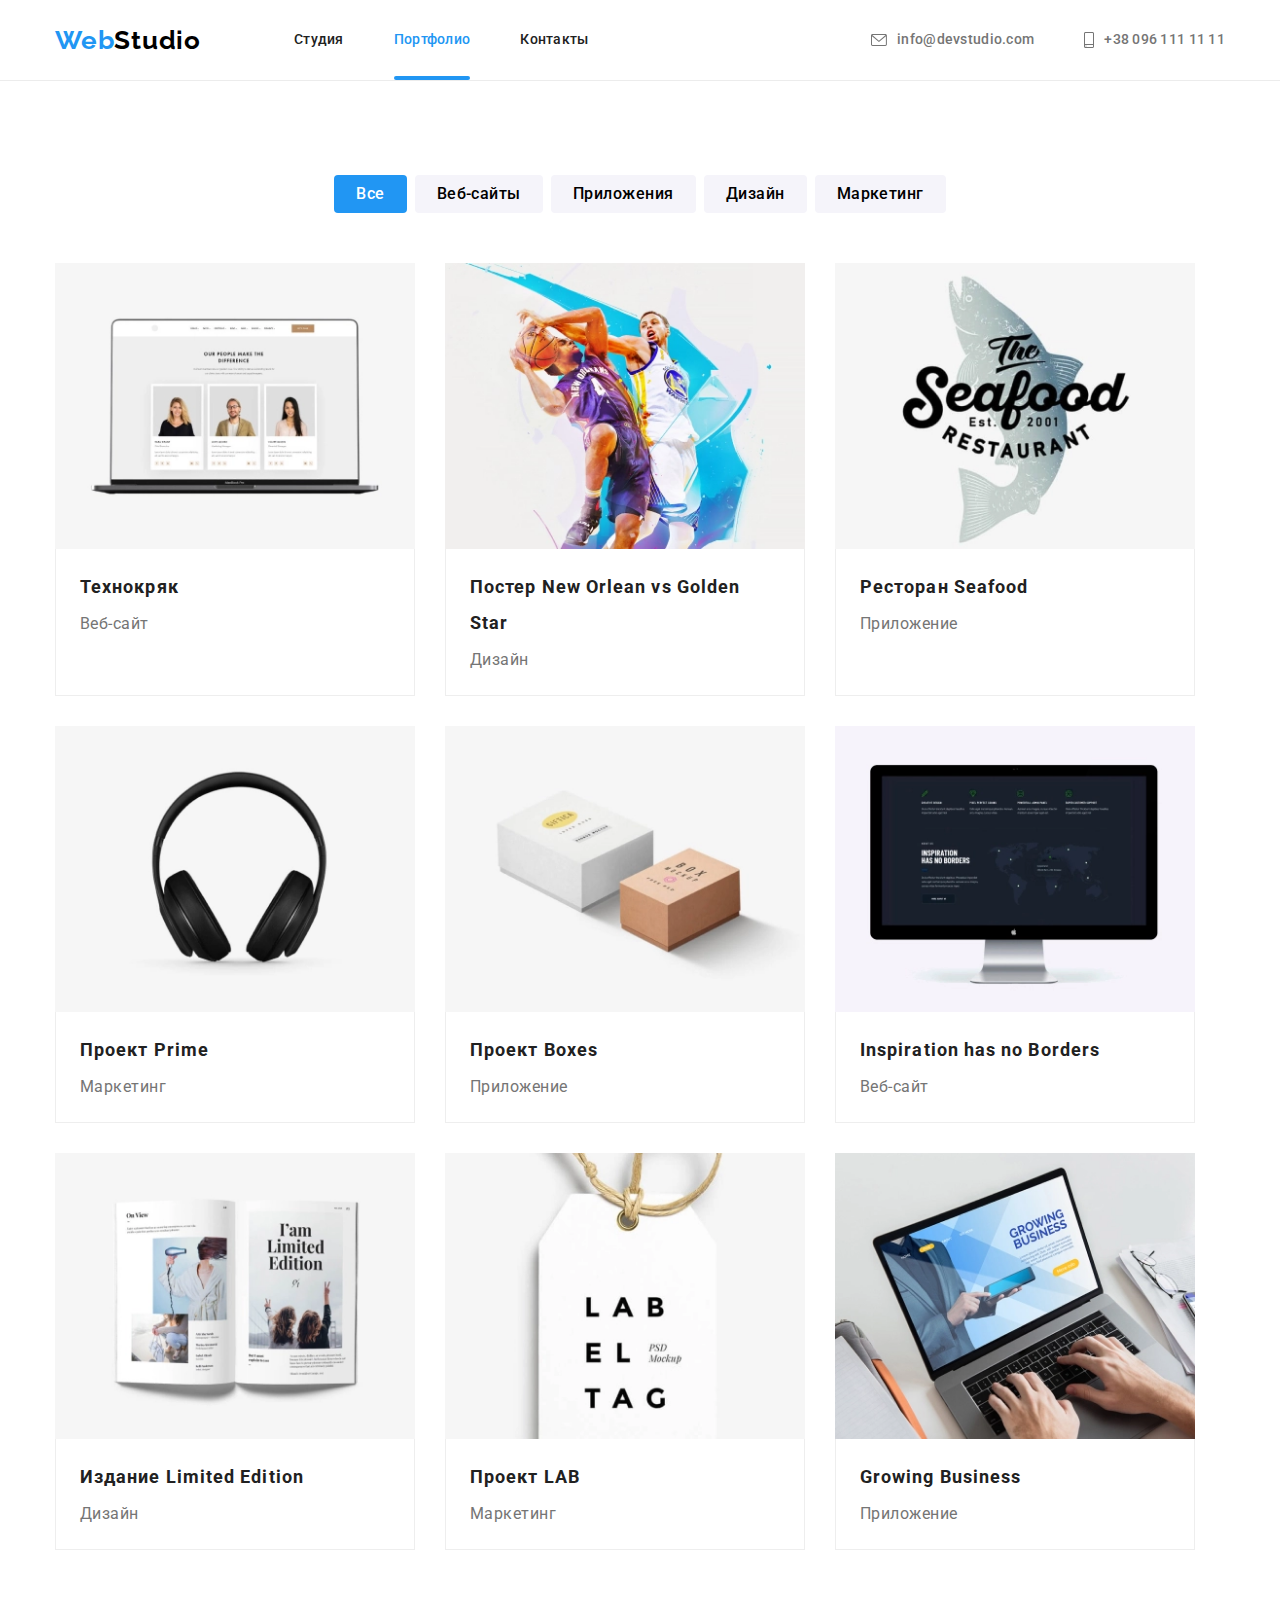
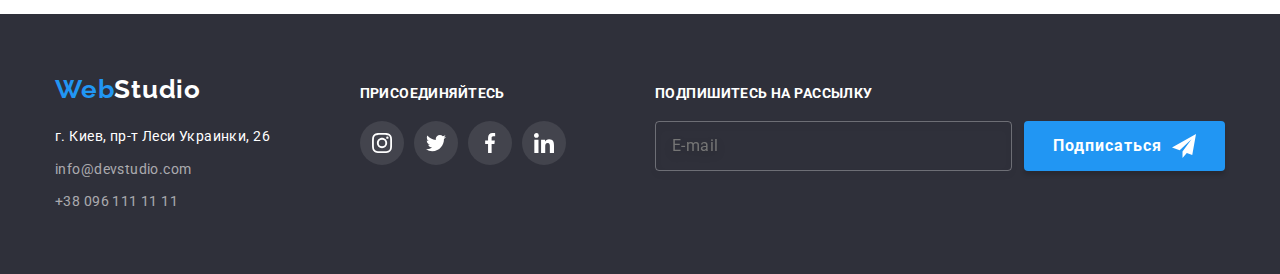
==== commit dc7c7e2d: "portfolio-ready" ====
--- a/portfolio.html
+++ b/portfolio.html
@@ -98,11 +98,11 @@
                                     <picture>
                                         <source srcset="./img/portfolio/desctop/p1x.webp 1x, ./img/portfolio/desctop/p12x.webp 2x" media="(min-width: 1200px)" type="image/webp">
                                         <source srcset="./img/portfolio/desctop/p1.jpg 1x, ./img/portfolio/desctop/p12.jpg 2x" media="(min-width: 1200px)">
-                                        <source srcset="./img/portfolio/tablet/t1x.webp 1x, ./img/portfolio/tablet/t12x.webp 2x" media="(min-width: 768px)" type="image/webp">
-                                        <source srcset="./img/portfolio/tablet/t1.jpg 1x, ./img/portfolio/tablet/t12.jpg 2x" media="(min-width: 768px)">
-                                        <source srcset="./img/portfolio/mobile/m1x.webp 1x, ./img/portfolio/mobile/m12x.webp 2x" media="(min-width: 480px)" type="image/webp">
-                                        <source srcset="./img/portfolio/mobile/m1.jpg 1x, ./img/portfolio/mobile/m12.jpg 2x" media="(min-width: 480px)">
-                                        <img src="./img/portfolio/mobile/m1.jpg" alt="Технокряк" />
+                                        <source srcset="./img/portfolio/tablet/t12x.webp 1x, ./img/portfolio/tablet/t1x.webp 2x" media="(min-width: 768px)" type="image/webp">
+                                        <source srcset="./img/portfolio/tablet/t12.jpg 1x, ./img/portfolio/tablet/t1.jpg 2x" media="(min-width: 768px)">
+                                        <source srcset="./img/portfolio/mobile/m12x.webp 1x, ./img/portfolio/mobile/m1x.webp 2x" media="(min-width: 480px)" type="image/webp">
+                                        <source srcset="./img/portfolio/mobile/m12.jpg 1x, ./img/portfolio/mobile/m1.jpg 2x" media="(min-width: 480px)">
+                                        <img src="./img/portfolio/mobile/m12.jpg" alt="Технокряк" />
                                     </picture>
                                     <div class="card-portfolio__hover">
                                         <p>Технокряк это современная площадка распространения коронавируса. Компании используют
@@ -123,11 +123,11 @@
                                     <picture>
                                         <source srcset="./img/portfolio/desctop/p2x.webp 1x, ./img/portfolio/desctop/p22x.webp 2x" media="(min-width: 1200px)" type="image/webp">
                                         <source srcset="./img/portfolio/desctop/p2.jpg 1x, ./img/portfolio/desctop/p22.jpg 2x" media="(min-width: 1200px)">
-                                        <source srcset="./img/portfolio/tablet/t2x.webp 1x, ./img/portfolio/tablet/t22x.webp 2x" media="(min-width: 768px)" type="image/webp">
-                                        <source srcset="./img/portfolio/tablet/t2.jpg 1x, ./img/portfolio/tablet/t22.jpg 2x" media="(min-width: 768px)">
-                                        <source srcset="./img/portfolio/mobile/m2x.webp 1x, ./img/portfolio/mobile/m22x.webp 2x" media="(min-width: 480px)" type="image/webp">
-                                        <source srcset="./img/portfolio/mobile/m2.jpg 1x, ./img/portfolio/mobile/m22.jpg 2x" media="(min-width: 480px)">
-                                        <img src="./img/portfolio/mobile/m2.jpg" alt="Технокряк" />
+                                        <source srcset="./img/portfolio/tablet/t22x.webp 1x, ./img/portfolio/tablet/t2x.webp 2x" media="(min-width: 768px)" type="image/webp">
+                                        <source srcset="./img/portfolio/tablet/t22.jpg 1x, ./img/portfolio/tablet/t2.jpg 2x" media="(min-width: 768px)">
+                                        <source srcset="./img/portfolio/mobile/m22x.webp 1x, ./img/portfolio/mobile/m2x.webp 2x" media="(min-width: 480px)" type="image/webp">
+                                        <source srcset="./img/portfolio/mobile/m22.jpg 1x, ./img/portfolio/mobile/m2.jpg 2x" media="(min-width: 480px)">
+                                        <img src="./img/portfolio/mobile/m22.jpg" alt="Технокряк" />
                                     </picture>
                                     <div class="card-portfolio__hover">
                                         <p>Технокряк это современная площадка распространения коронавируса. Компании используют
@@ -149,11 +149,11 @@
                                     <picture>
                                         <source srcset="./img/portfolio/desctop/p3x.webp 1x, ./img/portfolio/desctop/p32x.webp 2x"  media="(min-width: 1200px)" type="image/webp">
                                         <source srcset="./img/portfolio/desctop/p3.jpg 1x, ./img/portfolio/desctop/p32.jpg 2x" media="(min-width: 1200px)">
-                                        <source srcset="./img/portfolio/tablet/t3x.webp 1x, ./img/portfolio/tablet/t32x.webp 2x" media="(min-width: 768px)"  type="image/webp">
-                                        <source srcset="./img/portfolio/tablet/t3.jpg 1x, ./img/portfolio/tablet/t32.jpg 2x" media="(min-width: 768px)">
-                                        <source srcset="./img/portfolio/mobile/m3x.webp 1x, ./img/portfolio/mobile/m32x.webp 2x" media="(min-width: 480px)" type="image/webp">
-                                        <source srcset="./img/portfolio/mobile/m3.jpg 1x, ./img/portfolio/mobile/m32.jpg 2x" media="(min-width: 480px)">
-                                        <img src="./img/portfolio/mobile/m3.jpg" alt="Технокряк" />
+                                        <source srcset="./img/portfolio/tablet/t32x.webp 1x, ./img/portfolio/tablet/t3x.webp 2x" media="(min-width: 768px)"  type="image/webp">
+                                        <source srcset="./img/portfolio/tablet/t32.jpg 1x, ./img/portfolio/tablet/t3.jpg 2x" media="(min-width: 768px)">
+                                        <source srcset="./img/portfolio/mobile/m32x.webp 1x, ./img/portfolio/mobile/m3x.webp 2x" media="(min-width: 480px)" type="image/webp">
+                                        <source srcset="./img/portfolio/mobile/m32.jpg 1x, ./img/portfolio/mobile/m3.jpg 2x" media="(min-width: 480px)">
+                                        <img src="./img/portfolio/mobile/m32.jpg" alt="Технокряк" />
                                     </picture>
                                     <div class="card-portfolio__hover">
                                         <p>Технокряк это современная площадка распространения коронавируса. Компании используют
@@ -175,11 +175,11 @@
                                     <picture>
                                         <source srcset="./img/portfolio/desctop/p4x.webp 1x, ./img/portfolio/desctop/p42x.webp 2x"  media="(min-width: 1200px)" type="image/webp">
                                         <source srcset="./img/portfolio/desctop/p4.jpg 1x, ./img/portfolio/desctop/p42.jpg 2x" media="(min-width: 1200px)">
-                                        <source srcset="./img/portfolio/tablet/t4x.webp 1x, ./img/portfolio/tablet/t42x.webp 2x" media="(min-width: 768px)"  type="image/webp">
-                                        <source srcset="./img/portfolio/tablet/t4.jpg 1x, ./img/portfolio/tablet/t42.jpg 2x" media="(min-width: 768px)">
-                                        <source srcset="./img/portfolio/mobile/m4x.webp 1x, ./img/portfolio/mobile/m42x.webp 2x" media="(min-width: 480px)" type="image/webp">
-                                        <source srcset="./img/portfolio/mobile/m4.jpg 1x, ./img/portfolio/mobile/m42.jpg 2x" media="(min-width: 480px)">
-                                        <img src="./img/portfolio/mobile/m4.jpg" alt="Технокряк" />
+                                        <source srcset="./img/portfolio/tablet/t42x.webp 1x, ./img/portfolio/tablet/t4x.webp 2x" media="(min-width: 768px)"  type="image/webp">
+                                        <source srcset="./img/portfolio/tablet/t42.jpg 1x, ./img/portfolio/tablet/t4.jpg 2x" media="(min-width: 768px)">
+                                        <source srcset="./img/portfolio/mobile/m42x.webp 1x, ./img/portfolio/mobile/m4x.webp 2x" media="(min-width: 480px)" type="image/webp">
+                                        <source srcset="./img/portfolio/mobile/m42.jpg 1x, ./img/portfolio/mobile/m4.jpg 2x" media="(min-width: 480px)">
+                                        <img src="./img/portfolio/mobile/m42.jpg" alt="Технокряк" />
                                     </picture>
                                     <div class="card-portfolio__hover">
                                         <p>Технокряк это современная площадка распространения коронавируса. Компании используют
@@ -200,11 +200,11 @@
                                     <picture>
                                         <source srcset="./img/portfolio/desctop/p5x.webp 1x, ./img/portfolio/desctop/p52x.webp 2x"  media="(min-width: 1200px)" type="image/webp">
                                         <source srcset="./img/portfolio/desctop/p5.jpg 1x, ./img/portfolio/desctop/p52.jpg 2x" media="(min-width: 1200px)">
-                                        <source srcset="./img/portfolio/tablet/t5x.webp 1x, ./img/portfolio/tablet/t52x.webp 2x" media="(min-width: 768px)" type="image/webp">
-                                        <source srcset="./img/portfolio/tablet/t5.jpg 1x, ./img/portfolio/tablet/t52.jpg 2x" media="(min-width: 768px)">
-                                        <source srcset="./img/portfolio/mobile/m5x.webp 1x, ./img/portfolio/mobile/m52x.webp 2x" media="(min-width: 480px)" type="image/webp">
-                                        <source srcset="./img/portfolio/mobile/m5.jpg 1x, ./img/portfolio/mobile/m52.jpg 2x" media="(min-width: 480px)">
-                                        <img src="./img/portfolio/mobile/m5.jpg" alt="Технокряк" />
+                                        <source srcset="./img/portfolio/tablet/t52x.webp 1x, ./img/portfolio/tablet/t5x.webp 2x" media="(min-width: 768px)" type="image/webp">
+                                        <source srcset="./img/portfolio/tablet/t52.jpg 1x, ./img/portfolio/tablet/t5.jpg 2x" media="(min-width: 768px)">
+                                        <source srcset="./img/portfolio/mobile/m52x.webp 1x, ./img/portfolio/mobile/m5x.webp 2x" media="(min-width: 480px)" type="image/webp">
+                                        <source srcset="./img/portfolio/mobile/m52.jpg 1x, ./img/portfolio/mobile/m5.jpg 2x" media="(min-width: 480px)">
+                                        <img src="./img/portfolio/mobile/m52.jpg" alt="Технокряк" />
                                     </picture>
                                     <div class="card-portfolio__hover">
                                         <p>Технокряк это современная площадка распространения коронавируса. Компании используют
@@ -225,11 +225,11 @@
                                     <picture>
                                         <source srcset="./img/portfolio/desctop/p6x.webp 1x, ./img/portfolio/desctop/p62x.webp 2x" media="(min-width: 1200px)" type="image/webp">
                                         <source srcset="./img/portfolio/desctop/p6.jpg 1x, ./img/portfolio/desctop/p62.jpg 2x" media="(min-width: 1200px)">
-                                        <source srcset="./img/portfolio/tablet/t6x.webp 1x, ./img/portfolio/tablet/t62x.webp 2x" media="(min-width: 768px)" type="image/webp">
-                                        <source srcset="./img/portfolio/tablet/t6.jpg 1x, ./img/portfolio/tablet/t62.jpg 2x" media="(min-width: 768px)">
-                                        <source srcset="./img/portfolio/mobile/m6x.webp 1x, ./img/portfolio/mobile/m62x.webp 2x" media="(min-width: 480px)"  type="image/webp">
-                                        <source srcset="./img/portfolio/mobile/m6.jpg 1x, ./img/portfolio/mobile/m62.jpg 2x" media="(min-width: 480px)">
-                                        <img src="./img/portfolio/mobile/m6.jpg" alt="Технокряк" />
+                                        <source srcset="./img/portfolio/tablet/t62x.webp 1x, ./img/portfolio/tablet/t6x.webp 2x" media="(min-width: 768px)" type="image/webp">
+                                        <source srcset="./img/portfolio/tablet/t62.jpg 1x, ./img/portfolio/tablet/t6.jpg 2x" media="(min-width: 768px)">
+                                        <source srcset="./img/portfolio/mobile/m62x.webp 1x, ./img/portfolio/mobile/m6x.webp 2x" media="(min-width: 480px)"  type="image/webp">
+                                        <source srcset="./img/portfolio/mobile/m62.jpg 1x, ./img/portfolio/mobile/m6.jpg 2x" media="(min-width: 480px)">
+                                        <img src="./img/portfolio/mobile/m62.jpg" alt="Технокряк" />
                                     </picture>
                                     <div class="card-portfolio__hover">
                                         <p>Технокряк это современная площадка распространения коронавируса. Компании используют
@@ -250,11 +250,11 @@
                                     <picture>
                                         <source srcset="./img/portfolio/desctop/p7x.webp 1x, ./img/portfolio/desctop/p72x.webp 2x" media="(min-width: 1200px)" type="image/webp">
                                         <source srcset="./img/portfolio/desctop/p7.jpg 1x, ./img/portfolio/desctop/p72.jpg 2x" media="(min-width: 1200px)">
-                                        <source srcset="./img/portfolio/tablet/t7x.webp 1x, ./img/portfolio/tablet/t72x.webp 2x" media="(min-width: 768px)" type="image/webp">
-                                        <source srcset="./img/portfolio/tablet/t7.jpg 1x, ./img/portfolio/tablet/t72.jpg 2x" media="(min-width: 768px)">
-                                        <source srcset="./img/portfolio/mobile/m7x.webp 1x, ./img/portfolio/mobile/m72x.webp 2x" media="(min-width: 480px)" type="image/webp">
-                                        <source srcset="./img/portfolio/mobile/m7.jpg 1x, ./img/portfolio/mobile/m72.jpg 2x" media="(min-width: 480px)">
-                                        <img src="./img/portfolio/mobile/m7.jpg" alt="Технокряк" />
+                                        <source srcset="./img/portfolio/tablet/t72x.webp 1x, ./img/portfolio/tablet/t7x.webp 2x" media="(min-width: 768px)" type="image/webp">
+                                        <source srcset="./img/portfolio/tablet/t72.jpg 1x, ./img/portfolio/tablet/t7.jpg 2x" media="(min-width: 768px)">
+                                        <source srcset="./img/portfolio/mobile/m72x.webp 1x, ./img/portfolio/mobile/m7x.webp 2x" media="(min-width: 480px)" type="image/webp">
+                                        <source srcset="./img/portfolio/mobile/m72.jpg 1x, ./img/portfolio/mobile/m7.jpg 2x" media="(min-width: 480px)">
+                                        <img src="./img/portfolio/mobile/m72.jpg" alt="Технокряк" />
                                     </picture>
                                     <div class="card-portfolio__hover">
                                         <p>Технокряк это современная площадка распространения коронавируса. Компании используют
@@ -276,11 +276,11 @@
                                     <picture>
                                         <source srcset="./img/portfolio/desctop/p8x.webp 1x, ./img/portfolio/desctop/p82x.webp 2x"  media="(min-width: 1200px)" type="image/webp">
                                         <source srcset="./img/portfolio/desctop/p8.jpg 1x, ./img/portfolio/desctop/p82.jpg 2x" media="(min-width: 1200px)">
-                                        <source srcset="./img/portfolio/tablet/t8x.webp 1x, ./img/portfolio/tablet/t82x.webp 2x" media="(min-width: 768px)" type="image/webp">
-                                        <source srcset="./img/portfolio/tablet/t8.jpg 1x, ./img/portfolio/tablet/t82.jpg 2x" media="(min-width: 768px)">
-                                        <source srcset="./img/portfolio/mobile/m8x.webp 1x, ./img/portfolio/mobile/m82x.webp 2x" media="(min-width: 480px)"  type="image/webp">
-                                        <source srcset="./img/portfolio/mobile/m8.jpg 1x, ./img/portfolio/mobile/m82.jpg 2x" media="(min-width: 480px)">
-                                        <img src="./img/portfolio/mobile/m8.jpg" alt="Технокряк" />
+                                        <source srcset="./img/portfolio/tablet/t82x.webp 1x, ./img/portfolio/tablet/t8x.webp 2x" media="(min-width: 768px)" type="image/webp">
+                                        <source srcset="./img/portfolio/tablet/t82.jpg 1x, ./img/portfolio/tablet/t8.jpg 2x" media="(min-width: 768px)">
+                                        <source srcset="./img/portfolio/mobile/m82x.webp 1x, ./img/portfolio/mobile/m8x.webp 2x" media="(min-width: 480px)"  type="image/webp">
+                                        <source srcset="./img/portfolio/mobile/m82.jpg 1x, ./img/portfolio/mobile/m8.jpg 2x" media="(min-width: 480px)">
+                                        <img src="./img/portfolio/mobile/m82.jpg" alt="Технокряк" />
                                     </picture>
                                     <div class="card-portfolio__hover">
                                         <p>Технокряк это современная площадка распространения коронавируса. Компании используют
@@ -302,8 +302,8 @@
                                     <picture>
                                         <source srcset="./img/portfolio/desctop/p9x.webp 1x, ./img/portfolio/desctop/p92x.webp 2x"  media="(min-width: 1200px)" type="image/webp">
                                         <source srcset="./img/portfolio/desctop/p9.jpg 1x, ./img/portfolio/desctop/p92.jpg 2x" media="(min-width: 1200px)">
-                                        <source srcset="./img/portfolio/tablet/t9x.webp 1x, ./img/portfolio/tablet/t92x.webp 2x" media="(min-width: 768px)"   type="image/webp">
-                                        <source srcset="./img/portfolio/tablet/t9.jpg 1x, ./img/portfolio/tablet/t92.jpg 2x" media="(min-width: 768px)">
+                                        <source srcset="./img/portfolio/tablet/t92x.webp 1x, ./img/portfolio/tablet/t9x.webp 2x" media="(min-width: 768px)"   type="image/webp">
+                                        <source srcset="./img/portfolio/tablet/t92.jpg 1x, ./img/portfolio/tablet/t2.jpg 2x" media="(min-width: 768px)">
                                         <source srcset="./img/portfolio/mobile/m9x.webp 1x, ./img/portfolio/mobile/m92x.webp 2x" media="(min-width: 480px)"  type="image/webp">
                                         <source srcset="./img/portfolio/mobile/m9.jpg 1x, ./img/portfolio/mobile/m92.jpg 2x" media="(min-width: 480px)">
                                         <img src="./img/portfolio/mobile/m9.jpg" alt="Технокряк" />
--- a/css/main.min.css
+++ b/css/main.min.css
@@ -1,2 +1,2 @@
-:root{--main-font:Roboto,sans-serif;--active-color:#2196F3;--bold-text-color:#212121;--grey-text-color:#757575}*{border:0}p{margin:0;padding:0}ul{margin:0;padding:0}ul li{list-style:none;margin:0;padding:0}h1,h2,h3,h4,h5,h6{font-size:inherit;font-weight:inherit;margin:0;padding:0}img{display:block}body{font-family:var(--main-font);color:var(--bold-text-color);position:relative}body.overflowed{overflow:hidden}.wrapper{position:relative;width:100%;display:flex;flex-direction:column;overflow:hidden;min-height:100%}.page{flex:1 1 auto}.container{max-width:1200px;padding:0 15px;margin:0 auto}@media screen and (max-width: 480px){.section{padding:60px 0}}@media screen and (min-width: 480px){.section{padding:60px 0}}@media screen and (min-width: 1200px){.section{padding:94px 0}}.logo{font-family:Raleway,sans-serif;font-style:normal;font-weight:bold;font-size:26px;line-height:1.19;letter-spacing:0.03em;text-decoration:none}.logo span{color:var(--active-color)}.title{font-style:normal;font-weight:bold;font-size:36px;line-height:1.17;text-align:center;letter-spacing:0.03em;margin-bottom:50px}.is-hidden{opacity:0;visibility:hidden;pointer-events:none;transition:transform 500ms cubic-bezier(0.4, 0, 0.2, 1),opacity 500ms cubic-bezier(0.4, 0, 0.2, 1),visibility 500ms cubic-bezier(0.4, 0, 0.2, 1)}img{display:block;width:100%;height:auto}.header{border-bottom:1px solid #ECECEC;position:relative}.header__container{display:flex;align-items:center}.header__logo{color:black;margin-right:93px}@media (max-width: 768px){.header__logo{display:flex;flex:1 1 auto;padding:15px 0}}.header__menu{display:flex}@media (min-width: 768px){.header__menu{flex:1 1 auto}}@media (max-width: 768px){.menu__body{position:fixed;padding:40px;top:-120%;left:0;width:100%;height:100%;background-color:white;transition:all 0.3s ease 0s;z-index:7;overflow:auto}.menu__body.is-open{top:0%;display:flex;flex-direction:column}}.menu__contacts{margin-top:30px;margin-bottom:64px}.menu__contacts li{margin:0 0 30px 0}.menu__contacts li:last-child{margin:0}.menu__contacts li a{text-decoration:none;font-weight:500;font-size:24px;line-height:28px;letter-spacing:0.02em;color:var(--grey-text-color)}.menu__contacts li a span{font-weight:500;font-size:34px;line-height:40px;letter-spacing:0.02em;color:var(--active-color)}@media (min-width: 768px){.menu__contacts{display:none}}.menu__socials{display:flex;align-items:center;flex-wrap:wrap}.menu__socials li{display:inline-block;margin:0 10px 0 0}.menu__socials li a{text-decoration:none;font-weight:500;font-size:18px;line-height:2;letter-spacing:0.02em;color:var(--active-color)}.menu__socials li:not(:last-child):after{content:'';width:22px;height:0px;border:1px solid rgba(33,33,33,0.2);transform:rotate(90deg);margin:0 0 0 10px}@media (min-width: 768px){.menu__socials{display:none}}.menu-burger{outline:none}@media screen and (max-width: 767px){.menu-burger{display:inline-flex;margin:0;padding:0;border:0;fill:var(--bold-text-color);background-color:transparent;z-index:1000}.menu-burger .icon-cross{display:none}.menu-burger .icon-cross:hover,.menu-burger .icon-cross:focus{fill:var(--active-color)}.menu-burger .icon-menu:hover,.menu-burger .icon-menu:focus{fill:var(--active-color)}.menu-burger.is-open .icon-cross{display:block;width:19px;height:19px}.menu-burger.is-open .icon-menu{display:none}}@media screen and (min-width: 768px){.menu-burger{display:none}}.menu__list{display:flex}@media (max-width: 768px){.menu__list{flex-direction:column;flex:1 1 auto}}.menu__list li{margin:0 0 35px 0}.menu__list li:last-child{margin:0px}@media (min-width: 768px){.menu__list{flex-wrap:wrap}.menu__list li{margin:0 50px 0 0}.menu__list li:last-child{margin:0px}}.menu__link{font-weight:500;font-size:40px;line-height:1.14;text-align:center;letter-spacing:0.02em;text-decoration:none;color:var(--bold-text-color);transition:color 250ms cubic-bezier(0.4, 0, 0.2, 1)}.menu__link:hover,.menu__link:focus{color:var(--active-color)}.menu__link.active{color:var(--active-color)}@media (min-width: 768px){.menu__link.active:after{content:"";display:block;position:absolute;top:76px;background:var(--active-color);border-radius:2px;width:100%;height:4px}}@media (min-width: 768px){.menu__link{position:relative;display:block;padding:32px 0;font-style:normal;font-weight:500;font-size:14px}}.header__contacts{display:none}@media (min-width: 768px){.header__contacts{display:flex;justify-content:flex-end;flex-direction:column}}@media (min-width: 1200px){.header__contacts{flex-direction:row}}.contacts-header__item{margin:0 0 30px 0}@media (min-width: 480px){.contacts-header__item{margin:0 0 10px 0}}@media (min-width: 1200px){.contacts-header__item{margin:0 50px 0px 0}}.contacts-header__item:last-child{margin:0px}.contacts-header__link{text-decoration:none;display:flex;align-items:center;font-style:normal;font-weight:500;font-size:14px;line-height:1.14;letter-spacing:0.02em;color:var(--grey-text-color);fill:#757575;transition:color 250ms cubic-bezier(0.4, 0, 0.2, 1),fill 250ms cubic-bezier(0.4, 0, 0.2, 1)}.contacts-header__link span{padding:0 0 0 10px}.contacts-header__link:hover,.contacts-header__link:focus{color:var(--active-color);fill:var(--active-color)}.order{max-width:1600px;text-align:center;padding:200px 0;margin:0 auto;background-image:linear-gradient(rgba(47,48,58,0.6), rgba(47,48,58,0.6)),url("../img/hero/bg1x.jpg");background-size:cover;background-position:center;background-repeat:no-repeat}@media (max-width: 768px){.order{padding:118px 0}}@media screen and (min-resolution: 2dppx){.order{background-image:linear-gradient(rgba(47,48,58,0.6), rgba(47,48,58,0.6)),url("../img/hero/bg2x.jpg")}}@media screen and (min-width: 480px){.order{background-image:linear-gradient(rgba(47,48,58,0.6), rgba(47,48,58,0.6)),url("../img/hero/bgt1x.jpg")}}@media screen and (min-width: 480px) and (min-resolution: 2dppx){.order{background-image:linear-gradient(rgba(47,48,58,0.6), rgba(47,48,58,0.6)),url("../img/hero/bgt2x.jpg")}}@media screen and (min-width: 768px){.order{background-image:linear-gradient(rgba(47,48,58,0.6), rgba(47,48,58,0.6)),url("../img/hero/bgd1x.jpg")}}@media screen and (min-width: 768px) and (min-resolution: 2dppx){.order{background-image:linear-gradient(rgba(47,48,58,0.6), rgba(47,48,58,0.6)),url("../img/hero/bgd2x.jpg")}}.order__title{font-weight:900;font-size:26px;line-height:1.36;text-align:center;letter-spacing:0.06em;text-transform:uppercase;color:white;margin-bottom:30px;color:#FFFFFF}@media (min-width: 768px){.order__title{font-size:44px}}.order__button{cursor:pointer;font-style:normal;font-weight:bold;font-size:16px;line-height:1.87;text-align:center;letter-spacing:0.06em;background-color:var(--active-color);color:white;width:200px;height:50px;border-radius:5px;transition:background-color 250ms cubic-bezier(0.4, 0, 0.2, 1)}.order__button:hover{background-color:#188CE8}.peculiarities__list{display:block}@media (min-width: 768px){.peculiarities__list{display:flex;flex-wrap:wrap;justify-content:center}}.peculiarities__item{margin:0 0 30px 0}.peculiarities__item:last-child{margin:0}@media (min-width: 768px){.peculiarities__item{width:47.5%}.peculiarities__item:nth-child(1){margin:0 30px 30px 0}.peculiarities__item:nth-child(2){margin:0 0px 30px 0}.peculiarities__item:nth-child(3){margin:0 30px 0px 0}.peculiarities__item:nth-child(4){margin:0}}@media (min-width: 1200px){.peculiarities__item{width:270px;margin:0 30px 0 0}.peculiarities__item:nth-child(n){margin:0 30px 0 0}.peculiarities__item:last-child{margin:0}}.item-peculiarities__image{height:120px;text-align:center;display:flex;justify-content:center;align-items:center;margin-bottom:30px;background-color:#F5F4FA}.item-peculiarities__title{font-style:normal;font-weight:bold;font-size:14px;line-height:1.14;letter-spacing:0.03em;text-transform:uppercase;margin-bottom:10px}@media (max-width: 768px){.item-peculiarities__title{text-align:center}}.item-peculiarities__text{font-style:normal;font-weight:normal;font-size:14px;line-height:1.7;letter-spacing:0.03em;color:var(--grey-text-color)}.occupation__section{padding:0 0 94px 0;display:none}@media (min-width: 1200px){.occupation__section{display:block}}.occupation__list{display:flex}.occupation__item{position:relative;margin-right:30px;width:370px}.occupation__item:last-child{margin-right:0px}.occupation__text{position:absolute;width:100%;bottom:0;left:0;background-color:rgba(47,48,58,0.8);display:flex;justify-content:center;align-items:center}.occupation__text p{font-weight:bold;font-size:14px;line-height:16px;text-align:center;letter-spacing:0.03em;text-transform:uppercase;color:#FFFFFF;padding:27px 0}.team__section{background-color:#F5F4FA}.team__cards{display:block}@media (min-width: 768px){.team__cards{display:flex;justify-content:center;flex-wrap:wrap}}.card-team__item{width:100%;margin:0 0 30px 0;background-color:#fff;box-shadow:0px 1px 3px rgba(0,0,0,0.12),0px 1px 1px rgba(0,0,0,0.14),0px 2px 1px rgba(0,0,0,0.2);border-radius:0px 0px 4px 4px}.card-team__item:last-child{margin:0}@media (min-width: 768px){.card-team__item{width:47.5%}.card-team__item:nth-child(1){margin:0 30px 30px 0}.card-team__item:nth-child(2){margin:0 0px 30px 0}.card-team__item:nth-child(3){margin:0 30px 0px 0}.card-team__item:nth-child(4){margin:0}}@media (min-width: 1200px){.card-team__item{width:270px;margin:0 30px 0 0}.card-team__item:nth-child(n){margin:0 30px 0 0}.card-team__item:last-child{margin:0}}.card-team__content{padding:30px 32px 30px 32px}.card-team__title{font-style:normal;font-weight:500;font-size:16px;line-height:1.19;letter-spacing:0.03em;text-align:center;margin-bottom:10px}.card-team__text{margin:0 0 14px 0;text-align:center;font-style:normal;font-weight:normal;font-size:16px;line-height:1.19;letter-spacing:0.03em;color:var(--grey-text-color)}.card-team__links{border-radius:50%;width:44px;height:44px;display:flex;justify-content:center;align-items:center;fill:#AFB1B8;transition:background-color 250ms cubic-bezier(0.4, 0, 0.2, 1),fill 250ms cubic-bezier(0.4, 0, 0.2, 1)}.card-team__links:hover,.card-team__links:focus{fill:white;background-color:var(--active-color)}.card-team__icons{display:flex;justify-content:center;align-items:center}.card-team__icons li{margin-right:10px}.card-team__icons li:last-child{margin:0}.clients__links{fill:#AFB1B8;width:100%;height:92px;display:flex;justify-content:center;align-items:center;border:1px solid #AFB1B8;border-radius:5px;transition:fill 250ms cubic-bezier(0.4, 0, 0.2, 1),border 250ms cubic-bezier(0.4, 0, 0.2, 1)}.clients__links:hover,.clients__links:focus{fill:var(--active-color);border:1px solid var(--active-color)}.clients__list{display:flex;flex-wrap:wrap;justify-content:center}.clients__list li{width:calc((100% - 2 * 30px) / 2);margin:0 0 30px 0}.clients__list li:nth-child(2n+1){margin:0 30px 30px 0}.clients__list li:nth-child(5n){margin:0 30px 0 0}.clients__list li:last-child{margin:0}@media (min-width: 768px){.clients__list li{width:calc((100% - 3 * 30px) / 3);margin-right:30px}.clients__list li:nth-child(n-3){margin-bottom:30px}.clients__list li:nth-child(3n){margin-right:0px}.clients__list li:nth-child(n+4){margin-bottom:0px}}@media (min-width: 1200px){.clients__list li{width:calc((100% - 6 * 30px) / 6);margin-right:30px}.clients__list li:nth-child(n){margin-right:30px}.clients__list li:last-child{margin-right:0}}.footer{background-color:#2F303A;padding:60px 0}.footer__container{display:block;text-align:center}@media (min-width: 768px){.footer__container{display:flex;flex-wrap:wrap;justify-content:space-between;align-items:center}}@media (min-width: 1200px){.footer__container{display:flex;justify-content:space-between;align-items:baseline}}.footer__column{margin-bottom:70px;text-align:center}.footer__column:last-child{margin-bottom:0}@media (min-width: 768px){.footer__column:nth-child(3){width:100%}}@media (min-width: 1200px){.footer__column{margin-right:70px;margin-bottom:0;text-align:left}.footer__column:nth-child(3){width:570px}.footer__column:last-child{margin-right:0px}}.footer__join{margin-bottom:20px;font-style:normal;font-weight:bold;font-size:14px;line-height:16px;letter-spacing:0.03em;text-transform:uppercase;color:#fff}.footer__icons{display:flex;justify-content:center}@media (min-width: 768px){.footer__icons{justify-content:center}}@media (min-width: 1200px){.footer__icons{justify-content:stretch}}.footer__icons li{margin-right:10px;border-radius:50%;background-color:#43444d}.footer__icons li:last-child{margin:0}.footer__links{width:44px;height:44px;display:flex;justify-content:center;align-items:center;fill:white;border-radius:50%;transition:background-color 250ms cubic-bezier(0.4, 0, 0.2, 1),fill 250ms cubic-bezier(0.4, 0, 0.2, 1)}.footer__links:hover,.footer__links:focus{fill:white;background-color:var(--active-color)}.footer__logo{display:block;color:white;margin-bottom:20px}.footer__address p{font-style:normal;font-weight:normal;font-size:14px;line-height:1.7;letter-spacing:0.03em;color:white;margin-bottom:9px}.contacts-footer__item{margin-bottom:9px}.contacts-footer__item:last-child{margin-bottom:0}.contacts-footer__link{font-style:normal;font-weight:normal;font-size:14px;line-height:1.7;letter-spacing:0.03em;color:rgba(255,255,255,0.6);text-decoration:none;transition:color 250ms cubic-bezier(0.4, 0, 0.2, 1)}.contacts-footer__link:hover,.contacts-footer__link:focus{color:var(--active-color)}@media (min-width: 768px){.form-footer{display:flex;flex-direction:column;justify-content:center;align-items:center;max-width:450px;margin:0 auto}}@media (min-width: 1200px){.form-footer{display:block;max-width:none;text-align:left}}.form-footer__title{font-weight:bold;font-size:14px;line-height:16px;letter-spacing:0.03em;text-transform:uppercase;color:#FFFFFF;margin-bottom:20px}.form-footer__input{display:block;padding:12px 16px;font-size:16px;line-height:20px;letter-spacing:0.03em;color:rgba(255,255,255,0.6);width:100%;border:1px solid rgba(255,255,255,0.3);box-sizing:border-box;filter:drop-shadow(0px 4px 4px rgba(0,0,0,0.15));outline:none;border-radius:4px;background-color:transparent}@media (min-width: 768px){.form-footer__input{min-width:450px}}@media (min-width: 1200px){.form-footer__input{width:358px;display:flex;align-items:center;min-width:0}}.form-footer__form{display:block;text-align:center;width:100%}@media (min-width: 1200px){.form-footer__form{display:flex}}.form-footer__button{margin-top:20px;cursor:pointer;background-color:var(--active-color);margin-left:12px;display:inline-flex;align-items:center;justify-content:center;padding:10px 29px;box-shadow:0px 4px 4px rgba(0,0,0,0.15);border-radius:4px}@media (min-width: 1200px){.form-footer__button{display:flex;align-items:center;justify-content:center;margin-top:0px}}.form-footer__button span{display:inline-block;margin-right:10px;font-weight:bold;font-size:16px;line-height:30px;letter-spacing:0.06em;color:#FFFFFF}.backdrop{position:fixed;background-color:rgba(0,0,0,0.2);top:0;left:0;width:100%;height:100%;overflow-y:scroll}.backdrop.is-hidden .backdrop__modal{transform:scale(0)}.backdrop__modal{position:absolute;width:95%;height:609px;background-color:#fff;top:50%;left:50%;transform:scale(1) translate(-50%, -50%);transition:transform 500ms cubic-bezier(0.4, 0, 0.2, 1),opacity 500ms cubic-bezier(0.4, 0, 0.2, 1),visibility 500ms cubic-bezier(0.4, 0, 0.2, 1);transform-origin:0 -100%}@media (max-width: 768px){.backdrop__modal{top:55%}}@media (min-width: 480px){.backdrop__modal{width:450px;height:609px}}@media (min-width: 1200px){.backdrop__modal{width:528px;height:581px;max-width:none;max-height:none}}.backdrop__close{cursor:pointer;position:absolute;top:8px;right:8px;border:1px solid rgba(0,0,0,0.1);border-radius:50%;width:30px;height:30px;background-color:#fff}.backdrop__close svg{position:absolute;top:50%;left:50%;transform:translate(-50%, -50%);width:11px;height:11px;fill:#212121;transition:fill 250ms cubic-bezier(0.4, 0, 0.2, 1)}.backdrop__close:hover svg{fill:var(--active-color)}.modal{padding:40px}.modal__title{font-weight:bold;font-size:20px;line-height:23px;text-align:center;letter-spacing:0.03em;color:#212121;margin-bottom:12px}.modal__item{display:inline-block;position:relative;margin-bottom:10px;width:100%}.modal__lable{font-size:12px;line-height:14px;letter-spacing:0.01em;color:#757575;margin-bottom:4px}.modal__input{width:100%;height:40px;padding:12px 12px 12px 42px;border:1px solid rgba(33,33,33,0.2);border-radius:4px;outline:none;transition:border 250ms cubic-bezier(0.4, 0, 0.2, 1)}@media (min-width: 1200px){.modal__input{width:448px}}.modal__input:focus{border:1px solid #2196F3}.modal__input:focus ~ .modal__icon{fill:#2196F3}.modal__icon{fill:#212121;position:absolute;top:50%;left:3%;transition:fill 250ms cubic-bezier(0.4, 0, 0.2, 1)}.comment{margin-bottom:20px}.comment__label{display:block;font-size:12px;line-height:14px;letter-spacing:0.01em;color:#757575;margin-bottom:4px}.comment__input{padding:12px 16px;min-width:100%;height:120px;border:1px solid rgba(33,33,33,0.2);border-radius:4px;resize:none;transition:border 250ms cubic-bezier(0.4, 0, 0.2, 1);outline:none}@media (min-width: 1200px){.comment__input{min-width:100%}}.comment__input:focus{border:1px solid #2196F3}.modal__agreement{display:flex;justify-content:center;align-items:center}.modal__checkbox{position:absolute;width:1px;height:1px;margin:-1px;border:0;padding:0;clip:rect(0 0 0 0);overflow:hidden}.modal__checkbox:checked+.checkbox__icon{border-color:transparent;background-color:var(--active-color);background-image:url(../img/icon-check.svg);background-size:contain;background-origin:border-box;background-repeat:no-repeat}.checkbox__icon{display:inline-block;width:16px;height:15px;margin-right:5px;border:2px solid #212121;border-radius:3px;cursor:pointer;transition:all 250ms cubic-bezier(0.4, 0, 0.2, 1)}.modal__link{font-size:12px;line-height:24px;letter-spacing:0.03em;text-decoration-line:underline;color:#2196F3}@media (min-width: 1200px){.modal__link{font-size:14px}}.modal__text{font-size:12px;line-height:24px;letter-spacing:0.03em;color:#757575}@media (min-width: 1200px){.modal__text{font-size:14px}}.modal__send{margin-top:20px;display:flex;justify-content:center;align-items:center}.modal__button{padding:10px 55px;cursor:pointer;background-color:var(--active-color);font-weight:bold;font-size:16px;line-height:30px;display:flex;align-items:center;justify-content:center;letter-spacing:0.06em;color:#FFFFFF;box-shadow:0px 4px 4px rgba(0,0,0,0.15);border-radius:4px;transition:background-color 250ms cubic-bezier(0.4, 0, 0.2, 1)}.modal__button:hover,.modal__button:focus{background-color:#188CE8}.filter__list{display:flex;justify-content:center;align-items:center;margin-bottom:50px}.filter__item{margin-right:8px}.filter__item:last-child{margin-right:0px}.filter__item button{height:38px;cursor:pointer;font-style:normal;font-weight:500;font-size:16px;line-height:1.62;text-align:center;letter-spacing:0.03em;background-color:#F5F4FA;border-radius:4px;padding:6px 22px;transition:box-shadow 250ms cubic-bezier(0.4, 0, 0.2, 1),color 250ms cubic-bezier(0.4, 0, 0.2, 1),background-color 250ms cubic-bezier(0.4, 0, 0.2, 1)}.filter__item button:hover{background-color:var(--active-color);color:white;box-shadow:0px 3px 1px rgba(0,0,0,0.1),0px 1px 2px rgba(0,0,0,0.08),0px 2px 2px rgba(0,0,0,0.12)}.filter__item.active button{color:white;background-color:var(--active-color)}.portfolio__cards{display:flex;flex-wrap:wrap;margin-bottom:-30px}.portfolio__card{margin-bottom:30px;margin-right:30px;width:370px}.portfolio__card:nth-child(3n+3){margin-right:0px}.card-portfolio__content{border-bottom:1px solid #EEEEEE;border-right:1px solid #EEEEEE;border-left:1px solid #EEEEEE;padding:20px 24px}.card-portfolio__image{position:relative;overflow:hidden}.card-portfolio__hover{position:absolute;background-color:rgba(33,150,243,0.9);top:0;left:0;width:100%;height:100%;transform:translate(0, 100%);transition:transform 250ms cubic-bezier(0.4, 0, 0.2, 1)}.card-portfolio__hover p{padding:63px 24px;font-size:18px;line-height:28px;letter-spacing:0.03em;color:#FFFFFF}.card-portfolio__link{display:inline-block;text-decoration:none;transition:box-shadow 250ms cubic-bezier(0.4, 0, 0.2, 1)}.card-portfolio__link:hover,.card-portfolio__link:focus{box-shadow:0px 1px 1px rgba(0,0,0,0.12),0px 4px 4px rgba(0,0,0,0.06),1px 4px 6px rgba(0,0,0,0.16)}.card-portfolio__link:hover .card-portfolio__hover,.card-portfolio__link:focus .card-portfolio__hover{transform:translate(0, 0%)}.card-portfolio__title{display:block;font-style:normal;font-weight:bold;font-size:18px;line-height:2;letter-spacing:0.06em;color:var(--bold-text-color);margin-bottom:4px}.card-portfolio__text{font-style:normal;font-weight:normal;font-size:16px;line-height:1.87;letter-spacing:0.03em;color:var(--grey-text-color)}
+:root{--main-font:Roboto,sans-serif;--active-color:#2196F3;--bold-text-color:#212121;--grey-text-color:#757575}*{border:0}p{margin:0;padding:0}ul{margin:0;padding:0}ul li{list-style:none;margin:0;padding:0}h1,h2,h3,h4,h5,h6{font-size:inherit;font-weight:inherit;margin:0;padding:0}img{display:block}body{font-family:var(--main-font);color:var(--bold-text-color);position:relative}body.overflowed{overflow:hidden}.wrapper{position:relative;width:100%;display:flex;flex-direction:column;overflow:hidden;min-height:100%}.page{flex:1 1 auto}.container{max-width:1200px;padding:0 15px;margin:0 auto}@media screen and (max-width: 480px){.section{padding:60px 0}}@media screen and (min-width: 480px){.section{padding:60px 0}}@media screen and (min-width: 1200px){.section{padding:94px 0}}.logo{font-family:Raleway,sans-serif;font-style:normal;font-weight:bold;font-size:26px;line-height:1.19;letter-spacing:0.03em;text-decoration:none}.logo span{color:var(--active-color)}.title{font-style:normal;font-weight:bold;font-size:36px;line-height:1.17;text-align:center;letter-spacing:0.03em;margin-bottom:50px}.is-hidden{opacity:0;visibility:hidden;pointer-events:none;transition:transform 500ms cubic-bezier(0.4, 0, 0.2, 1),opacity 500ms cubic-bezier(0.4, 0, 0.2, 1),visibility 500ms cubic-bezier(0.4, 0, 0.2, 1)}img{display:block;width:100%;height:auto}.header{border-bottom:1px solid #ECECEC;position:relative}.header__container{display:flex;align-items:center}.header__logo{color:black;margin-right:93px}@media (max-width: 768px){.header__logo{display:flex;flex:1 1 auto;padding:15px 0}}.header__menu{display:flex}@media (min-width: 768px){.header__menu{flex:1 1 auto}}@media (max-width: 768px){.menu__body{position:fixed;padding:40px;top:-120%;left:0;width:100%;height:100%;background-color:white;transition:all 0.3s ease 0s;z-index:7;overflow:auto}.menu__body.is-open{top:0%;display:flex;flex-direction:column}}.menu__contacts{margin-top:30px;margin-bottom:64px}.menu__contacts li{margin:0 0 30px 0}.menu__contacts li:last-child{margin:0}.menu__contacts li a{text-decoration:none;font-weight:500;font-size:24px;line-height:28px;letter-spacing:0.02em;color:var(--grey-text-color)}.menu__contacts li a span{font-weight:500;font-size:34px;line-height:40px;letter-spacing:0.02em;color:var(--active-color)}@media (min-width: 768px){.menu__contacts{display:none}}.menu__socials{display:flex;align-items:center;flex-wrap:wrap}.menu__socials li{display:inline-block;margin:0 10px 0 0}.menu__socials li a{text-decoration:none;font-weight:500;font-size:18px;line-height:2;letter-spacing:0.02em;color:var(--active-color)}.menu__socials li:not(:last-child):after{content:'';width:22px;height:0px;border:1px solid rgba(33,33,33,0.2);transform:rotate(90deg);margin:0 0 0 10px}@media (min-width: 768px){.menu__socials{display:none}}.menu-burger{outline:none}@media screen and (max-width: 767px){.menu-burger{display:inline-flex;margin:0;padding:0;border:0;fill:var(--bold-text-color);background-color:transparent;z-index:1000}.menu-burger .icon-cross{display:none}.menu-burger .icon-cross:hover,.menu-burger .icon-cross:focus{fill:var(--active-color)}.menu-burger .icon-menu:hover,.menu-burger .icon-menu:focus{fill:var(--active-color)}.menu-burger.is-open .icon-cross{display:block;width:19px;height:19px}.menu-burger.is-open .icon-menu{display:none}}@media screen and (min-width: 768px){.menu-burger{display:none}}.menu__list{display:flex}@media (max-width: 768px){.menu__list{flex-direction:column;flex:1 1 auto}}.menu__list li{margin:0 0 35px 0}.menu__list li:last-child{margin:0px}@media (min-width: 768px){.menu__list{flex-wrap:wrap}.menu__list li{margin:0 50px 0 0}.menu__list li:last-child{margin:0px}}.menu__link{font-weight:500;font-size:40px;line-height:1.14;text-align:center;letter-spacing:0.02em;text-decoration:none;color:var(--bold-text-color);transition:color 250ms cubic-bezier(0.4, 0, 0.2, 1)}.menu__link:hover,.menu__link:focus{color:var(--active-color)}.menu__link.active{color:var(--active-color)}@media (min-width: 768px){.menu__link.active:after{content:"";display:block;position:absolute;top:76px;background:var(--active-color);border-radius:2px;width:100%;height:4px}}@media (min-width: 768px){.menu__link{position:relative;display:block;padding:32px 0;font-style:normal;font-weight:500;font-size:14px}}.header__contacts{display:none}@media (min-width: 768px){.header__contacts{display:flex;justify-content:flex-end;flex-direction:column}}@media (min-width: 1200px){.header__contacts{flex-direction:row}}.contacts-header__item{margin:0 0 30px 0}@media (min-width: 480px){.contacts-header__item{margin:0 0 10px 0}}@media (min-width: 1200px){.contacts-header__item{margin:0 50px 0px 0}}.contacts-header__item:last-child{margin:0px}.contacts-header__link{text-decoration:none;display:flex;align-items:center;font-style:normal;font-weight:500;font-size:14px;line-height:1.14;letter-spacing:0.02em;color:var(--grey-text-color);fill:#757575;transition:color 250ms cubic-bezier(0.4, 0, 0.2, 1),fill 250ms cubic-bezier(0.4, 0, 0.2, 1)}.contacts-header__link span{padding:0 0 0 10px}.contacts-header__link:hover,.contacts-header__link:focus{color:var(--active-color);fill:var(--active-color)}.order{max-width:1600px;text-align:center;padding:200px 0;margin:0 auto;background-image:linear-gradient(rgba(47,48,58,0.6), rgba(47,48,58,0.6)),url("../img/hero/bg1x.jpg");background-size:cover;background-position:center;background-repeat:no-repeat}@media (max-width: 768px){.order{padding:118px 0}}@media screen and (min-resolution: 2dppx){.order{background-image:linear-gradient(rgba(47,48,58,0.6), rgba(47,48,58,0.6)),url("../img/hero/bg2x.jpg")}}@media screen and (min-width: 480px){.order{background-image:linear-gradient(rgba(47,48,58,0.6), rgba(47,48,58,0.6)),url("../img/hero/bgt1x.jpg")}}@media screen and (min-width: 480px) and (min-resolution: 2dppx){.order{background-image:linear-gradient(rgba(47,48,58,0.6), rgba(47,48,58,0.6)),url("../img/hero/bgt2x.jpg")}}@media screen and (min-width: 768px){.order{background-image:linear-gradient(rgba(47,48,58,0.6), rgba(47,48,58,0.6)),url("../img/hero/bgd1x.jpg")}}@media screen and (min-width: 768px) and (min-resolution: 2dppx){.order{background-image:linear-gradient(rgba(47,48,58,0.6), rgba(47,48,58,0.6)),url("../img/hero/bgd2x.jpg")}}.order__title{font-weight:900;font-size:26px;line-height:1.36;text-align:center;letter-spacing:0.06em;text-transform:uppercase;color:white;margin-bottom:30px;color:#FFFFFF}@media (min-width: 768px){.order__title{font-size:44px}}.order__button{cursor:pointer;font-style:normal;font-weight:bold;font-size:16px;line-height:1.87;text-align:center;letter-spacing:0.06em;background-color:var(--active-color);color:white;width:200px;height:50px;border-radius:5px;transition:background-color 250ms cubic-bezier(0.4, 0, 0.2, 1)}.order__button:hover{background-color:#188CE8}.peculiarities__list{display:block}@media (min-width: 768px){.peculiarities__list{display:flex;flex-wrap:wrap;justify-content:center}}.peculiarities__item{margin:0 0 30px 0}.peculiarities__item:last-child{margin:0}@media (min-width: 768px){.peculiarities__item{width:47.5%}.peculiarities__item:nth-child(1){margin:0 30px 30px 0}.peculiarities__item:nth-child(2){margin:0 0px 30px 0}.peculiarities__item:nth-child(3){margin:0 30px 0px 0}.peculiarities__item:nth-child(4){margin:0}}@media (min-width: 1200px){.peculiarities__item{width:270px;margin:0 30px 0 0}.peculiarities__item:nth-child(n){margin:0 30px 0 0}.peculiarities__item:last-child{margin:0}}.item-peculiarities__image{height:120px;text-align:center;display:flex;justify-content:center;align-items:center;margin-bottom:30px;background-color:#F5F4FA}.item-peculiarities__title{font-style:normal;font-weight:bold;font-size:14px;line-height:1.14;letter-spacing:0.03em;text-transform:uppercase;margin-bottom:10px}@media (max-width: 768px){.item-peculiarities__title{text-align:center}}.item-peculiarities__text{font-style:normal;font-weight:normal;font-size:14px;line-height:1.7;letter-spacing:0.03em;color:var(--grey-text-color)}.occupation__section{padding:0 0 94px 0;display:none}@media (min-width: 1200px){.occupation__section{display:block}}.occupation__list{display:flex}.occupation__item{position:relative;margin-right:30px;width:370px}.occupation__item:last-child{margin-right:0px}.occupation__text{position:absolute;width:100%;bottom:0;left:0;background-color:rgba(47,48,58,0.8);display:flex;justify-content:center;align-items:center}.occupation__text p{font-weight:bold;font-size:14px;line-height:16px;text-align:center;letter-spacing:0.03em;text-transform:uppercase;color:#FFFFFF;padding:27px 0}.team__section{background-color:#F5F4FA}.team__cards{display:block}@media (min-width: 768px){.team__cards{display:flex;justify-content:center;flex-wrap:wrap}}.card-team__item{width:100%;margin:0 0 30px 0;background-color:#fff;box-shadow:0px 1px 3px rgba(0,0,0,0.12),0px 1px 1px rgba(0,0,0,0.14),0px 2px 1px rgba(0,0,0,0.2);border-radius:0px 0px 4px 4px}.card-team__item:last-child{margin:0}@media (min-width: 768px){.card-team__item{width:47.5%}.card-team__item:nth-child(1){margin:0 30px 30px 0}.card-team__item:nth-child(2){margin:0 0px 30px 0}.card-team__item:nth-child(3){margin:0 30px 0px 0}.card-team__item:nth-child(4){margin:0}}@media (min-width: 1200px){.card-team__item{width:270px;margin:0 30px 0 0}.card-team__item:nth-child(n){margin:0 30px 0 0}.card-team__item:last-child{margin:0}}.card-team__content{padding:30px 32px 30px 32px}.card-team__title{font-style:normal;font-weight:500;font-size:16px;line-height:1.19;letter-spacing:0.03em;text-align:center;margin-bottom:10px}.card-team__text{margin:0 0 14px 0;text-align:center;font-style:normal;font-weight:normal;font-size:16px;line-height:1.19;letter-spacing:0.03em;color:var(--grey-text-color)}.card-team__links{border-radius:50%;width:44px;height:44px;display:flex;justify-content:center;align-items:center;fill:#AFB1B8;transition:background-color 250ms cubic-bezier(0.4, 0, 0.2, 1),fill 250ms cubic-bezier(0.4, 0, 0.2, 1)}.card-team__links:hover,.card-team__links:focus{fill:white;background-color:var(--active-color)}.card-team__icons{display:flex;justify-content:center;align-items:center}.card-team__icons li{margin-right:10px}.card-team__icons li:last-child{margin:0}.clients__links{fill:#AFB1B8;width:100%;height:92px;display:flex;justify-content:center;align-items:center;border:1px solid #AFB1B8;border-radius:5px;transition:fill 250ms cubic-bezier(0.4, 0, 0.2, 1),border 250ms cubic-bezier(0.4, 0, 0.2, 1)}.clients__links:hover,.clients__links:focus{fill:var(--active-color);border:1px solid var(--active-color)}.clients__list{display:flex;flex-wrap:wrap;justify-content:center}.clients__list li{width:calc((100% - 2 * 30px) / 2);margin:0 0 30px 0}.clients__list li:nth-child(2n+1){margin:0 30px 30px 0}.clients__list li:nth-child(5n){margin:0 30px 0 0}.clients__list li:last-child{margin:0}@media (min-width: 768px){.clients__list li{width:calc((100% - 3 * 30px) / 3);margin-right:30px}.clients__list li:nth-child(n-3){margin-bottom:30px}.clients__list li:nth-child(3n){margin-right:0px}.clients__list li:nth-child(n+4){margin-bottom:0px}}@media (min-width: 1200px){.clients__list li{width:calc((100% - 6 * 30px) / 6);margin-right:30px}.clients__list li:nth-child(n){margin-right:30px}.clients__list li:last-child{margin-right:0}}.footer{background-color:#2F303A;padding:60px 0}.footer__container{display:block;text-align:center}@media (min-width: 768px){.footer__container{display:flex;flex-wrap:wrap;justify-content:space-between;align-items:center}}@media (min-width: 1200px){.footer__container{display:flex;justify-content:space-between;align-items:baseline}}.footer__column{margin-bottom:70px;text-align:center}.footer__column:last-child{margin-bottom:0}@media (min-width: 768px){.footer__column:nth-child(3){width:100%}}@media (min-width: 1200px){.footer__column{margin-right:70px;margin-bottom:0;text-align:left}.footer__column:nth-child(3){width:570px}.footer__column:last-child{margin-right:0px}}.footer__join{margin-bottom:20px;font-style:normal;font-weight:bold;font-size:14px;line-height:16px;letter-spacing:0.03em;text-transform:uppercase;color:#fff}.footer__icons{display:flex;justify-content:center}@media (min-width: 768px){.footer__icons{justify-content:center}}@media (min-width: 1200px){.footer__icons{justify-content:stretch}}.footer__icons li{margin-right:10px;border-radius:50%;background-color:#43444d}.footer__icons li:last-child{margin:0}.footer__links{width:44px;height:44px;display:flex;justify-content:center;align-items:center;fill:white;border-radius:50%;transition:background-color 250ms cubic-bezier(0.4, 0, 0.2, 1),fill 250ms cubic-bezier(0.4, 0, 0.2, 1)}.footer__links:hover,.footer__links:focus{fill:white;background-color:var(--active-color)}.footer__logo{display:block;color:white;margin-bottom:20px}.footer__address p{font-style:normal;font-weight:normal;font-size:14px;line-height:1.7;letter-spacing:0.03em;color:white;margin-bottom:9px}.contacts-footer__item{margin-bottom:9px}.contacts-footer__item:last-child{margin-bottom:0}.contacts-footer__link{font-style:normal;font-weight:normal;font-size:14px;line-height:1.7;letter-spacing:0.03em;color:rgba(255,255,255,0.6);text-decoration:none;transition:color 250ms cubic-bezier(0.4, 0, 0.2, 1)}.contacts-footer__link:hover,.contacts-footer__link:focus{color:var(--active-color)}@media (min-width: 768px){.form-footer{display:flex;flex-direction:column;justify-content:center;align-items:center;max-width:450px;margin:0 auto}}@media (min-width: 1200px){.form-footer{display:block;max-width:none;text-align:left}}.form-footer__title{font-weight:bold;font-size:14px;line-height:16px;letter-spacing:0.03em;text-transform:uppercase;color:#FFFFFF;margin-bottom:20px}.form-footer__input{display:block;padding:12px 16px;font-size:16px;line-height:20px;letter-spacing:0.03em;color:rgba(255,255,255,0.6);width:100%;border:1px solid rgba(255,255,255,0.3);box-sizing:border-box;filter:drop-shadow(0px 4px 4px rgba(0,0,0,0.15));outline:none;border-radius:4px;background-color:transparent}@media (min-width: 768px){.form-footer__input{min-width:450px}}@media (min-width: 1200px){.form-footer__input{width:358px;display:flex;align-items:center;min-width:0}}.form-footer__form{display:block;text-align:center;width:100%}@media (min-width: 1200px){.form-footer__form{display:flex}}.form-footer__button{margin-top:20px;cursor:pointer;background-color:var(--active-color);margin-left:12px;display:inline-flex;align-items:center;justify-content:center;padding:10px 29px;box-shadow:0px 4px 4px rgba(0,0,0,0.15);border-radius:4px}@media (min-width: 1200px){.form-footer__button{display:flex;align-items:center;justify-content:center;margin-top:0px}}.form-footer__button span{display:inline-block;margin-right:10px;font-weight:bold;font-size:16px;line-height:30px;letter-spacing:0.06em;color:#FFFFFF}.backdrop{position:fixed;background-color:rgba(0,0,0,0.2);top:0;left:0;width:100%;height:100%;overflow-y:scroll}.backdrop.is-hidden .backdrop__modal{transform:scale(0)}.backdrop__modal{position:absolute;width:95%;height:609px;background-color:#fff;top:50%;left:50%;transform:scale(1) translate(-50%, -50%);transition:transform 500ms cubic-bezier(0.4, 0, 0.2, 1),opacity 500ms cubic-bezier(0.4, 0, 0.2, 1),visibility 500ms cubic-bezier(0.4, 0, 0.2, 1);transform-origin:0 -100%}@media (max-width: 768px){.backdrop__modal{top:55%}}@media (min-width: 480px){.backdrop__modal{width:450px;height:609px}}@media (min-width: 1200px){.backdrop__modal{width:528px;height:581px;max-width:none;max-height:none}}.backdrop__close{cursor:pointer;position:absolute;top:8px;right:8px;border:1px solid rgba(0,0,0,0.1);border-radius:50%;width:30px;height:30px;background-color:#fff}.backdrop__close svg{position:absolute;top:50%;left:50%;transform:translate(-50%, -50%);width:11px;height:11px;fill:#212121;transition:fill 250ms cubic-bezier(0.4, 0, 0.2, 1)}.backdrop__close:hover svg{fill:var(--active-color)}.modal{padding:40px}.modal__title{font-weight:bold;font-size:20px;line-height:23px;text-align:center;letter-spacing:0.03em;color:#212121;margin-bottom:12px}.modal__item{display:inline-block;position:relative;margin-bottom:10px;width:100%}.modal__lable{font-size:12px;line-height:14px;letter-spacing:0.01em;color:#757575;margin-bottom:4px}.modal__input{width:100%;height:40px;padding:12px 12px 12px 42px;border:1px solid rgba(33,33,33,0.2);border-radius:4px;outline:none;transition:border 250ms cubic-bezier(0.4, 0, 0.2, 1)}@media (min-width: 1200px){.modal__input{width:448px}}.modal__input:focus{border:1px solid #2196F3}.modal__input:focus ~ .modal__icon{fill:#2196F3}.modal__icon{fill:#212121;position:absolute;top:50%;left:3%;transition:fill 250ms cubic-bezier(0.4, 0, 0.2, 1)}.comment{margin-bottom:20px}.comment__label{display:block;font-size:12px;line-height:14px;letter-spacing:0.01em;color:#757575;margin-bottom:4px}.comment__input{padding:12px 16px;min-width:100%;height:120px;border:1px solid rgba(33,33,33,0.2);border-radius:4px;resize:none;transition:border 250ms cubic-bezier(0.4, 0, 0.2, 1);outline:none}@media (min-width: 1200px){.comment__input{min-width:100%}}.comment__input:focus{border:1px solid #2196F3}.modal__agreement{display:flex;justify-content:center;align-items:center}.modal__checkbox{position:absolute;width:1px;height:1px;margin:-1px;border:0;padding:0;clip:rect(0 0 0 0);overflow:hidden}.modal__checkbox:checked+.checkbox__icon{border-color:transparent;background-color:var(--active-color);background-image:url(../img/icon-check.svg);background-size:contain;background-origin:border-box;background-repeat:no-repeat}.checkbox__icon{display:inline-block;width:16px;height:15px;margin-right:5px;border:2px solid #212121;border-radius:3px;cursor:pointer;transition:all 250ms cubic-bezier(0.4, 0, 0.2, 1)}.modal__link{font-size:12px;line-height:24px;letter-spacing:0.03em;text-decoration-line:underline;color:#2196F3}@media (min-width: 1200px){.modal__link{font-size:14px}}.modal__text{font-size:12px;line-height:24px;letter-spacing:0.03em;color:#757575}@media (min-width: 1200px){.modal__text{font-size:14px}}.modal__send{margin-top:20px;display:flex;justify-content:center;align-items:center}.modal__button{padding:10px 55px;cursor:pointer;background-color:var(--active-color);font-weight:bold;font-size:16px;line-height:30px;display:flex;align-items:center;justify-content:center;letter-spacing:0.06em;color:#FFFFFF;box-shadow:0px 4px 4px rgba(0,0,0,0.15);border-radius:4px;transition:background-color 250ms cubic-bezier(0.4, 0, 0.2, 1)}.modal__button:hover,.modal__button:focus{background-color:#188CE8}.filter__list{display:flex;justify-content:center;align-items:center;margin-bottom:50px}@media (max-width: 768px){.filter__list{flex-wrap:wrap;justify-content:flex-start}}.filter__item{margin-right:8px}.filter__item:last-child{margin-right:0px}.filter__item button{height:38px;cursor:pointer;font-style:normal;font-weight:500;font-size:16px;line-height:1.62;text-align:center;letter-spacing:0.03em;background-color:#F5F4FA;border-radius:4px;padding:6px 22px;transition:box-shadow 250ms cubic-bezier(0.4, 0, 0.2, 1),color 250ms cubic-bezier(0.4, 0, 0.2, 1),background-color 250ms cubic-bezier(0.4, 0, 0.2, 1)}.filter__item button:hover{background-color:var(--active-color);color:white;box-shadow:0px 3px 1px rgba(0,0,0,0.1),0px 1px 2px rgba(0,0,0,0.08),0px 2px 2px rgba(0,0,0,0.12)}.filter__item.active button{color:white;background-color:var(--active-color)}.portfolio__cards{display:flex;flex-wrap:wrap;margin-bottom:-30px}@media (max-width: 768px){.portfolio__cards{justify-content:center}}.portfolio__card{margin-bottom:30px;width:100%}.portfolio__card:last-child{margin-bottom:0}@media (min-width: 768px){.portfolio__card{width:calc((100% - 2 * 30px) / 2);margin-right:30px;margin-bottom:30px}.portfolio__card:nth-child(2n){margin-right:0}.portfolio__card:last-child{margin-bottom:0px;margin-right:0px}}@media (min-width: 1200px){.portfolio__card{width:calc((100% - 3 * 30px) / 3);margin-right:30px;margin-bottom:30px}.portfolio__card:nth-child(2n){margin-right:30px}.portfolio__card:nth-child(3){margin-right:0}.portfolio__card:nth-child(6){margin-right:0}.portfolio__card:nth-child(9){margin-right:0}.portfolio__card:nth-child(n+7){margin-bottom:0}}.card-portfolio__content{flex:1 1 auto;border-bottom:1px solid #EEEEEE;border-right:1px solid #EEEEEE;border-left:1px solid #EEEEEE;padding:20px 24px}.card-portfolio__image{position:relative;overflow:hidden;max-height:294px}.card-portfolio__hover{position:absolute;background-color:rgba(33,150,243,0.9);top:0;left:0;width:100%;height:100%;transform:translate(0, 110%);transition:transform 250ms cubic-bezier(0.4, 0, 0.2, 1)}.card-portfolio__hover p{padding:63px 24px;font-size:18px;line-height:28px;letter-spacing:0.03em;color:#FFFFFF}.card-portfolio__link{display:flex;flex-direction:column;height:100%;text-decoration:none;transition:box-shadow 250ms cubic-bezier(0.4, 0, 0.2, 1)}.card-portfolio__link:hover,.card-portfolio__link:focus{box-shadow:0px 1px 1px rgba(0,0,0,0.12),0px 4px 4px rgba(0,0,0,0.06),1px 4px 6px rgba(0,0,0,0.16)}.card-portfolio__link:hover .card-portfolio__hover,.card-portfolio__link:focus .card-portfolio__hover{transform:translate(0, 0%)}.card-portfolio__title{font-style:normal;font-weight:bold;font-size:18px;line-height:2;letter-spacing:0.06em;color:var(--bold-text-color);margin-bottom:4px}.card-portfolio__text{font-style:normal;font-weight:normal;font-size:16px;line-height:1.87;letter-spacing:0.03em;color:var(--grey-text-color)}
 /*# sourceMappingURL=main.min.css.map */